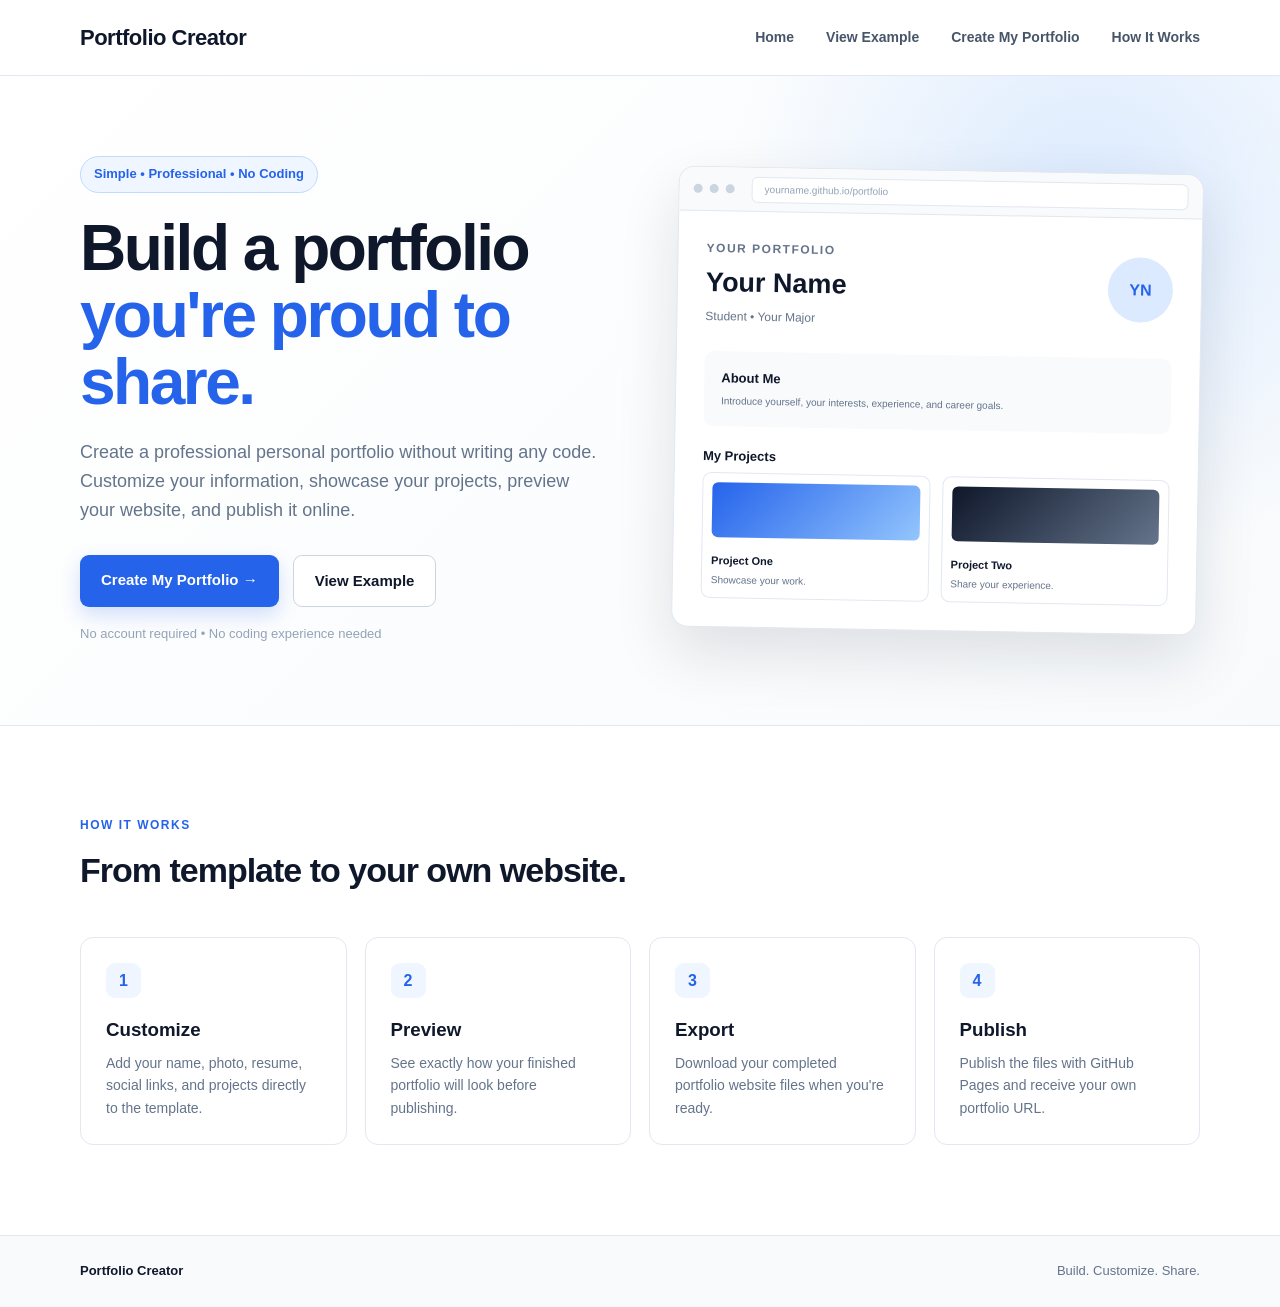
==== index.html @ 8f329455 "Add files via upload" ====
<!DOCTYPE html>
<html lang="en">
<head>
    <meta charset="UTF-8">
    <meta name="viewport" content="width=device-width, initial-scale=1.0">
    <title>Portfolio Creator</title>
    <link rel="stylesheet" href="style.css">
</head>

<body>

    <nav class="navbar">
        <div class="container nav-content">
            <div class="logo">Portfolio Creator</div>

            <div class="nav-links">
                <a href="index.html">Home</a>
                <a href="example.html">View Example</a>
                <a href="creator.html">Create My Portfolio</a>
                <a href="#how-it-works">How It Works</a>
            </div>
        </div>
    </nav>


    <main>

        <section class="hero">

            <div class="container hero-content">

                <div class="hero-text">

                    <div class="badge">
                        Simple • Professional • No Coding
                    </div>

                    <h1>
                        Build a portfolio
                        <span>you're proud to share.</span>
                    </h1>

                    <p class="hero-description">
                        Create a professional personal portfolio without writing
                        any code. Customize your information, showcase your
                        projects, preview your website, and publish it online.
                    </p>

                    <div class="hero-buttons">
                        <a class="button primary" href="creator.html">
                            Create My Portfolio →
                        </a>

                        <a class="button secondary" href="example.html">
                            View Example
                        </a>
                    </div>

                    <p class="small-text">
                        No account required • No coding experience needed
                    </p>

                </div>


                <div class="preview-card">

                    <div class="browser-bar">
                        <span></span>
                        <span></span>
                        <span></span>

                        <div class="browser-address">
                            yourname.github.io/portfolio
                        </div>
                    </div>

                    <div class="mini-portfolio">

                        <div class="mini-header">

                            <div>
                                <p class="mini-label">YOUR PORTFOLIO</p>
                                <h2>Your Name</h2>
                                <p>Student • Your Major</p>
                            </div>

                            <div class="avatar">
                                YN
                            </div>

                        </div>

                        <div class="mini-about">
                            <h3>About Me</h3>
                            <p>
                                Introduce yourself, your interests,
                                experience, and career goals.
                            </p>
                        </div>

                        <h3 class="projects-title">My Projects</h3>

                        <div class="mini-projects">

                            <div class="mini-project">
                                <div class="project-image"></div>
                                <strong>Project One</strong>
                                <p>Showcase your work.</p>
                            </div>

                            <div class="mini-project">
                                <div class="project-image second"></div>
                                <strong>Project Two</strong>
                                <p>Share your experience.</p>
                            </div>

                        </div>

                    </div>

                </div>

            </div>

        </section>


        <section class="how-it-works" id="how-it-works">

            <div class="container">

                <p class="section-label">HOW IT WORKS</p>

                <h2>From template to your own website.</h2>

                <div class="steps">

                    <div class="step-card">
                        <div class="step-number">1</div>
                        <h3>Customize</h3>
                        <p>
                            Add your name, photo, resume, social links,
                            and projects directly to the template.
                        </p>
                    </div>

                    <div class="step-card">
                        <div class="step-number">2</div>
                        <h3>Preview</h3>
                        <p>
                            See exactly how your finished portfolio
                            will look before publishing.
                        </p>
                    </div>

                    <div class="step-card">
                        <div class="step-number">3</div>
                        <h3>Export</h3>
                        <p>
                            Download your completed portfolio website
                            files when you're ready.
                        </p>
                    </div>

                    <div class="step-card">
                        <div class="step-number">4</div>
                        <h3>Publish</h3>
                        <p>
                            Publish the files with GitHub Pages and
                            receive your own portfolio URL.
                        </p>
                    </div>

                </div>

            </div>

        </section>

    </main>


    <footer>
        <div class="container footer-content">
            <strong>Portfolio Creator</strong>
            <span>Build. Customize. Share.</span>
        </div>
    </footer>

</body>
</html>
---- style.css ----
* {
    box-sizing: border-box;
    margin: 0;
    padding: 0;
}

html {
    scroll-behavior: smooth;
}

body {
    font-family: Arial, Helvetica, sans-serif;
    background: #ffffff;
    color: #0f172a;
    line-height: 1.6;
}

.container {
    width: min(1120px, 90%);
    margin: 0 auto;
}


/* NAVBAR */

.navbar {
    height: 76px;
    background: rgba(255, 255, 255, 0.95);
    border-bottom: 1px solid #e2e8f0;
    display: flex;
    align-items: center;
}

.nav-content {
    display: flex;
    justify-content: space-between;
    align-items: center;
}

.logo {
    font-size: 22px;
    font-weight: 800;
    letter-spacing: -0.5px;
}

.nav-links {
    display: flex;
    gap: 32px;
}

.nav-links a {
    text-decoration: none;
    color: #475569;
    font-size: 14px;
    font-weight: 600;
    transition: 0.2s;
}

.nav-links a:hover {
    color: #2563eb;
}


/* HERO */

.hero {
    min-height: 610px;
    display: flex;
    align-items: center;
    background:
        radial-gradient(circle at 85% 20%, #dbeafe 0%, transparent 30%),
        linear-gradient(135deg, #ffffff 0%, #f8fafc 100%);
    border-bottom: 1px solid #e2e8f0;
}

.hero-content {
    display: grid;
    grid-template-columns: 1fr 1fr;
    gap: 70px;
    align-items: center;
    padding: 80px 0;
}

.badge {
    display: inline-block;
    padding: 7px 13px;
    background: #eff6ff;
    color: #2563eb;
    border: 1px solid #bfdbfe;
    border-radius: 100px;
    font-size: 13px;
    font-weight: 700;
    margin-bottom: 22px;
}

.hero h1 {
    font-size: clamp(42px, 5vw, 64px);
    line-height: 1.05;
    letter-spacing: -2.5px;
    margin-bottom: 22px;
}

.hero h1 span {
    display: block;
    color: #2563eb;
}

.hero-description {
    max-width: 590px;
    color: #64748b;
    font-size: 18px;
    margin-bottom: 30px;
}

.hero-buttons {
    display: flex;
    gap: 14px;
    margin-bottom: 17px;
}

.button {
    display: inline-block;
    padding: 13px 21px;
    border-radius: 9px;
    text-decoration: none;
    font-weight: 700;
    font-size: 15px;
    transition: 0.2s;
}

.primary {
    background: #2563eb;
    color: white;
    box-shadow: 0 8px 20px rgba(37, 99, 235, 0.20);
}

.primary:hover {
    background: #1d4ed8;
    transform: translateY(-2px);
}

.secondary {
    background: white;
    color: #0f172a;
    border: 1px solid #cbd5e1;
}

.secondary:hover {
    border-color: #2563eb;
    color: #2563eb;
}

.small-text {
    font-size: 13px;
    color: #94a3b8;
}


/* PORTFOLIO PREVIEW */

.preview-card {
    background: white;
    border: 1px solid #e2e8f0;
    border-radius: 16px;
    overflow: hidden;
    box-shadow: 0 25px 60px rgba(15, 23, 42, 0.12);
    transform: rotate(1deg);
}

.browser-bar {
    height: 44px;
    background: #f8fafc;
    border-bottom: 1px solid #e2e8f0;
    display: flex;
    align-items: center;
    gap: 7px;
    padding: 0 14px;
}

.browser-bar > span {
    width: 9px;
    height: 9px;
    border-radius: 50%;
    background: #cbd5e1;
}

.browser-address {
    margin-left: 10px;
    background: white;
    border: 1px solid #e2e8f0;
    border-radius: 6px;
    padding: 4px 12px;
    color: #94a3b8;
    font-size: 10px;
    flex: 1;
}

.mini-portfolio {
    padding: 28px;
}

.mini-header {
    display: flex;
    justify-content: space-between;
    align-items: center;
    margin-bottom: 24px;
}

.mini-label {
    color: #2563eb;
    font-size: 9px;
    font-weight: 800;
    letter-spacing: 1.5px;
}

.mini-header h2 {
    font-size: 27px;
    margin: 3px 0;
}

.mini-header p {
    color: #64748b;
    font-size: 12px;
}

.avatar {
    width: 65px;
    height: 65px;
    border-radius: 50%;
    background: #dbeafe;
    color: #2563eb;
    display: flex;
    justify-content: center;
    align-items: center;
    font-weight: 800;
}

.mini-about {
    padding: 17px;
    background: #f8fafc;
    border-radius: 10px;
    margin-bottom: 20px;
}

.mini-about h3,
.projects-title {
    font-size: 13px;
    margin-bottom: 5px;
}

.mini-about p,
.mini-project p {
    color: #64748b;
    font-size: 10px;
}

.mini-projects {
    display: grid;
    grid-template-columns: 1fr 1fr;
    gap: 12px;
}

.mini-project {
    border: 1px solid #e2e8f0;
    border-radius: 9px;
    padding: 9px;
}

.project-image {
    height: 55px;
    border-radius: 6px;
    margin-bottom: 9px;
    background: linear-gradient(135deg, #2563eb, #93c5fd);
}

.project-image.second {
    background: linear-gradient(135deg, #0f172a, #64748b);
}

.mini-project strong {
    font-size: 11px;
}


/* HOW IT WORKS */

.how-it-works {
    padding: 90px 0;
    background: white;
}

.section-label {
    color: #2563eb;
    font-size: 12px;
    font-weight: 800;
    letter-spacing: 1.5px;
    margin-bottom: 8px;
}

.how-it-works > .container > h2 {
    font-size: 34px;
    letter-spacing: -1px;
    margin-bottom: 40px;
}

.steps {
    display: grid;
    grid-template-columns: repeat(4, 1fr);
    gap: 18px;
}

.step-card {
    border: 1px solid #e2e8f0;
    border-radius: 13px;
    padding: 25px;
    transition: 0.2s;
}

.step-card:hover {
    transform: translateY(-4px);
    box-shadow: 0 12px 30px rgba(15, 23, 42, 0.08);
}

.step-number {
    width: 35px;
    height: 35px;
    background: #eff6ff;
    color: #2563eb;
    border-radius: 9px;
    display: flex;
    align-items: center;
    justify-content: center;
    font-weight: 800;
    margin-bottom: 17px;
}

.step-card h3 {
    margin-bottom: 7px;
}

.step-card p {
    color: #64748b;
    font-size: 14px;
}


/* FOOTER */

footer {
    border-top: 1px solid #e2e8f0;
    padding: 25px 0;
    background: #f8fafc;
}

.footer-content {
    display: flex;
    justify-content: space-between;
    color: #64748b;
    font-size: 13px;
}

.footer-content strong {
    color: #0f172a;
}


/* MOBILE */

@media (max-width: 800px) {

    .nav-links {
        display: none;
    }

    .hero-content {
        grid-template-columns: 1fr;
        gap: 45px;
    }

    .hero {
        min-height: auto;
    }

    .steps {
        grid-template-columns: 1fr 1fr;
    }

    .preview-card {
        transform: none;
    }
}

@media (max-width: 520px) {

    .hero-content {
        padding: 55px 0;
    }

    .hero h1 {
        font-size: 42px;
    }

    .hero-buttons {
        flex-direction: column;
    }

    .button {
        text-align: center;
    }

    .steps {
        grid-template-columns: 1fr;
    }

    .footer-content {
        flex-direction: column;
        gap: 5px;
    }
}
/* ========================================
   EXAMPLE PORTFOLIO
======================================== */

.logo-link {
    text-decoration: none;
    color: #0f172a;
}

.active-link {
    color: #2563eb !important;
}

.portfolio-page {
    background: #ffffff;
}


/* PORTFOLIO INTRO */

.portfolio-hero {
    padding: 90px 0 80px;
    background:
        radial-gradient(circle at 85% 25%, #dbeafe 0%, transparent 28%),
        linear-gradient(135deg, #ffffff 0%, #f8fafc 100%);
    border-bottom: 1px solid #e2e8f0;
}

.portfolio-intro {
    display: grid;
    grid-template-columns: 1.4fr 0.6fr;
    gap: 80px;
    align-items: center;
}

.portfolio-label {
    color: #2563eb;
    font-size: 12px;
    font-weight: 800;
    letter-spacing: 1.8px;
    margin-bottom: 14px;
}

.portfolio-text h1 {
    font-size: clamp(44px, 5vw, 66px);
    line-height: 1.05;
    letter-spacing: -2.5px;
    margin-bottom: 13px;
}

.portfolio-text h2 {
    color: #334155;
    font-size: 21px;
    font-weight: 600;
    margin-bottom: 8px;
}

.specialties {
    color: #2563eb;
    font-size: 15px;
    font-weight: 700;
    margin-bottom: 25px;
}

.specialties span {
    color: #94a3b8;
    padding: 0 5px;
}

.about-text {
    max-width: 690px;
    color: #64748b;
    font-size: 17px;
    line-height: 1.8;
    margin-bottom: 29px;
}

.portfolio-actions {
    display: flex;
    gap: 12px;
}


/* PROFILE */

.profile-area {
    display: flex;
    flex-direction: column;
    align-items: center;
}

.profile-photo {
    width: 230px;
    height: 230px;
    border-radius: 50%;
    background: linear-gradient(135deg, #dbeafe, #bfdbfe);
    border: 8px solid #ffffff;
    box-shadow: 0 18px 45px rgba(15, 23, 42, 0.15);
    display: flex;
    align-items: center;
    justify-content: center;
    margin-bottom: 25px;
}

.profile-photo span {
    font-size: 42px;
    font-weight: 800;
    color: #2563eb;
}

.social-links {
    display: flex;
    gap: 20px;
}

.social-links a {
    text-decoration: none;
    color: #475569;
    font-size: 13px;
    font-weight: 700;
}

.social-links a:hover {
    color: #2563eb;
}


/* PROJECT SECTION */

.portfolio-projects {
    padding: 85px 0 100px;
}

.projects-heading {
    margin-bottom: 35px;
}

.projects-heading h2 {
    font-size: 36px;
    letter-spacing: -1px;
    margin-bottom: 5px;
}

.projects-heading > div > p:last-child {
    color: #64748b;
}

.project-grid {
    display: grid;
    grid-template-columns: repeat(3, 1fr);
    gap: 22px;
}

.portfolio-project-card {
    background: #ffffff;
    border: 1px solid #e2e8f0;
    border-radius: 15px;
    overflow: hidden;
    transition: 0.25s;
}

.portfolio-project-card:hover {
    transform: translateY(-6px);
    box-shadow: 0 18px 40px rgba(15, 23, 42, 0.10);
}

.portfolio-project-image {
    height: 180px;
    display: flex;
    align-items: flex-end;
    padding: 18px;
}

.portfolio-project-image span {
    padding: 6px 10px;
    border-radius: 6px;
    background: rgba(255, 255, 255, 0.92);
    font-size: 11px;
    font-weight: 800;
}

.cyber-image {
    background:
        radial-gradient(circle at 75% 20%, #60a5fa, transparent 25%),
        linear-gradient(135deg, #172554, #2563eb);
}

.case-image {
    background:
        radial-gradient(circle at 20% 30%, #94a3b8, transparent 25%),
        linear-gradient(135deg, #0f172a, #475569);
}

.unity-image {
    background:
        radial-gradient(circle at 70% 30%, #c4b5fd, transparent 30%),
        linear-gradient(135deg, #312e81, #7c3aed);
}

.project-content {
    padding: 22px;
}

.project-content h3 {
    font-size: 19px;
    margin-bottom: 10px;
    line-height: 1.35;
}

.project-content > p {
    color: #64748b;
    font-size: 14px;
    line-height: 1.65;
    min-height: 92px;
}

.project-tags {
    display: flex;
    flex-wrap: wrap;
    gap: 6px;
    margin: 17px 0;
}

.project-tags span {
    padding: 5px 8px;
    background: #f1f5f9;
    color: #475569;
    border-radius: 5px;
    font-size: 10px;
    font-weight: 700;
}

.project-link {
    text-decoration: none;
    color: #2563eb;
    font-size: 13px;
    font-weight: 800;
}

.project-link:hover {
    text-decoration: underline;
}


/* CREATE CTA */

.create-cta {
    margin-top: 55px;
    padding: 32px 36px;
    border-radius: 15px;
    background: #eff6ff;
    border: 1px solid #bfdbfe;
    display: flex;
    justify-content: space-between;
    align-items: center;
    gap: 30px;
}

.create-cta h3 {
    font-size: 21px;
    margin-bottom: 3px;
}

.create-cta p {
    color: #64748b;
    font-size: 14px;
}


/* EXAMPLE PORTFOLIO MOBILE */

@media (max-width: 800px) {

    .portfolio-intro {
        grid-template-columns: 1fr;
        gap: 45px;
    }

    .profile-area {
        align-items: flex-start;
    }

    .project-grid {
        grid-template-columns: 1fr;
    }

    .create-cta {
        flex-direction: column;
        align-items: flex-start;
    }
}

@media (max-width: 520px) {

    .portfolio-hero {
        padding: 60px 0;
    }

    .portfolio-text h1 {
        font-size: 42px;
    }

    .portfolio-actions {
        flex-direction: column;
    }

    .profile-photo {
        width: 180px;
        height: 180px;
    }

    .social-links {
        flex-wrap: wrap;
    }
}
/* ========================================
   PORTFOLIO CREATOR / EDIT MODE
======================================== */

.creator-body {
    background: #f8fafc;
}

/* TOP TOOLBAR */

.creator-toolbar {
    position: sticky;
    top: 0;
    z-index: 100;
    background: rgba(255, 255, 255, 0.96);
    border-bottom: 1px solid #e2e8f0;
    box-shadow: 0 3px 12px rgba(15, 23, 42, 0.04);
}

.creator-toolbar-content {
    min-height: 74px;
    display: grid;
    grid-template-columns: 1fr auto 1fr;
    align-items: center;
    gap: 20px;
}

.creator-back {
    color: #64748b;
    text-decoration: none;
    font-size: 14px;
    font-weight: 600;
}

.creator-back:hover {
    color: #2563eb;
}

.editing-status {
    display: flex;
    align-items: center;
    gap: 8px;
    font-size: 14px;
    font-weight: 800;
}

.status-dot {
    width: 8px;
    height: 8px;
    background: #22c55e;
    border-radius: 50%;
}

.creator-actions {
    justify-self: end;
    display: flex;
    gap: 10px;
}

.toolbar-button {
    border: 0;
    border-radius: 8px;
    padding: 11px 17px;
    font-size: 13px;
    font-weight: 700;
    cursor: pointer;
    transition: 0.2s;
}

.preview-button {
    background: #ffffff;
    border: 1px solid #cbd5e1;
    color: #334155;
}

.preview-button:hover {
    border-color: #2563eb;
    color: #2563eb;
}

.export-button {
    background: #2563eb;
    color: #ffffff;
}

.export-button:hover {
    background: #1d4ed8;
}


/* CREATOR INTRO */

.creator-page {
    min-height: 100vh;
}

.creator-hero {
    padding: 70px 0 60px;
    background:
        radial-gradient(circle at 85% 20%, #dbeafe 0%, transparent 28%),
        #ffffff;
    border-bottom: 1px solid #e2e8f0;
}

.creator-intro {
    display: grid;
    grid-template-columns: 1fr 300px;
    gap: 80px;
    align-items: center;
}

.editable-heading {
    display: flex;
    align-items: center;
    gap: 12px;
    margin-bottom: 9px;
}

.editable-heading h1 {
    font-size: clamp(42px, 5vw, 62px);
    line-height: 1.05;
    letter-spacing: -2px;
}

.subtitle-row {
    margin-bottom: 27px;
}

.subtitle-row h2 {
    color: #475569;
    font-size: 21px;
    font-weight: 600;
}

.edit-button {
    border: 1px solid #bfdbfe;
    background: #eff6ff;
    color: #2563eb;
    padding: 6px 9px;
    border-radius: 7px;
    font-size: 11px;
    font-weight: 800;
    cursor: pointer;
    white-space: nowrap;
    transition: 0.2s;
}

.edit-button:hover {
    background: #dbeafe;
    border-color: #93c5fd;
}

.editable-about {
    max-width: 720px;
    background: rgba(255, 255, 255, 0.85);
    border: 1px dashed #bfdbfe;
    border-radius: 12px;
    padding: 20px;
    margin-bottom: 22px;
}

.section-edit-header {
    display: flex;
    justify-content: space-between;
    align-items: center;
    margin-bottom: 8px;
}

.section-edit-header h3 {
    font-size: 16px;
}

.editable-about p {
    color: #64748b;
    font-size: 15px;
    line-height: 1.75;
}

.creator-links {
    display: flex;
    flex-wrap: wrap;
    gap: 9px;
}

.edit-link-button {
    padding: 9px 13px;
    border: 1px dashed #94a3b8;
    border-radius: 7px;
    background: #ffffff;
    color: #475569;
    font-weight: 700;
    font-size: 12px;
    cursor: pointer;
}

.edit-link-button:hover {
    color: #2563eb;
    border-color: #2563eb;
}


/* CREATOR PROFILE PHOTO */

.creator-profile {
    display: flex;
    flex-direction: column;
    align-items: center;
}

.creator-photo {
    width: 210px;
    height: 210px;
    border-radius: 50%;
    background: linear-gradient(135deg, #dbeafe, #bfdbfe);
    border: 7px solid #ffffff;
    box-shadow: 0 15px 35px rgba(15, 23, 42, 0.12);
    display: flex;
    align-items: center;
    justify-content: center;
    overflow: hidden;
    margin-bottom: 17px;
}

.creator-photo span {
    color: #2563eb;
    font-size: 40px;
    font-weight: 800;
}

.creator-photo img {
    width: 100%;
    height: 100%;
    object-fit: cover;
}

.change-photo-button {
    background: #ffffff;
    border: 1px solid #2563eb;
    color: #2563eb;
    border-radius: 8px;
    padding: 9px 14px;
    font-size: 12px;
    font-weight: 800;
    cursor: pointer;
}

.change-photo-button:hover {
    background: #eff6ff;
}

.photo-help {
    color: #94a3b8;
    font-size: 10px;
    margin-top: 7px;
}


/* PROJECT EDITOR */

.creator-project-section {
    padding: 65px 0 100px;
}

.creator-section-heading {
    display: flex;
    justify-content: space-between;
    align-items: flex-end;
    margin-bottom: 30px;
}

.creator-section-heading h2 {
    font-size: 34px;
    margin-bottom: 3px;
}

.creator-section-heading > div > p:last-child {
    color: #64748b;
    font-size: 14px;
}

.add-project-button {
    background: #2563eb;
    color: white;
    border: 0;
    border-radius: 8px;
    padding: 11px 16px;
    font-weight: 800;
    font-size: 12px;
    cursor: pointer;
}

.add-project-button:hover {
    background: #1d4ed8;
}

.creator-project-grid {
    display: grid;
    grid-template-columns: repeat(2, 1fr);
    gap: 22px;
}

.creator-project-card {
    background: #ffffff;
    border: 1px solid #e2e8f0;
    border-radius: 14px;
    overflow: hidden;
    transition: 0.2s;
}

.creator-project-card:hover {
    border-color: #bfdbfe;
    box-shadow: 0 12px 30px rgba(15, 23, 42, 0.07);
}

.creator-project-placeholder {
    height: 170px;
    background: linear-gradient(135deg, #172554, #2563eb);
    color: rgba(255, 255, 255, 0.8);
    display: flex;
    align-items: center;
    justify-content: center;
    font-size: 12px;
    font-weight: 700;
}

.creator-project-placeholder.project-two {
    background: linear-gradient(135deg, #312e81, #7c3aed);
}

.creator-project-content {
    padding: 20px;
}

.project-edit-top {
    display: flex;
    justify-content: space-between;
    gap: 15px;
    align-items: flex-start;
    margin-bottom: 9px;
}

.project-edit-top h3 {
    font-size: 18px;
}

.creator-project-content > p {
    color: #64748b;
    font-size: 13px;
    line-height: 1.65;
    min-height: 45px;
}

.creator-project-footer {
    margin-top: 20px;
    padding-top: 15px;
    border-top: 1px solid #f1f5f9;
    display: flex;
    justify-content: space-between;
    align-items: center;
}

.creator-project-footer span {
    color: #2563eb;
    font-size: 12px;
    font-weight: 700;
}

.remove-project-button {
    background: #fff1f2;
    border: 1px solid #fecdd3;
    color: #e11d48;
    padding: 6px 9px;
    border-radius: 6px;
    font-size: 10px;
    font-weight: 800;
    cursor: pointer;
}

.remove-project-button:hover {
    background: #ffe4e6;
}


/* CREATOR MOBILE */

@media (max-width: 800px) {

    .creator-toolbar-content {
        grid-template-columns: 1fr auto;
    }

    .editing-status {
        display: none;
    }

    .creator-intro {
        grid-template-columns: 1fr;
        gap: 45px;
    }

    .creator-profile {
        align-items: flex-start;
    }

    .creator-project-grid {
        grid-template-columns: 1fr;
    }
}

@media (max-width: 520px) {

    .creator-toolbar-content {
        min-height: 65px;
    }

    .creator-back {
        font-size: 0;
    }

    .creator-back::after {
        content: "← Back";
        font-size: 13px;
    }

    .toolbar-button {
        padding: 9px 10px;
        font-size: 11px;
    }

    .creator-hero {
        padding: 50px 0;
    }

    .editable-heading {
        align-items: flex-start;
    }

    .editable-heading h1 {
        font-size: 40px;
    }

    .subtitle-row h2 {
        font-size: 18px;
    }

    .creator-section-heading {
        align-items: flex-start;
        flex-direction: column;
        gap: 18px;
    }

    .creator-links {
        flex-direction: column;
        align-items: flex-start;
    }
}
/* ========================================
   EDIT MODAL
======================================== */

.edit-modal-overlay {
    position: fixed;
    inset: 0;
    z-index: 1000;

    display: none;
    align-items: center;
    justify-content: center;

    padding: 20px;

    background: rgba(15, 23, 42, 0.55);
    backdrop-filter: blur(5px);
}

.edit-modal-overlay.active {
    display: flex;
}

.edit-modal {
    width: 100%;
    max-width: 520px;

    background: #ffffff;
    border: 1px solid #e2e8f0;
    border-radius: 18px;

    box-shadow:
        0 25px 60px rgba(15, 23, 42, 0.22);

    overflow: hidden;

    animation: modalOpen 0.2s ease;
}

@keyframes modalOpen {
    from {
        opacity: 0;
        transform: translateY(10px) scale(0.98);
    }

    to {
        opacity: 1;
        transform: translateY(0) scale(1);
    }
}


/* HEADER */

.edit-modal-header {
    display: flex;
    justify-content: space-between;
    align-items: flex-start;

    padding: 26px 28px 20px;

    border-bottom: 1px solid #f1f5f9;
}

.edit-modal-label {
    margin: 0 0 6px;

    color: #2563eb;

    font-size: 10px;
    font-weight: 800;
    letter-spacing: 1.5px;
}

.edit-modal-header h2 {
    margin: 0;

    color: #0f172a;

    font-size: 23px;
    letter-spacing: -0.5px;
}

.edit-modal-close {
    width: 34px;
    height: 34px;

    border: 0;
    border-radius: 8px;

    background: #f8fafc;
    color: #64748b;

    font-size: 22px;
    line-height: 1;

    cursor: pointer;
}

.edit-modal-close:hover {
    background: #f1f5f9;
    color: #0f172a;
}


/* BODY */

.edit-modal-body {
    padding: 25px 28px;
}

.edit-modal-body label {
    display: block;

    margin-bottom: 8px;

    color: #334155;

    font-size: 13px;
    font-weight: 700;
}

.edit-modal-input,
.edit-modal-textarea {
    width: 100%;

    border: 1px solid #cbd5e1;
    border-radius: 10px;

    background: #ffffff;
    color: #0f172a;

    font-family: inherit;
    font-size: 14px;

    outline: none;

    transition: 0.2s;
}

.edit-modal-input {
    height: 48px;
    padding: 0 14px;
}

.edit-modal-textarea {
    display: none;

    min-height: 130px;
    padding: 13px 14px;

    resize: vertical;
    line-height: 1.6;
}

.edit-modal-input:focus,
.edit-modal-textarea:focus {
    border-color: #2563eb;

    box-shadow:
        0 0 0 3px rgba(37, 99, 235, 0.10);
}

.edit-modal-help {
    margin: 9px 0 0;

    color: #94a3b8;

    font-size: 11px;
    line-height: 1.5;
}


/* BUTTONS */

.edit-modal-actions {
    display: flex;
    justify-content: flex-end;
    gap: 10px;

    padding: 18px 28px 24px;

    background: #f8fafc;

    border-top: 1px solid #f1f5f9;
}

.edit-modal-cancel,
.edit-modal-save {
    padding: 11px 17px;

    border-radius: 8px;

    font-size: 12px;
    font-weight: 800;

    cursor: pointer;

    transition: 0.2s;
}

.edit-modal-cancel {
    background: #ffffff;
    border: 1px solid #cbd5e1;
    color: #475569;
}

.edit-modal-cancel:hover {
    background: #f8fafc;
}

.edit-modal-save {
    background: #2563eb;
    border: 1px solid #2563eb;
    color: #ffffff;

    box-shadow:
        0 5px 12px rgba(37, 99, 235, 0.18);
}

.edit-modal-save:hover {
    background: #1d4ed8;
    border-color: #1d4ed8;

    transform: translateY(-1px);
}


/* MOBILE */

@media (max-width: 520px) {

    .edit-modal {
        border-radius: 14px;
    }

    .edit-modal-header,
    .edit-modal-body {
        padding-left: 20px;
        padding-right: 20px;
    }

    .edit-modal-actions {
        padding-left: 20px;
        padding-right: 20px;
    }

    .edit-modal-header h2 {
        font-size: 20px;
    }
}
/* ========================================
   PROJECT IMAGE UPLOAD
======================================== */

.project-image-upload {
    position: relative;
    overflow: hidden;
    cursor: pointer;
}

.project-image-overlay {
    position: absolute;
    inset: 0;

    display: flex;
    flex-direction: column;
    align-items: center;
    justify-content: center;
    gap: 5px;

    background: rgba(15, 23, 42, 0.68);
    color: white;

    opacity: 0;

    transition: opacity 0.2s ease;
}

.project-image-upload:hover .project-image-overlay {
    opacity: 1;
}

.project-image-overlay span {
    font-size: 22px;
}

.project-image-overlay strong {
    font-size: 13px;
}

.project-image-overlay small {
    font-size: 10px;
    opacity: 0.75;
}

.project-image-upload.has-project-image {
    color: transparent;
}
/* ========================================
   PREVIEW MODE
======================================== */

/* Hide editing controls */
.preview-mode .edit-button,
.preview-mode .edit-link-button,
.preview-mode .change-photo-button,
.preview-mode .photo-help,
.preview-mode .add-project-button,
.preview-mode .remove-project-button {
    display: none !important;
}


/* Remove editor outlines */
.preview-mode .editable-about {
    border-color: transparent;
}


/* Hide Save and Export while previewing */
.preview-mode .save-button,
.preview-mode .export-button,
.preview-mode .editing-status,
.preview-mode .creator-back {
    display: none !important;
}


/* Keep toolbar clean */
.preview-mode .creator-toolbar-content {
    justify-content: flex-end;
}


/* Preview button becomes Back to Editor */
.preview-mode .preview-button {
    background: #2563eb;
    color: white;
    border-color: #2563eb;
}
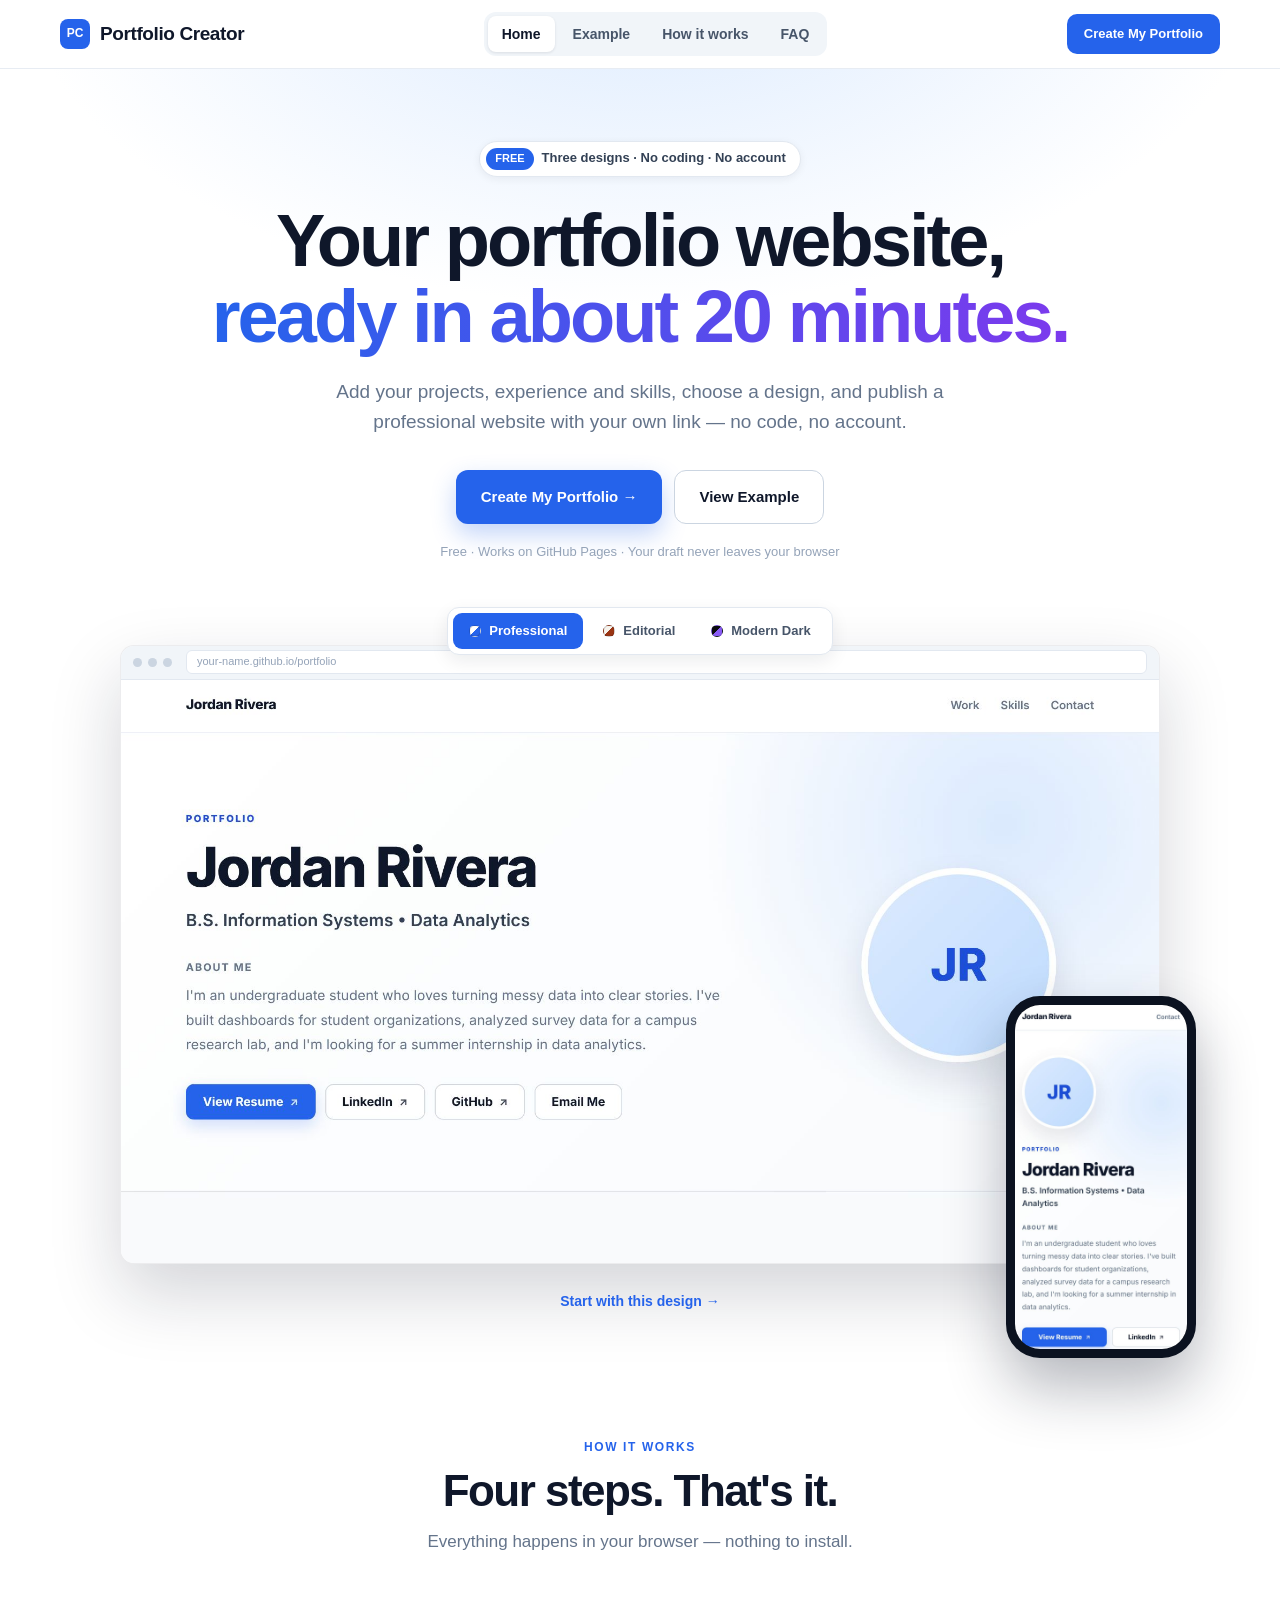
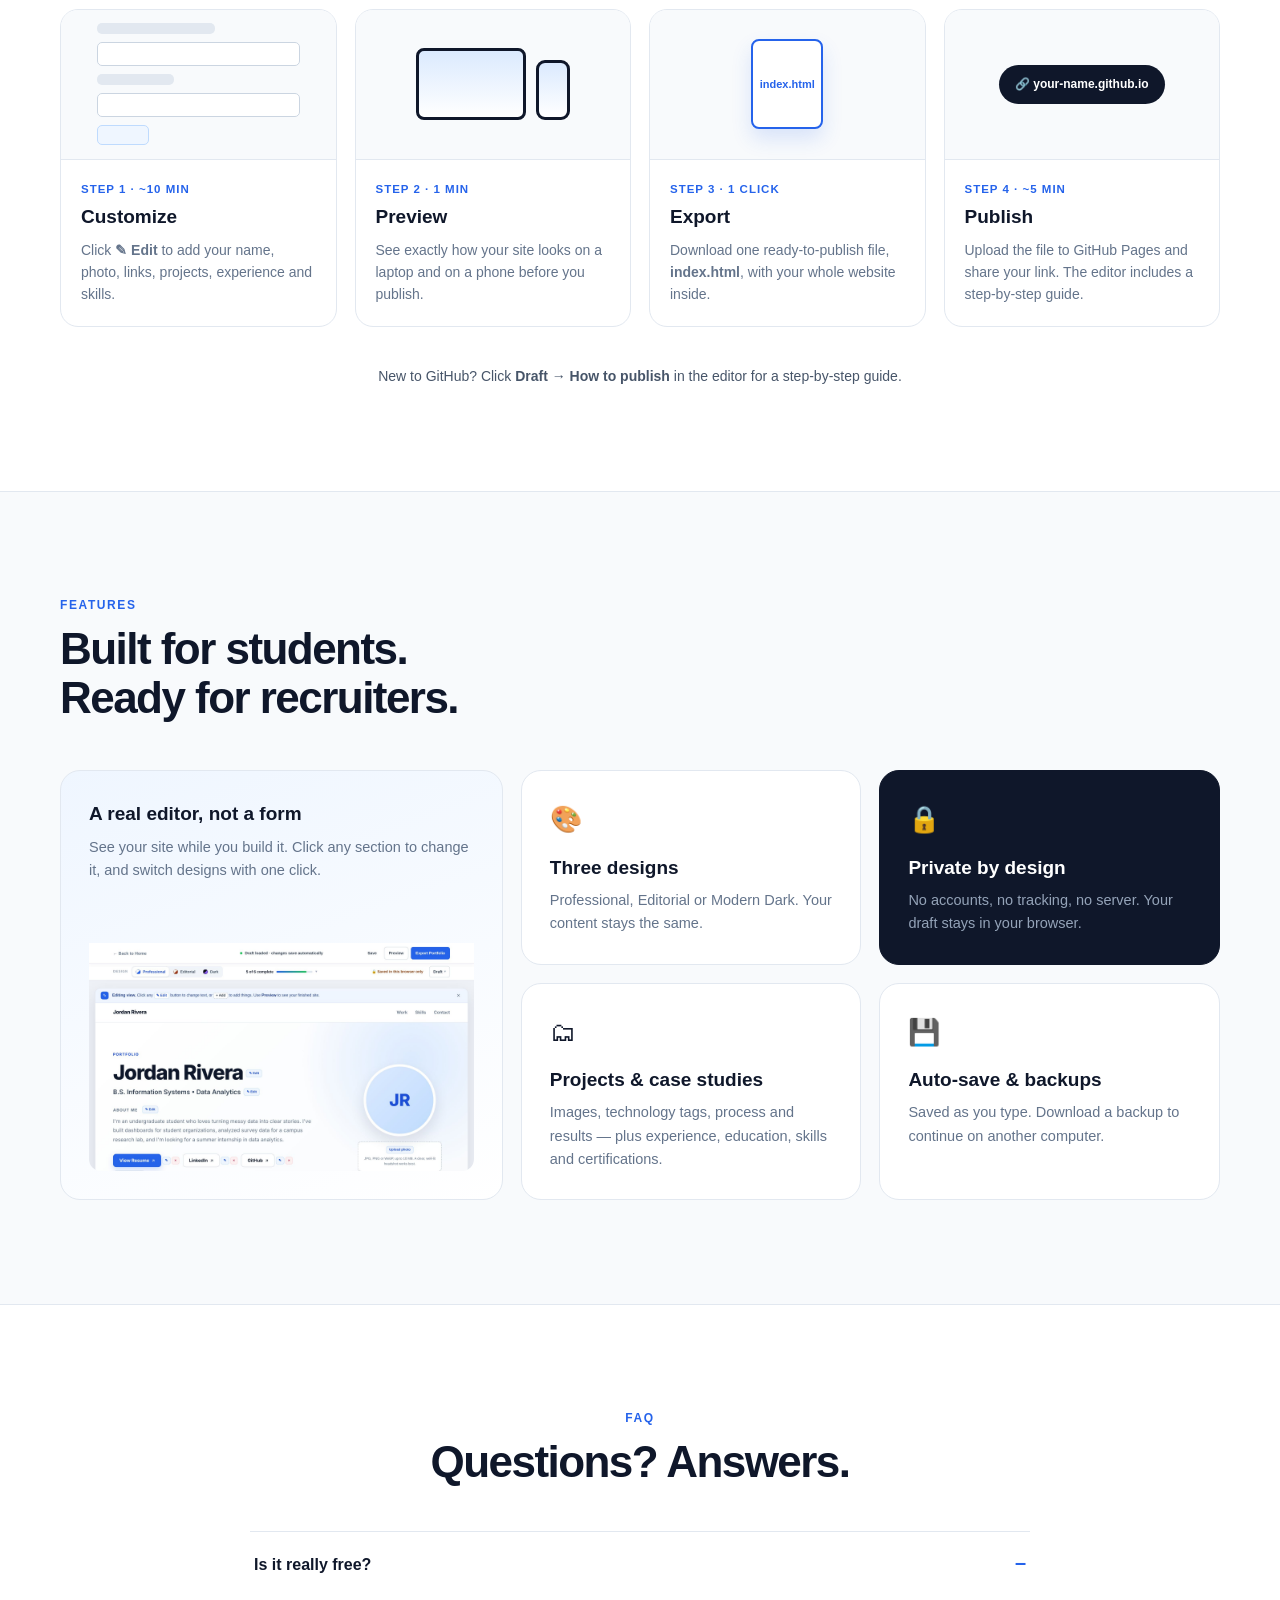
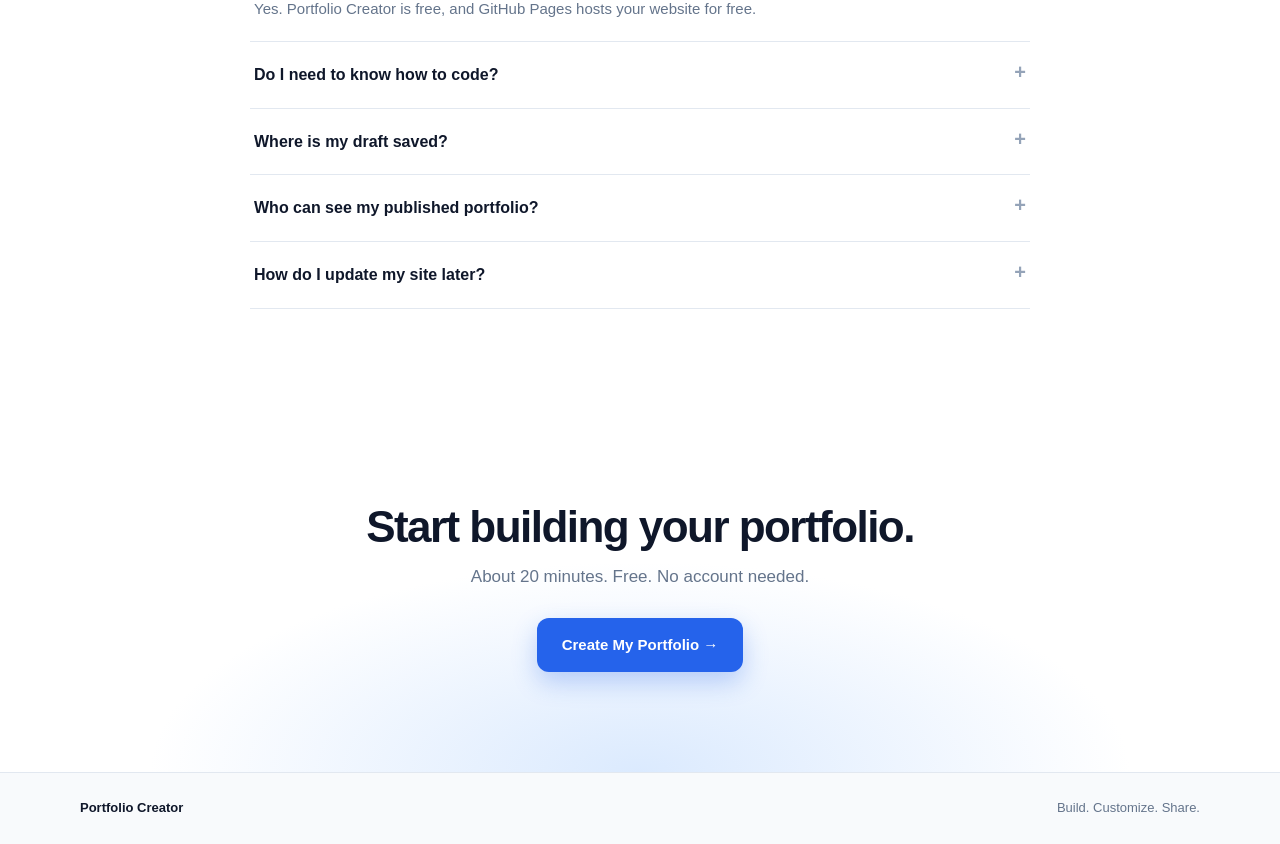
==== commit f796bab5: "Update Portfolio Creator to v2" ====
--- a/index.html
+++ b/index.html
@@ -1,192 +1,278 @@
-<!DOCTYPE html>
-<html lang="en">
-<head>
-    <meta charset="UTF-8">
-    <meta name="viewport" content="width=device-width, initial-scale=1.0">
-    <title>Portfolio Creator</title>
-    <link rel="stylesheet" href="style.css">
-</head>
-
-<body>
-
-    <nav class="navbar">
-        <div class="container nav-content">
-            <div class="logo">Portfolio Creator</div>
-
-            <div class="nav-links">
-                <a href="index.html">Home</a>
-                <a href="example.html">View Example</a>
-                <a href="creator.html">Create My Portfolio</a>
-                <a href="#how-it-works">How It Works</a>
-            </div>
-        </div>
-    </nav>
-
-
-    <main>
-
-        <section class="hero">
-
-            <div class="container hero-content">
-
-                <div class="hero-text">
-
-                    <div class="badge">
-                        Simple • Professional • No Coding
-                    </div>
-
-                    <h1>
-                        Build a portfolio
-                        <span>you're proud to share.</span>
-                    </h1>
-
-                    <p class="hero-description">
-                        Create a professional personal portfolio without writing
-                        any code. Customize your information, showcase your
-                        projects, preview your website, and publish it online.
-                    </p>
-
-                    <div class="hero-buttons">
-                        <a class="button primary" href="creator.html">
-                            Create My Portfolio →
-                        </a>
-
-                        <a class="button secondary" href="example.html">
-                            View Example
-                        </a>
-                    </div>
-
-                    <p class="small-text">
-                        No account required • No coding experience needed
-                    </p>
-
-                </div>
-
-
-                <div class="preview-card">
-
-                    <div class="browser-bar">
-                        <span></span>
-                        <span></span>
-                        <span></span>
-
-                        <div class="browser-address">
-                            yourname.github.io/portfolio
-                        </div>
-                    </div>
-
-                    <div class="mini-portfolio">
-
-                        <div class="mini-header">
-
-                            <div>
-                                <p class="mini-label">YOUR PORTFOLIO</p>
-                                <h2>Your Name</h2>
-                                <p>Student • Your Major</p>
-                            </div>
-
-                            <div class="avatar">
-                                YN
-                            </div>
-
-                        </div>
-
-                        <div class="mini-about">
-                            <h3>About Me</h3>
-                            <p>
-                                Introduce yourself, your interests,
-                                experience, and career goals.
-                            </p>
-                        </div>
-
-                        <h3 class="projects-title">My Projects</h3>
-
-                        <div class="mini-projects">
-
-                            <div class="mini-project">
-                                <div class="project-image"></div>
-                                <strong>Project One</strong>
-                                <p>Showcase your work.</p>
-                            </div>
-
-                            <div class="mini-project">
-                                <div class="project-image second"></div>
-                                <strong>Project Two</strong>
-                                <p>Share your experience.</p>
-                            </div>
-
-                        </div>
-
-                    </div>
-
-                </div>
-
-            </div>
-
-        </section>
-
-
-        <section class="how-it-works" id="how-it-works">
-
-            <div class="container">
-
-                <p class="section-label">HOW IT WORKS</p>
-
-                <h2>From template to your own website.</h2>
-
-                <div class="steps">
-
-                    <div class="step-card">
-                        <div class="step-number">1</div>
-                        <h3>Customize</h3>
-                        <p>
-                            Add your name, photo, resume, social links,
-                            and projects directly to the template.
-                        </p>
-                    </div>
-
-                    <div class="step-card">
-                        <div class="step-number">2</div>
-                        <h3>Preview</h3>
-                        <p>
-                            See exactly how your finished portfolio
-                            will look before publishing.
-                        </p>
-                    </div>
-
-                    <div class="step-card">
-                        <div class="step-number">3</div>
-                        <h3>Export</h3>
-                        <p>
-                            Download your completed portfolio website
-                            files when you're ready.
-                        </p>
-                    </div>
-
-                    <div class="step-card">
-                        <div class="step-number">4</div>
-                        <h3>Publish</h3>
-                        <p>
-                            Publish the files with GitHub Pages and
-                            receive your own portfolio URL.
-                        </p>
-                    </div>
-
-                </div>
-
-            </div>
-
-        </section>
-
-    </main>
-
-
-    <footer>
-        <div class="container footer-content">
-            <strong>Portfolio Creator</strong>
-            <span>Build. Customize. Share.</span>
-        </div>
-    </footer>
-
-</body>
-</html>+<!DOCTYPE html>
+<html lang="en">
+<head>
+    <meta charset="UTF-8">
+    <meta name="viewport" content="width=device-width, initial-scale=1.0">
+    <title>Portfolio Creator</title>
+    <meta name="description" content="Create a professional student portfolio website without coding, then publish it free with GitHub Pages.">
+    <link rel="icon" href="data:image/svg+xml,%3Csvg xmlns='http://www.w3.org/2000/svg' viewBox='0 0 64 64'%3E%3Crect width='64' height='64' rx='14' fill='%232563eb'/%3E%3Ctext x='32' y='42' font-family='Arial' font-size='28' font-weight='700' fill='white' text-anchor='middle'%3EPC%3C/text%3E%3C/svg%3E">
+    <link rel="stylesheet" href="style.css">
+</head>
+
+<body class="home-body">
+
+    <a class="skip-link" href="#main">Skip to content</a>
+
+    <!-- NAVIGATION -->
+    <header class="hx-nav">
+        <div class="hx-wrap hx-nav-inner">
+            <a href="index.html" class="hx-logo"><span class="hx-logo-mark" aria-hidden="true">PC</span>Portfolio Creator</a>
+
+            <nav class="hx-links" aria-label="Main navigation">
+                <a href="index.html" class="is-active" aria-current="page">Home</a>
+                <a href="example.html">Example</a>
+                <a href="#how-it-works">How it works</a>
+                <a href="#faq">FAQ</a>
+            </nav>
+
+            <a href="creator.html" class="hx-btn hx-btn-blue hx-btn-sm">Create My Portfolio</a>
+        </div>
+    </header>
+
+
+    <main id="main">
+
+        <!-- HERO -->
+        <section class="hx-hero">
+            <div class="hx-wrap">
+
+                <p class="hx-pill"><b>FREE</b> Three designs · No coding · No account</p>
+
+                <h1 class="hx-title">Your portfolio website, <em>ready in about 20 minutes.</em></h1>
+
+                <p class="hx-lead">
+                    Add your projects, experience and skills, choose a design, and publish a
+                    professional website with your own link &mdash; no code, no account.
+                </p>
+
+                <div class="hx-ctas">
+                    <a class="hx-btn hx-btn-blue" href="creator.html">Create My Portfolio →</a>
+                    <a class="hx-btn hx-btn-outline" href="example.html">View Example</a>
+                </div>
+
+                <p class="hx-small">Free · Works on GitHub Pages · Your draft never leaves your browser</p>
+
+                <div class="hx-switch" role="tablist" aria-label="Preview a design">
+                    <button type="button" role="tab" aria-selected="true" data-theme="professional">
+                        <span class="hx-dot hx-dot-professional" aria-hidden="true"></span>Professional
+                    </button>
+                    <button type="button" role="tab" aria-selected="false" tabindex="-1" data-theme="editorial">
+                        <span class="hx-dot hx-dot-editorial" aria-hidden="true"></span>Editorial
+                    </button>
+                    <button type="button" role="tab" aria-selected="false" tabindex="-1" data-theme="dark">
+                        <span class="hx-dot hx-dot-dark" aria-hidden="true"></span>Modern Dark
+                    </button>
+                </div>
+            </div>
+
+            <div class="hx-show">
+                <div class="hx-browser" role="tabpanel" aria-label="Sample portfolio preview">
+                    <div class="hx-browser-bar" aria-hidden="true">
+                        <i></i><i></i><i></i>
+                        <span>your-name.github.io/portfolio</span>
+                    </div>
+                    <img id="hx-desktop" src="home-assets/desktop-professional.jpg" width="1280" height="720"
+                        alt="A sample student portfolio in the Professional Light design">
+                </div>
+                <div class="hx-phone" aria-hidden="true">
+                    <img id="hx-mobile" src="home-assets/mobile-professional.jpg" width="390" height="780" alt="">
+                </div>
+                <a class="hx-use" id="hx-use" href="creator.html?theme=professional">Start with this design →</a>
+            </div>
+        </section>
+
+
+        <!-- HOW IT WORKS -->
+        <section class="hx-section hx-center" id="how-it-works">
+            <div class="hx-wrap">
+                <p class="hx-kicker">HOW IT WORKS</p>
+                <h2 class="hx-h2">Four steps. That's it.</h2>
+                <p class="hx-sub">Everything happens in your browser &mdash; nothing to install.</p>
+
+                <ol class="hx-steps">
+                    <li class="hx-step">
+                        <div class="hx-step-vis" aria-hidden="true">
+                            <div class="hx-mini-form">
+                                <i style="width:58%"></i><i class="box"></i><i style="width:38%"></i><i class="box"></i><i class="chip"></i>
+                            </div>
+                        </div>
+                        <div class="hx-step-body">
+                            <p class="hx-step-n">STEP 1 · ~10 MIN</p>
+                            <h3>Customize</h3>
+                            <p>Click <strong>✎ Edit</strong> to add your name, photo, links, projects, experience and skills.</p>
+                        </div>
+                    </li>
+
+                    <li class="hx-step">
+                        <div class="hx-step-vis" aria-hidden="true">
+                            <div class="hx-devices"><i class="laptop"></i><i class="mobile"></i></div>
+                        </div>
+                        <div class="hx-step-body">
+                            <p class="hx-step-n">STEP 2 · 1 MIN</p>
+                            <h3>Preview</h3>
+                            <p>See exactly how your site looks on a laptop and on a phone before you publish.</p>
+                        </div>
+                    </li>
+
+                    <li class="hx-step">
+                        <div class="hx-step-vis" aria-hidden="true">
+                            <div class="hx-file">index.html</div>
+                        </div>
+                        <div class="hx-step-body">
+                            <p class="hx-step-n">STEP 3 · 1 CLICK</p>
+                            <h3>Export</h3>
+                            <p>Download one ready-to-publish file, <strong>index.html</strong>, with your whole website inside.</p>
+                        </div>
+                    </li>
+
+                    <li class="hx-step">
+                        <div class="hx-step-vis" aria-hidden="true">
+                            <div class="hx-url">🔗 your-name.github.io</div>
+                        </div>
+                        <div class="hx-step-body">
+                            <p class="hx-step-n">STEP 4 · ~5 MIN</p>
+                            <h3>Publish</h3>
+                            <p>Upload the file to GitHub Pages and share your link. The editor includes a step-by-step guide.</p>
+                        </div>
+                    </li>
+                </ol>
+
+                <p class="hx-how-foot">
+                    New to GitHub? Click <strong>Draft &rarr; How to publish</strong> in the editor for a step-by-step guide.
+                </p>
+            </div>
+        </section>
+
+
+        <!-- FEATURES -->
+        <section class="hx-section hx-tinted">
+            <div class="hx-wrap">
+                <p class="hx-kicker">FEATURES</p>
+                <h2 class="hx-h2">Built for students.<br>Ready for recruiters.</h2>
+
+                <div class="hx-bento">
+                    <div class="hx-box hx-box-big">
+                        <h3>A real editor, not a form</h3>
+                        <p>See your site while you build it. Click any section to change it, and switch designs with one click.</p>
+                        <img src="home-assets/editor.jpg" width="1280" height="760" loading="lazy"
+                            alt="The Portfolio Creator editor showing a sample portfolio with Edit buttons">
+                    </div>
+                    <div class="hx-box">
+                        <span class="hx-ic" aria-hidden="true">🎨</span>
+                        <h3>Three designs</h3>
+                        <p>Professional, Editorial or Modern Dark. Your content stays the same.</p>
+                    </div>
+                    <div class="hx-box hx-box-dark">
+                        <span class="hx-ic" aria-hidden="true">🔒</span>
+                        <h3>Private by design</h3>
+                        <p>No accounts, no tracking, no server. Your draft stays in your browser.</p>
+                    </div>
+                    <div class="hx-box">
+                        <span class="hx-ic" aria-hidden="true">🗂</span>
+                        <h3>Projects &amp; case studies</h3>
+                        <p>Images, technology tags, process and results &mdash; plus experience, education, skills and certifications.</p>
+                    </div>
+                    <div class="hx-box">
+                        <span class="hx-ic" aria-hidden="true">💾</span>
+                        <h3>Auto-save &amp; backups</h3>
+                        <p>Saved as you type. Download a backup to continue on another computer.</p>
+                    </div>
+                </div>
+            </div>
+        </section>
+
+
+        <!-- FAQ -->
+        <section class="hx-section" id="faq">
+            <div class="hx-wrap hx-center">
+                <p class="hx-kicker">FAQ</p>
+                <h2 class="hx-h2">Questions? Answers.</h2>
+
+                <div class="hx-faq">
+                    <details open>
+                        <summary>Is it really free?</summary>
+                        <p>Yes. Portfolio Creator is free, and GitHub Pages hosts your website for free.</p>
+                    </details>
+                    <details>
+                        <summary>Do I need to know how to code?</summary>
+                        <p>No. You fill in your information with Edit and Add buttons. The editor creates the website file for you.</p>
+                    </details>
+                    <details>
+                        <summary>Where is my draft saved?</summary>
+                        <p>Only in the browser you are using, on this device. Switching computers or browsers, or clearing browser data, can remove it. Use <strong>Draft &rarr; Download backup</strong> to keep a copy.</p>
+                    </details>
+                    <details>
+                        <summary>Who can see my published portfolio?</summary>
+                        <p>Anyone with the link &mdash; a GitHub Pages site is public. Only include information you are comfortable sharing, and leave out private details like your home address or phone number.</p>
+                    </details>
+                    <details>
+                        <summary>How do I update my site later?</summary>
+                        <p>Open the editor (or restore your backup), make your changes, export again, and upload the new <strong>index.html</strong> to the same GitHub repository. It updates in a few minutes.</p>
+                    </details>
+                </div>
+            </div>
+        </section>
+
+
+        <!-- FINAL CTA -->
+        <section class="hx-cta">
+            <div class="hx-wrap">
+                <h2 class="hx-h2">Start building your portfolio.</h2>
+                <p class="hx-sub">About 20 minutes. Free. No account needed.</p>
+                <a class="hx-btn hx-btn-blue" href="creator.html">Create My Portfolio →</a>
+            </div>
+        </section>
+
+    </main>
+
+
+    <footer>
+        <div class="container footer-content">
+            <strong>Portfolio Creator</strong>
+            <span>Build. Customize. Share.</span>
+        </div>
+    </footer>
+
+
+    <script>
+        // Hero design switcher: swaps the sample screenshots and the "Start with this design" link.
+        (function () {
+            var tabs = Array.prototype.slice.call(document.querySelectorAll(".hx-switch [role=tab]"));
+            var desktop = document.getElementById("hx-desktop");
+            var mobile = document.getElementById("hx-mobile");
+            var use = document.getElementById("hx-use");
+            var names = { professional: "Professional Light", editorial: "Editorial Minimal", dark: "Modern Dark" };
+
+            // Preload the other screenshots so switching is instant
+            Object.keys(names).forEach(function (t) {
+                new Image().src = "home-assets/desktop-" + t + ".jpg";
+                new Image().src = "home-assets/mobile-" + t + ".jpg";
+            });
+
+            function select(theme, focus) {
+                tabs.forEach(function (tab) {
+                    var on = tab.getAttribute("data-theme") === theme;
+                    tab.setAttribute("aria-selected", on ? "true" : "false");
+                    tab.tabIndex = on ? 0 : -1;
+                    if (on && focus) tab.focus();
+                });
+                desktop.src = "home-assets/desktop-" + theme + ".jpg";
+                desktop.alt = "A sample student portfolio in the " + names[theme] + " design";
+                mobile.src = "home-assets/mobile-" + theme + ".jpg";
+                use.href = "creator.html?theme=" + theme;
+            }
+
+            tabs.forEach(function (tab, i) {
+                tab.addEventListener("click", function () { select(tab.getAttribute("data-theme"), false); });
+                tab.addEventListener("keydown", function (e) {
+                    var next = null;
+                    if (e.key === "ArrowRight") next = (i + 1) % tabs.length;
+                    if (e.key === "ArrowLeft") next = (i - 1 + tabs.length) % tabs.length;
+                    if (next !== null) { e.preventDefault(); select(tabs[next].getAttribute("data-theme"), true); }
+                });
+            });
+        })();
+    </script>
+
+</body>
+</html>
--- a/style.css
+++ b/style.css
@@ -1,1531 +1,2981 @@
-* {
-    box-sizing: border-box;
-    margin: 0;
-    padding: 0;
-}
-
-html {
-    scroll-behavior: smooth;
-}
-
-body {
-    font-family: Arial, Helvetica, sans-serif;
-    background: #ffffff;
-    color: #0f172a;
-    line-height: 1.6;
-}
-
-.container {
-    width: min(1120px, 90%);
-    margin: 0 auto;
-}
-
-
-/* NAVBAR */
-
-.navbar {
-    height: 76px;
-    background: rgba(255, 255, 255, 0.95);
-    border-bottom: 1px solid #e2e8f0;
-    display: flex;
-    align-items: center;
-}
-
-.nav-content {
-    display: flex;
-    justify-content: space-between;
-    align-items: center;
-}
-
-.logo {
-    font-size: 22px;
-    font-weight: 800;
-    letter-spacing: -0.5px;
-}
-
-.nav-links {
-    display: flex;
-    gap: 32px;
-}
-
-.nav-links a {
-    text-decoration: none;
-    color: #475569;
-    font-size: 14px;
-    font-weight: 600;
-    transition: 0.2s;
-}
-
-.nav-links a:hover {
-    color: #2563eb;
-}
-
-
-/* HERO */
-
-.hero {
-    min-height: 610px;
-    display: flex;
-    align-items: center;
-    background:
-        radial-gradient(circle at 85% 20%, #dbeafe 0%, transparent 30%),
-        linear-gradient(135deg, #ffffff 0%, #f8fafc 100%);
-    border-bottom: 1px solid #e2e8f0;
-}
-
-.hero-content {
-    display: grid;
-    grid-template-columns: 1fr 1fr;
-    gap: 70px;
-    align-items: center;
-    padding: 80px 0;
-}
-
-.badge {
-    display: inline-block;
-    padding: 7px 13px;
-    background: #eff6ff;
-    color: #2563eb;
-    border: 1px solid #bfdbfe;
-    border-radius: 100px;
-    font-size: 13px;
-    font-weight: 700;
-    margin-bottom: 22px;
-}
-
-.hero h1 {
-    font-size: clamp(42px, 5vw, 64px);
-    line-height: 1.05;
-    letter-spacing: -2.5px;
-    margin-bottom: 22px;
-}
-
-.hero h1 span {
-    display: block;
-    color: #2563eb;
-}
-
-.hero-description {
-    max-width: 590px;
-    color: #64748b;
-    font-size: 18px;
-    margin-bottom: 30px;
-}
-
-.hero-buttons {
-    display: flex;
-    gap: 14px;
-    margin-bottom: 17px;
-}
-
-.button {
-    display: inline-block;
-    padding: 13px 21px;
-    border-radius: 9px;
-    text-decoration: none;
-    font-weight: 700;
-    font-size: 15px;
-    transition: 0.2s;
-}
-
-.primary {
-    background: #2563eb;
-    color: white;
-    box-shadow: 0 8px 20px rgba(37, 99, 235, 0.20);
-}
-
-.primary:hover {
-    background: #1d4ed8;
-    transform: translateY(-2px);
-}
-
-.secondary {
-    background: white;
-    color: #0f172a;
-    border: 1px solid #cbd5e1;
-}
-
-.secondary:hover {
-    border-color: #2563eb;
-    color: #2563eb;
-}
-
-.small-text {
-    font-size: 13px;
-    color: #94a3b8;
-}
-
-
-/* PORTFOLIO PREVIEW */
-
-.preview-card {
-    background: white;
-    border: 1px solid #e2e8f0;
-    border-radius: 16px;
-    overflow: hidden;
-    box-shadow: 0 25px 60px rgba(15, 23, 42, 0.12);
-    transform: rotate(1deg);
-}
-
-.browser-bar {
-    height: 44px;
-    background: #f8fafc;
-    border-bottom: 1px solid #e2e8f0;
-    display: flex;
-    align-items: center;
-    gap: 7px;
-    padding: 0 14px;
-}
-
-.browser-bar > span {
-    width: 9px;
-    height: 9px;
-    border-radius: 50%;
-    background: #cbd5e1;
-}
-
-.browser-address {
-    margin-left: 10px;
-    background: white;
-    border: 1px solid #e2e8f0;
-    border-radius: 6px;
-    padding: 4px 12px;
-    color: #94a3b8;
-    font-size: 10px;
-    flex: 1;
-}
-
-.mini-portfolio {
-    padding: 28px;
-}
-
-.mini-header {
-    display: flex;
-    justify-content: space-between;
-    align-items: center;
-    margin-bottom: 24px;
-}
-
-.mini-label {
-    color: #2563eb;
-    font-size: 9px;
-    font-weight: 800;
-    letter-spacing: 1.5px;
-}
-
-.mini-header h2 {
-    font-size: 27px;
-    margin: 3px 0;
-}
-
-.mini-header p {
-    color: #64748b;
-    font-size: 12px;
-}
-
-.avatar {
-    width: 65px;
-    height: 65px;
-    border-radius: 50%;
-    background: #dbeafe;
-    color: #2563eb;
-    display: flex;
-    justify-content: center;
-    align-items: center;
-    font-weight: 800;
-}
-
-.mini-about {
-    padding: 17px;
-    background: #f8fafc;
-    border-radius: 10px;
-    margin-bottom: 20px;
-}
-
-.mini-about h3,
-.projects-title {
-    font-size: 13px;
-    margin-bottom: 5px;
-}
-
-.mini-about p,
-.mini-project p {
-    color: #64748b;
-    font-size: 10px;
-}
-
-.mini-projects {
-    display: grid;
-    grid-template-columns: 1fr 1fr;
-    gap: 12px;
-}
-
-.mini-project {
-    border: 1px solid #e2e8f0;
-    border-radius: 9px;
-    padding: 9px;
-}
-
-.project-image {
-    height: 55px;
-    border-radius: 6px;
-    margin-bottom: 9px;
-    background: linear-gradient(135deg, #2563eb, #93c5fd);
-}
-
-.project-image.second {
-    background: linear-gradient(135deg, #0f172a, #64748b);
-}
-
-.mini-project strong {
-    font-size: 11px;
-}
-
-
-/* HOW IT WORKS */
-
-.how-it-works {
-    padding: 90px 0;
-    background: white;
-}
-
-.section-label {
-    color: #2563eb;
-    font-size: 12px;
-    font-weight: 800;
-    letter-spacing: 1.5px;
-    margin-bottom: 8px;
-}
-
-.how-it-works > .container > h2 {
-    font-size: 34px;
-    letter-spacing: -1px;
-    margin-bottom: 40px;
-}
-
-.steps {
-    display: grid;
-    grid-template-columns: repeat(4, 1fr);
-    gap: 18px;
-}
-
-.step-card {
-    border: 1px solid #e2e8f0;
-    border-radius: 13px;
-    padding: 25px;
-    transition: 0.2s;
-}
-
-.step-card:hover {
-    transform: translateY(-4px);
-    box-shadow: 0 12px 30px rgba(15, 23, 42, 0.08);
-}
-
-.step-number {
-    width: 35px;
-    height: 35px;
-    background: #eff6ff;
-    color: #2563eb;
-    border-radius: 9px;
-    display: flex;
-    align-items: center;
-    justify-content: center;
-    font-weight: 800;
-    margin-bottom: 17px;
-}
-
-.step-card h3 {
-    margin-bottom: 7px;
-}
-
-.step-card p {
-    color: #64748b;
-    font-size: 14px;
-}
-
-
-/* FOOTER */
-
-footer {
-    border-top: 1px solid #e2e8f0;
-    padding: 25px 0;
-    background: #f8fafc;
-}
-
-.footer-content {
-    display: flex;
-    justify-content: space-between;
-    color: #64748b;
-    font-size: 13px;
-}
-
-.footer-content strong {
-    color: #0f172a;
-}
-
-
-/* MOBILE */
-
-@media (max-width: 800px) {
-
-    .nav-links {
-        display: none;
-    }
-
-    .hero-content {
-        grid-template-columns: 1fr;
-        gap: 45px;
-    }
-
-    .hero {
-        min-height: auto;
-    }
-
-    .steps {
-        grid-template-columns: 1fr 1fr;
-    }
-
-    .preview-card {
-        transform: none;
-    }
-}
-
-@media (max-width: 520px) {
-
-    .hero-content {
-        padding: 55px 0;
-    }
-
-    .hero h1 {
-        font-size: 42px;
-    }
-
-    .hero-buttons {
-        flex-direction: column;
-    }
-
-    .button {
-        text-align: center;
-    }
-
-    .steps {
-        grid-template-columns: 1fr;
-    }
-
-    .footer-content {
-        flex-direction: column;
-        gap: 5px;
-    }
-}
-/* ========================================
-   EXAMPLE PORTFOLIO
-======================================== */
-
-.logo-link {
-    text-decoration: none;
-    color: #0f172a;
-}
-
-.active-link {
-    color: #2563eb !important;
-}
-
-.portfolio-page {
-    background: #ffffff;
-}
-
-
-/* PORTFOLIO INTRO */
-
-.portfolio-hero {
-    padding: 90px 0 80px;
-    background:
-        radial-gradient(circle at 85% 25%, #dbeafe 0%, transparent 28%),
-        linear-gradient(135deg, #ffffff 0%, #f8fafc 100%);
-    border-bottom: 1px solid #e2e8f0;
-}
-
-.portfolio-intro {
-    display: grid;
-    grid-template-columns: 1.4fr 0.6fr;
-    gap: 80px;
-    align-items: center;
-}
-
-.portfolio-label {
-    color: #2563eb;
-    font-size: 12px;
-    font-weight: 800;
-    letter-spacing: 1.8px;
-    margin-bottom: 14px;
-}
-
-.portfolio-text h1 {
-    font-size: clamp(44px, 5vw, 66px);
-    line-height: 1.05;
-    letter-spacing: -2.5px;
-    margin-bottom: 13px;
-}
-
-.portfolio-text h2 {
-    color: #334155;
-    font-size: 21px;
-    font-weight: 600;
-    margin-bottom: 8px;
-}
-
-.specialties {
-    color: #2563eb;
-    font-size: 15px;
-    font-weight: 700;
-    margin-bottom: 25px;
-}
-
-.specialties span {
-    color: #94a3b8;
-    padding: 0 5px;
-}
-
-.about-text {
-    max-width: 690px;
-    color: #64748b;
-    font-size: 17px;
-    line-height: 1.8;
-    margin-bottom: 29px;
-}
-
-.portfolio-actions {
-    display: flex;
-    gap: 12px;
-}
-
-
-/* PROFILE */
-
-.profile-area {
-    display: flex;
-    flex-direction: column;
-    align-items: center;
-}
-
-.profile-photo {
-    width: 230px;
-    height: 230px;
-    border-radius: 50%;
-    background: linear-gradient(135deg, #dbeafe, #bfdbfe);
-    border: 8px solid #ffffff;
-    box-shadow: 0 18px 45px rgba(15, 23, 42, 0.15);
-    display: flex;
-    align-items: center;
-    justify-content: center;
-    margin-bottom: 25px;
-}
-
-.profile-photo span {
-    font-size: 42px;
-    font-weight: 800;
-    color: #2563eb;
-}
-
-.social-links {
-    display: flex;
-    gap: 20px;
-}
-
-.social-links a {
-    text-decoration: none;
-    color: #475569;
-    font-size: 13px;
-    font-weight: 700;
-}
-
-.social-links a:hover {
-    color: #2563eb;
-}
-
-
-/* PROJECT SECTION */
-
-.portfolio-projects {
-    padding: 85px 0 100px;
-}
-
-.projects-heading {
-    margin-bottom: 35px;
-}
-
-.projects-heading h2 {
-    font-size: 36px;
-    letter-spacing: -1px;
-    margin-bottom: 5px;
-}
-
-.projects-heading > div > p:last-child {
-    color: #64748b;
-}
-
-.project-grid {
-    display: grid;
-    grid-template-columns: repeat(3, 1fr);
-    gap: 22px;
-}
-
-.portfolio-project-card {
-    background: #ffffff;
-    border: 1px solid #e2e8f0;
-    border-radius: 15px;
-    overflow: hidden;
-    transition: 0.25s;
-}
-
-.portfolio-project-card:hover {
-    transform: translateY(-6px);
-    box-shadow: 0 18px 40px rgba(15, 23, 42, 0.10);
-}
-
-.portfolio-project-image {
-    height: 180px;
-    display: flex;
-    align-items: flex-end;
-    padding: 18px;
-}
-
-.portfolio-project-image span {
-    padding: 6px 10px;
-    border-radius: 6px;
-    background: rgba(255, 255, 255, 0.92);
-    font-size: 11px;
-    font-weight: 800;
-}
-
-.cyber-image {
-    background:
-        radial-gradient(circle at 75% 20%, #60a5fa, transparent 25%),
-        linear-gradient(135deg, #172554, #2563eb);
-}
-
-.case-image {
-    background:
-        radial-gradient(circle at 20% 30%, #94a3b8, transparent 25%),
-        linear-gradient(135deg, #0f172a, #475569);
-}
-
-.unity-image {
-    background:
-        radial-gradient(circle at 70% 30%, #c4b5fd, transparent 30%),
-        linear-gradient(135deg, #312e81, #7c3aed);
-}
-
-.project-content {
-    padding: 22px;
-}
-
-.project-content h3 {
-    font-size: 19px;
-    margin-bottom: 10px;
-    line-height: 1.35;
-}
-
-.project-content > p {
-    color: #64748b;
-    font-size: 14px;
-    line-height: 1.65;
-    min-height: 92px;
-}
-
-.project-tags {
-    display: flex;
-    flex-wrap: wrap;
-    gap: 6px;
-    margin: 17px 0;
-}
-
-.project-tags span {
-    padding: 5px 8px;
-    background: #f1f5f9;
-    color: #475569;
-    border-radius: 5px;
-    font-size: 10px;
-    font-weight: 700;
-}
-
-.project-link {
-    text-decoration: none;
-    color: #2563eb;
-    font-size: 13px;
-    font-weight: 800;
-}
-
-.project-link:hover {
-    text-decoration: underline;
-}
-
-
-/* CREATE CTA */
-
-.create-cta {
-    margin-top: 55px;
-    padding: 32px 36px;
-    border-radius: 15px;
-    background: #eff6ff;
-    border: 1px solid #bfdbfe;
-    display: flex;
-    justify-content: space-between;
-    align-items: center;
-    gap: 30px;
-}
-
-.create-cta h3 {
-    font-size: 21px;
-    margin-bottom: 3px;
-}
-
-.create-cta p {
-    color: #64748b;
-    font-size: 14px;
-}
-
-
-/* EXAMPLE PORTFOLIO MOBILE */
-
-@media (max-width: 800px) {
-
-    .portfolio-intro {
-        grid-template-columns: 1fr;
-        gap: 45px;
-    }
-
-    .profile-area {
-        align-items: flex-start;
-    }
-
-    .project-grid {
-        grid-template-columns: 1fr;
-    }
-
-    .create-cta {
-        flex-direction: column;
-        align-items: flex-start;
-    }
-}
-
-@media (max-width: 520px) {
-
-    .portfolio-hero {
-        padding: 60px 0;
-    }
-
-    .portfolio-text h1 {
-        font-size: 42px;
-    }
-
-    .portfolio-actions {
-        flex-direction: column;
-    }
-
-    .profile-photo {
-        width: 180px;
-        height: 180px;
-    }
-
-    .social-links {
-        flex-wrap: wrap;
-    }
-}
-/* ========================================
-   PORTFOLIO CREATOR / EDIT MODE
-======================================== */
-
-.creator-body {
-    background: #f8fafc;
-}
-
-/* TOP TOOLBAR */
-
-.creator-toolbar {
-    position: sticky;
-    top: 0;
-    z-index: 100;
-    background: rgba(255, 255, 255, 0.96);
-    border-bottom: 1px solid #e2e8f0;
-    box-shadow: 0 3px 12px rgba(15, 23, 42, 0.04);
-}
-
-.creator-toolbar-content {
-    min-height: 74px;
-    display: grid;
-    grid-template-columns: 1fr auto 1fr;
-    align-items: center;
-    gap: 20px;
-}
-
-.creator-back {
-    color: #64748b;
-    text-decoration: none;
-    font-size: 14px;
-    font-weight: 600;
-}
-
-.creator-back:hover {
-    color: #2563eb;
-}
-
-.editing-status {
-    display: flex;
-    align-items: center;
-    gap: 8px;
-    font-size: 14px;
-    font-weight: 800;
-}
-
-.status-dot {
-    width: 8px;
-    height: 8px;
-    background: #22c55e;
-    border-radius: 50%;
-}
-
-.creator-actions {
-    justify-self: end;
-    display: flex;
-    gap: 10px;
-}
-
-.toolbar-button {
-    border: 0;
-    border-radius: 8px;
-    padding: 11px 17px;
-    font-size: 13px;
-    font-weight: 700;
-    cursor: pointer;
-    transition: 0.2s;
-}
-
-.preview-button {
-    background: #ffffff;
-    border: 1px solid #cbd5e1;
-    color: #334155;
-}
-
-.preview-button:hover {
-    border-color: #2563eb;
-    color: #2563eb;
-}
-
-.export-button {
-    background: #2563eb;
-    color: #ffffff;
-}
-
-.export-button:hover {
-    background: #1d4ed8;
-}
-
-
-/* CREATOR INTRO */
-
-.creator-page {
-    min-height: 100vh;
-}
-
-.creator-hero {
-    padding: 70px 0 60px;
-    background:
-        radial-gradient(circle at 85% 20%, #dbeafe 0%, transparent 28%),
-        #ffffff;
-    border-bottom: 1px solid #e2e8f0;
-}
-
-.creator-intro {
-    display: grid;
-    grid-template-columns: 1fr 300px;
-    gap: 80px;
-    align-items: center;
-}
-
-.editable-heading {
-    display: flex;
-    align-items: center;
-    gap: 12px;
-    margin-bottom: 9px;
-}
-
-.editable-heading h1 {
-    font-size: clamp(42px, 5vw, 62px);
-    line-height: 1.05;
-    letter-spacing: -2px;
-}
-
-.subtitle-row {
-    margin-bottom: 27px;
-}
-
-.subtitle-row h2 {
-    color: #475569;
-    font-size: 21px;
-    font-weight: 600;
-}
-
-.edit-button {
-    border: 1px solid #bfdbfe;
-    background: #eff6ff;
-    color: #2563eb;
-    padding: 6px 9px;
-    border-radius: 7px;
-    font-size: 11px;
-    font-weight: 800;
-    cursor: pointer;
-    white-space: nowrap;
-    transition: 0.2s;
-}
-
-.edit-button:hover {
-    background: #dbeafe;
-    border-color: #93c5fd;
-}
-
-.editable-about {
-    max-width: 720px;
-    background: rgba(255, 255, 255, 0.85);
-    border: 1px dashed #bfdbfe;
-    border-radius: 12px;
-    padding: 20px;
-    margin-bottom: 22px;
-}
-
-.section-edit-header {
-    display: flex;
-    justify-content: space-between;
-    align-items: center;
-    margin-bottom: 8px;
-}
-
-.section-edit-header h3 {
-    font-size: 16px;
-}
-
-.editable-about p {
-    color: #64748b;
-    font-size: 15px;
-    line-height: 1.75;
-}
-
-.creator-links {
-    display: flex;
-    flex-wrap: wrap;
-    gap: 9px;
-}
-
-.edit-link-button {
-    padding: 9px 13px;
-    border: 1px dashed #94a3b8;
-    border-radius: 7px;
-    background: #ffffff;
-    color: #475569;
-    font-weight: 700;
-    font-size: 12px;
-    cursor: pointer;
-}
-
-.edit-link-button:hover {
-    color: #2563eb;
-    border-color: #2563eb;
-}
-
-
-/* CREATOR PROFILE PHOTO */
-
-.creator-profile {
-    display: flex;
-    flex-direction: column;
-    align-items: center;
-}
-
-.creator-photo {
-    width: 210px;
-    height: 210px;
-    border-radius: 50%;
-    background: linear-gradient(135deg, #dbeafe, #bfdbfe);
-    border: 7px solid #ffffff;
-    box-shadow: 0 15px 35px rgba(15, 23, 42, 0.12);
-    display: flex;
-    align-items: center;
-    justify-content: center;
-    overflow: hidden;
-    margin-bottom: 17px;
-}
-
-.creator-photo span {
-    color: #2563eb;
-    font-size: 40px;
-    font-weight: 800;
-}
-
-.creator-photo img {
-    width: 100%;
-    height: 100%;
-    object-fit: cover;
-}
-
-.change-photo-button {
-    background: #ffffff;
-    border: 1px solid #2563eb;
-    color: #2563eb;
-    border-radius: 8px;
-    padding: 9px 14px;
-    font-size: 12px;
-    font-weight: 800;
-    cursor: pointer;
-}
-
-.change-photo-button:hover {
-    background: #eff6ff;
-}
-
-.photo-help {
-    color: #94a3b8;
-    font-size: 10px;
-    margin-top: 7px;
-}
-
-
-/* PROJECT EDITOR */
-
-.creator-project-section {
-    padding: 65px 0 100px;
-}
-
-.creator-section-heading {
-    display: flex;
-    justify-content: space-between;
-    align-items: flex-end;
-    margin-bottom: 30px;
-}
-
-.creator-section-heading h2 {
-    font-size: 34px;
-    margin-bottom: 3px;
-}
-
-.creator-section-heading > div > p:last-child {
-    color: #64748b;
-    font-size: 14px;
-}
-
-.add-project-button {
-    background: #2563eb;
-    color: white;
-    border: 0;
-    border-radius: 8px;
-    padding: 11px 16px;
-    font-weight: 800;
-    font-size: 12px;
-    cursor: pointer;
-}
-
-.add-project-button:hover {
-    background: #1d4ed8;
-}
-
-.creator-project-grid {
-    display: grid;
-    grid-template-columns: repeat(2, 1fr);
-    gap: 22px;
-}
-
-.creator-project-card {
-    background: #ffffff;
-    border: 1px solid #e2e8f0;
-    border-radius: 14px;
-    overflow: hidden;
-    transition: 0.2s;
-}
-
-.creator-project-card:hover {
-    border-color: #bfdbfe;
-    box-shadow: 0 12px 30px rgba(15, 23, 42, 0.07);
-}
-
-.creator-project-placeholder {
-    height: 170px;
-    background: linear-gradient(135deg, #172554, #2563eb);
-    color: rgba(255, 255, 255, 0.8);
-    display: flex;
-    align-items: center;
-    justify-content: center;
-    font-size: 12px;
-    font-weight: 700;
-}
-
-.creator-project-placeholder.project-two {
-    background: linear-gradient(135deg, #312e81, #7c3aed);
-}
-
-.creator-project-content {
-    padding: 20px;
-}
-
-.project-edit-top {
-    display: flex;
-    justify-content: space-between;
-    gap: 15px;
-    align-items: flex-start;
-    margin-bottom: 9px;
-}
-
-.project-edit-top h3 {
-    font-size: 18px;
-}
-
-.creator-project-content > p {
-    color: #64748b;
-    font-size: 13px;
-    line-height: 1.65;
-    min-height: 45px;
-}
-
-.creator-project-footer {
-    margin-top: 20px;
-    padding-top: 15px;
-    border-top: 1px solid #f1f5f9;
-    display: flex;
-    justify-content: space-between;
-    align-items: center;
-}
-
-.creator-project-footer span {
-    color: #2563eb;
-    font-size: 12px;
-    font-weight: 700;
-}
-
-.remove-project-button {
-    background: #fff1f2;
-    border: 1px solid #fecdd3;
-    color: #e11d48;
-    padding: 6px 9px;
-    border-radius: 6px;
-    font-size: 10px;
-    font-weight: 800;
-    cursor: pointer;
-}
-
-.remove-project-button:hover {
-    background: #ffe4e6;
-}
-
-
-/* CREATOR MOBILE */
-
-@media (max-width: 800px) {
-
-    .creator-toolbar-content {
-        grid-template-columns: 1fr auto;
-    }
-
-    .editing-status {
-        display: none;
-    }
-
-    .creator-intro {
-        grid-template-columns: 1fr;
-        gap: 45px;
-    }
-
-    .creator-profile {
-        align-items: flex-start;
-    }
-
-    .creator-project-grid {
-        grid-template-columns: 1fr;
-    }
-}
-
-@media (max-width: 520px) {
-
-    .creator-toolbar-content {
-        min-height: 65px;
-    }
-
-    .creator-back {
-        font-size: 0;
-    }
-
-    .creator-back::after {
-        content: "← Back";
-        font-size: 13px;
-    }
-
-    .toolbar-button {
-        padding: 9px 10px;
-        font-size: 11px;
-    }
-
-    .creator-hero {
-        padding: 50px 0;
-    }
-
-    .editable-heading {
-        align-items: flex-start;
-    }
-
-    .editable-heading h1 {
-        font-size: 40px;
-    }
-
-    .subtitle-row h2 {
-        font-size: 18px;
-    }
-
-    .creator-section-heading {
-        align-items: flex-start;
-        flex-direction: column;
-        gap: 18px;
-    }
-
-    .creator-links {
-        flex-direction: column;
-        align-items: flex-start;
-    }
-}
-/* ========================================
-   EDIT MODAL
-======================================== */
-
-.edit-modal-overlay {
-    position: fixed;
-    inset: 0;
-    z-index: 1000;
-
-    display: none;
-    align-items: center;
-    justify-content: center;
-
-    padding: 20px;
-
-    background: rgba(15, 23, 42, 0.55);
-    backdrop-filter: blur(5px);
-}
-
-.edit-modal-overlay.active {
-    display: flex;
-}
-
-.edit-modal {
-    width: 100%;
-    max-width: 520px;
-
-    background: #ffffff;
-    border: 1px solid #e2e8f0;
-    border-radius: 18px;
-
-    box-shadow:
-        0 25px 60px rgba(15, 23, 42, 0.22);
-
-    overflow: hidden;
-
-    animation: modalOpen 0.2s ease;
-}
-
-@keyframes modalOpen {
-    from {
-        opacity: 0;
-        transform: translateY(10px) scale(0.98);
-    }
-
-    to {
-        opacity: 1;
-        transform: translateY(0) scale(1);
-    }
-}
-
-
-/* HEADER */
-
-.edit-modal-header {
-    display: flex;
-    justify-content: space-between;
-    align-items: flex-start;
-
-    padding: 26px 28px 20px;
-
-    border-bottom: 1px solid #f1f5f9;
-}
-
-.edit-modal-label {
-    margin: 0 0 6px;
-
-    color: #2563eb;
-
-    font-size: 10px;
-    font-weight: 800;
-    letter-spacing: 1.5px;
-}
-
-.edit-modal-header h2 {
-    margin: 0;
-
-    color: #0f172a;
-
-    font-size: 23px;
-    letter-spacing: -0.5px;
-}
-
-.edit-modal-close {
-    width: 34px;
-    height: 34px;
-
-    border: 0;
-    border-radius: 8px;
-
-    background: #f8fafc;
-    color: #64748b;
-
-    font-size: 22px;
-    line-height: 1;
-
-    cursor: pointer;
-}
-
-.edit-modal-close:hover {
-    background: #f1f5f9;
-    color: #0f172a;
-}
-
-
-/* BODY */
-
-.edit-modal-body {
-    padding: 25px 28px;
-}
-
-.edit-modal-body label {
-    display: block;
-
-    margin-bottom: 8px;
-
-    color: #334155;
-
-    font-size: 13px;
-    font-weight: 700;
-}
-
-.edit-modal-input,
-.edit-modal-textarea {
-    width: 100%;
-
-    border: 1px solid #cbd5e1;
-    border-radius: 10px;
-
-    background: #ffffff;
-    color: #0f172a;
-
-    font-family: inherit;
-    font-size: 14px;
-
-    outline: none;
-
-    transition: 0.2s;
-}
-
-.edit-modal-input {
-    height: 48px;
-    padding: 0 14px;
-}
-
-.edit-modal-textarea {
-    display: none;
-
-    min-height: 130px;
-    padding: 13px 14px;
-
-    resize: vertical;
-    line-height: 1.6;
-}
-
-.edit-modal-input:focus,
-.edit-modal-textarea:focus {
-    border-color: #2563eb;
-
-    box-shadow:
-        0 0 0 3px rgba(37, 99, 235, 0.10);
-}
-
-.edit-modal-help {
-    margin: 9px 0 0;
-
-    color: #94a3b8;
-
-    font-size: 11px;
-    line-height: 1.5;
-}
-
-
-/* BUTTONS */
-
-.edit-modal-actions {
-    display: flex;
-    justify-content: flex-end;
-    gap: 10px;
-
-    padding: 18px 28px 24px;
-
-    background: #f8fafc;
-
-    border-top: 1px solid #f1f5f9;
-}
-
-.edit-modal-cancel,
-.edit-modal-save {
-    padding: 11px 17px;
-
-    border-radius: 8px;
-
-    font-size: 12px;
-    font-weight: 800;
-
-    cursor: pointer;
-
-    transition: 0.2s;
-}
-
-.edit-modal-cancel {
-    background: #ffffff;
-    border: 1px solid #cbd5e1;
-    color: #475569;
-}
-
-.edit-modal-cancel:hover {
-    background: #f8fafc;
-}
-
-.edit-modal-save {
-    background: #2563eb;
-    border: 1px solid #2563eb;
-    color: #ffffff;
-
-    box-shadow:
-        0 5px 12px rgba(37, 99, 235, 0.18);
-}
-
-.edit-modal-save:hover {
-    background: #1d4ed8;
-    border-color: #1d4ed8;
-
-    transform: translateY(-1px);
-}
-
-
-/* MOBILE */
-
-@media (max-width: 520px) {
-
-    .edit-modal {
-        border-radius: 14px;
-    }
-
-    .edit-modal-header,
-    .edit-modal-body {
-        padding-left: 20px;
-        padding-right: 20px;
-    }
-
-    .edit-modal-actions {
-        padding-left: 20px;
-        padding-right: 20px;
-    }
-
-    .edit-modal-header h2 {
-        font-size: 20px;
-    }
-}
-/* ========================================
-   PROJECT IMAGE UPLOAD
-======================================== */
-
-.project-image-upload {
-    position: relative;
-    overflow: hidden;
-    cursor: pointer;
-}
-
-.project-image-overlay {
-    position: absolute;
-    inset: 0;
-
-    display: flex;
-    flex-direction: column;
-    align-items: center;
-    justify-content: center;
-    gap: 5px;
-
-    background: rgba(15, 23, 42, 0.68);
-    color: white;
-
-    opacity: 0;
-
-    transition: opacity 0.2s ease;
-}
-
-.project-image-upload:hover .project-image-overlay {
-    opacity: 1;
-}
-
-.project-image-overlay span {
-    font-size: 22px;
-}
-
-.project-image-overlay strong {
-    font-size: 13px;
-}
-
-.project-image-overlay small {
-    font-size: 10px;
-    opacity: 0.75;
-}
-
-.project-image-upload.has-project-image {
-    color: transparent;
-}
-/* ========================================
-   PREVIEW MODE
-======================================== */
-
-/* Hide editing controls */
-.preview-mode .edit-button,
-.preview-mode .edit-link-button,
-.preview-mode .change-photo-button,
-.preview-mode .photo-help,
-.preview-mode .add-project-button,
-.preview-mode .remove-project-button {
-    display: none !important;
-}
-
-
-/* Remove editor outlines */
-.preview-mode .editable-about {
-    border-color: transparent;
-}
-
-
-/* Hide Save and Export while previewing */
-.preview-mode .save-button,
-.preview-mode .export-button,
-.preview-mode .editing-status,
-.preview-mode .creator-back {
-    display: none !important;
-}
-
-
-/* Keep toolbar clean */
-.preview-mode .creator-toolbar-content {
-    justify-content: flex-end;
-}
-
-
-/* Preview button becomes Back to Editor */
-.preview-mode .preview-button {
-    background: #2563eb;
-    color: white;
-    border-color: #2563eb;
-}+* {
+    box-sizing: border-box;
+    margin: 0;
+    padding: 0;
+}
+
+html {
+    scroll-behavior: smooth;
+}
+
+body {
+    font-family: Arial, Helvetica, sans-serif;
+    background: #ffffff;
+    color: #0f172a;
+    line-height: 1.6;
+}
+
+.container {
+    width: min(1120px, 90%);
+    margin: 0 auto;
+}
+
+
+/* NAVBAR */
+
+.navbar {
+    height: 76px;
+    background: rgba(255, 255, 255, 0.95);
+    border-bottom: 1px solid #e2e8f0;
+    display: flex;
+    align-items: center;
+}
+
+.nav-content {
+    display: flex;
+    justify-content: space-between;
+    align-items: center;
+}
+
+.logo {
+    font-size: 22px;
+    font-weight: 800;
+    letter-spacing: -0.5px;
+}
+
+.nav-links {
+    display: flex;
+    gap: 32px;
+}
+
+.nav-links a {
+    text-decoration: none;
+    color: #475569;
+    font-size: 14px;
+    font-weight: 600;
+    transition: 0.2s;
+}
+
+.nav-links a:hover {
+    color: #2563eb;
+}
+
+
+/* HERO */
+
+.hero {
+    min-height: 610px;
+    display: flex;
+    align-items: center;
+    background:
+        radial-gradient(circle at 85% 20%, #dbeafe 0%, transparent 30%),
+        linear-gradient(135deg, #ffffff 0%, #f8fafc 100%);
+    border-bottom: 1px solid #e2e8f0;
+}
+
+.hero-content {
+    display: grid;
+    grid-template-columns: 1fr 1fr;
+    gap: 70px;
+    align-items: center;
+    padding: 80px 0;
+}
+
+.badge {
+    display: inline-block;
+    padding: 7px 13px;
+    background: #eff6ff;
+    color: #2563eb;
+    border: 1px solid #bfdbfe;
+    border-radius: 100px;
+    font-size: 13px;
+    font-weight: 700;
+    margin-bottom: 22px;
+}
+
+.hero h1 {
+    font-size: clamp(42px, 5vw, 64px);
+    line-height: 1.05;
+    letter-spacing: -2.5px;
+    margin-bottom: 22px;
+}
+
+.hero h1 span {
+    display: block;
+    color: #2563eb;
+}
+
+.hero-description {
+    max-width: 590px;
+    color: #64748b;
+    font-size: 18px;
+    margin-bottom: 30px;
+}
+
+.hero-buttons {
+    display: flex;
+    gap: 14px;
+    margin-bottom: 17px;
+}
+
+.button {
+    display: inline-block;
+    padding: 13px 21px;
+    border-radius: 9px;
+    text-decoration: none;
+    font-weight: 700;
+    font-size: 15px;
+    transition: 0.2s;
+}
+
+.primary {
+    background: #2563eb;
+    color: white;
+    box-shadow: 0 8px 20px rgba(37, 99, 235, 0.20);
+}
+
+.primary:hover {
+    background: #1d4ed8;
+    transform: translateY(-2px);
+}
+
+.secondary {
+    background: white;
+    color: #0f172a;
+    border: 1px solid #cbd5e1;
+}
+
+.secondary:hover {
+    border-color: #2563eb;
+    color: #2563eb;
+}
+
+.small-text {
+    font-size: 13px;
+    color: #94a3b8;
+}
+
+
+/* PORTFOLIO PREVIEW */
+
+.preview-card {
+    background: white;
+    border: 1px solid #e2e8f0;
+    border-radius: 16px;
+    overflow: hidden;
+    box-shadow: 0 25px 60px rgba(15, 23, 42, 0.12);
+    transform: rotate(1deg);
+}
+
+.browser-bar {
+    height: 44px;
+    background: #f8fafc;
+    border-bottom: 1px solid #e2e8f0;
+    display: flex;
+    align-items: center;
+    gap: 7px;
+    padding: 0 14px;
+}
+
+.browser-bar > span {
+    width: 9px;
+    height: 9px;
+    border-radius: 50%;
+    background: #cbd5e1;
+}
+
+.browser-address {
+    margin-left: 10px;
+    background: white;
+    border: 1px solid #e2e8f0;
+    border-radius: 6px;
+    padding: 4px 12px;
+    color: #94a3b8;
+    font-size: 10px;
+    flex: 1;
+}
+
+.mini-portfolio {
+    padding: 28px;
+}
+
+.mini-header {
+    display: flex;
+    justify-content: space-between;
+    align-items: center;
+    margin-bottom: 24px;
+}
+
+.mini-label {
+    color: #2563eb;
+    font-size: 9px;
+    font-weight: 800;
+    letter-spacing: 1.5px;
+}
+
+.mini-header h2 {
+    font-size: 27px;
+    margin: 3px 0;
+}
+
+.mini-header p {
+    color: #64748b;
+    font-size: 12px;
+}
+
+.avatar {
+    width: 65px;
+    height: 65px;
+    border-radius: 50%;
+    background: #dbeafe;
+    color: #2563eb;
+    display: flex;
+    justify-content: center;
+    align-items: center;
+    font-weight: 800;
+}
+
+.mini-about {
+    padding: 17px;
+    background: #f8fafc;
+    border-radius: 10px;
+    margin-bottom: 20px;
+}
+
+.mini-about h3,
+.projects-title {
+    font-size: 13px;
+    margin-bottom: 5px;
+}
+
+.mini-about p,
+.mini-project p {
+    color: #64748b;
+    font-size: 10px;
+}
+
+.mini-projects {
+    display: grid;
+    grid-template-columns: 1fr 1fr;
+    gap: 12px;
+}
+
+.mini-project {
+    border: 1px solid #e2e8f0;
+    border-radius: 9px;
+    padding: 9px;
+}
+
+.project-image {
+    height: 55px;
+    border-radius: 6px;
+    margin-bottom: 9px;
+    background: linear-gradient(135deg, #2563eb, #93c5fd);
+}
+
+.project-image.second {
+    background: linear-gradient(135deg, #0f172a, #64748b);
+}
+
+.mini-project strong {
+    font-size: 11px;
+}
+
+
+/* HOW IT WORKS */
+
+.how-it-works {
+    padding: 90px 0;
+    background: white;
+}
+
+.section-label {
+    color: #2563eb;
+    font-size: 12px;
+    font-weight: 800;
+    letter-spacing: 1.5px;
+    margin-bottom: 8px;
+}
+
+.how-it-works > .container > h2 {
+    font-size: 34px;
+    letter-spacing: -1px;
+    margin-bottom: 40px;
+}
+
+.steps {
+    display: grid;
+    grid-template-columns: repeat(4, 1fr);
+    gap: 18px;
+}
+
+.step-card {
+    border: 1px solid #e2e8f0;
+    border-radius: 13px;
+    padding: 25px;
+    transition: 0.2s;
+}
+
+.step-card:hover {
+    transform: translateY(-4px);
+    box-shadow: 0 12px 30px rgba(15, 23, 42, 0.08);
+}
+
+.step-number {
+    width: 35px;
+    height: 35px;
+    background: #eff6ff;
+    color: #2563eb;
+    border-radius: 9px;
+    display: flex;
+    align-items: center;
+    justify-content: center;
+    font-weight: 800;
+    margin-bottom: 17px;
+}
+
+.step-card h3 {
+    margin-bottom: 7px;
+}
+
+.step-card p {
+    color: #64748b;
+    font-size: 14px;
+}
+
+
+/* FOOTER */
+
+footer {
+    border-top: 1px solid #e2e8f0;
+    padding: 25px 0;
+    background: #f8fafc;
+}
+
+.footer-content {
+    display: flex;
+    justify-content: space-between;
+    color: #64748b;
+    font-size: 13px;
+}
+
+.footer-content strong {
+    color: #0f172a;
+}
+
+
+/* MOBILE */
+
+@media (max-width: 800px) {
+
+    /* Mobile navigation: keep links reachable (previously hidden) */
+    .navbar {
+        height: auto;
+        padding: 14px 0;
+    }
+
+    .nav-content {
+        flex-direction: column;
+        align-items: flex-start;
+        gap: 8px;
+    }
+
+    .nav-links {
+        gap: 18px;
+        flex-wrap: wrap;
+    }
+
+    .nav-links a {
+        font-size: 13px;
+    }
+
+    .hero-content {
+        grid-template-columns: 1fr;
+        gap: 45px;
+    }
+
+    .hero {
+        min-height: auto;
+    }
+
+    .steps {
+        grid-template-columns: 1fr 1fr;
+    }
+
+    .preview-card {
+        transform: none;
+    }
+}
+
+@media (max-width: 520px) {
+
+    .hero-content {
+        padding: 55px 0;
+    }
+
+    .hero h1 {
+        font-size: 42px;
+    }
+
+    .hero-buttons {
+        flex-direction: column;
+    }
+
+    .button {
+        text-align: center;
+    }
+
+    .steps {
+        grid-template-columns: 1fr;
+    }
+
+    .footer-content {
+        flex-direction: column;
+        gap: 5px;
+    }
+}
+/* ========================================
+   EXAMPLE PORTFOLIO
+======================================== */
+
+.logo-link {
+    text-decoration: none;
+    color: #0f172a;
+}
+
+.active-link {
+    color: #2563eb !important;
+}
+
+.portfolio-page {
+    background: #ffffff;
+}
+
+
+/* PORTFOLIO INTRO */
+
+.portfolio-hero {
+    padding: 90px 0 80px;
+    background:
+        radial-gradient(circle at 85% 25%, #dbeafe 0%, transparent 28%),
+        linear-gradient(135deg, #ffffff 0%, #f8fafc 100%);
+    border-bottom: 1px solid #e2e8f0;
+}
+
+.portfolio-intro {
+    display: grid;
+    grid-template-columns: 1.4fr 0.6fr;
+    gap: 80px;
+    align-items: center;
+}
+
+.portfolio-label {
+    color: #2563eb;
+    font-size: 12px;
+    font-weight: 800;
+    letter-spacing: 1.8px;
+    margin-bottom: 14px;
+}
+
+.portfolio-text h1 {
+    font-size: clamp(44px, 5vw, 66px);
+    line-height: 1.05;
+    letter-spacing: -2.5px;
+    margin-bottom: 13px;
+}
+
+.portfolio-text h2 {
+    color: #334155;
+    font-size: 21px;
+    font-weight: 600;
+    margin-bottom: 8px;
+}
+
+.specialties {
+    color: #2563eb;
+    font-size: 15px;
+    font-weight: 700;
+    margin-bottom: 25px;
+}
+
+.specialties span {
+    color: #94a3b8;
+    padding: 0 5px;
+}
+
+.about-text {
+    max-width: 690px;
+    color: #64748b;
+    font-size: 17px;
+    line-height: 1.8;
+    margin-bottom: 29px;
+}
+
+.portfolio-actions {
+    display: flex;
+    gap: 12px;
+}
+
+
+/* PROFILE */
+
+.profile-area {
+    display: flex;
+    flex-direction: column;
+    align-items: center;
+}
+
+.profile-photo {
+    width: 250px;
+    height: 250px;
+    overflow: hidden;
+    border-radius: 50%;
+    background: linear-gradient(135deg, #dbeafe, #bfdbfe);
+    border: 8px solid #ffffff;
+    box-shadow: 0 18px 45px rgba(15, 23, 42, 0.15);
+    display: flex;
+    align-items: center;
+    justify-content: center;
+    margin-bottom: 25px;
+}
+
+.profile-photo img {
+    width: 100%;
+    height: 100%;
+    object-fit: cover;
+    object-position: center 30%;
+    border-radius: 50%;
+    display: block;
+}
+
+.profile-photo span {
+    font-size: 42px;
+    font-weight: 800;
+    color: #2563eb;
+}
+
+.social-links {
+    display: flex;
+    gap: 20px;
+}
+
+.social-links a {
+    text-decoration: none;
+    color: #475569;
+    font-size: 13px;
+    font-weight: 700;
+}
+
+.social-links a:hover {
+    color: #2563eb;
+}
+
+
+/* PROJECT SECTION */
+
+.portfolio-projects {
+    padding: 85px 0 100px;
+}
+
+.projects-heading {
+    margin-bottom: 35px;
+}
+
+.projects-heading h2 {
+    font-size: 36px;
+    letter-spacing: -1px;
+    margin-bottom: 5px;
+}
+
+.projects-heading > div > p:last-child {
+    color: #64748b;
+}
+
+.project-grid {
+    display: grid;
+    grid-template-columns: repeat(3, 1fr);
+    gap: 22px;
+}
+
+.portfolio-project-card {
+    background: #ffffff;
+    border: 1px solid #e2e8f0;
+    border-radius: 15px;
+    overflow: hidden;
+    transition: 0.25s;
+}
+
+.portfolio-project-card:hover {
+    transform: translateY(-6px);
+    box-shadow: 0 18px 40px rgba(15, 23, 42, 0.10);
+}
+
+.portfolio-project-image {
+    height: 180px;
+    display: flex;
+    align-items: flex-end;
+    padding: 18px;
+}
+
+.portfolio-project-image span {
+    padding: 6px 10px;
+    border-radius: 6px;
+    background: rgba(255, 255, 255, 0.92);
+    font-size: 11px;
+    font-weight: 800;
+}
+
+.cyber-image {
+    background:
+        radial-gradient(circle at 75% 20%, #60a5fa, transparent 25%),
+        linear-gradient(135deg, #172554, #2563eb);
+}
+
+.case-image {
+    background:
+        radial-gradient(circle at 20% 30%, #94a3b8, transparent 25%),
+        linear-gradient(135deg, #0f172a, #475569);
+}
+
+.unity-image {
+    background:
+        radial-gradient(circle at 70% 30%, #c4b5fd, transparent 30%),
+        linear-gradient(135deg, #312e81, #7c3aed);
+}
+
+.project-content {
+    padding: 22px;
+}
+
+.project-content h3 {
+    font-size: 19px;
+    margin-bottom: 10px;
+    line-height: 1.35;
+}
+
+.project-content > p {
+    color: #64748b;
+    font-size: 14px;
+    line-height: 1.65;
+    min-height: 92px;
+}
+
+.project-tags {
+    display: flex;
+    flex-wrap: wrap;
+    gap: 6px;
+    margin: 17px 0;
+}
+
+.project-tags span {
+    padding: 5px 8px;
+    background: #f1f5f9;
+    color: #475569;
+    border-radius: 5px;
+    font-size: 10px;
+    font-weight: 700;
+}
+
+.project-link {
+    text-decoration: none;
+    color: #2563eb;
+    font-size: 13px;
+    font-weight: 800;
+}
+
+.project-link:hover {
+    text-decoration: underline;
+}
+
+
+/* CREATE CTA */
+
+.create-cta {
+    margin-top: 55px;
+    padding: 32px 36px;
+    border-radius: 15px;
+    background: #eff6ff;
+    border: 1px solid #bfdbfe;
+    display: flex;
+    justify-content: space-between;
+    align-items: center;
+    gap: 30px;
+}
+
+.create-cta h3 {
+    font-size: 21px;
+    margin-bottom: 3px;
+}
+
+.create-cta p {
+    color: #64748b;
+    font-size: 14px;
+}
+
+
+/* EXAMPLE PORTFOLIO MOBILE */
+
+@media (max-width: 800px) {
+
+    .portfolio-intro {
+        grid-template-columns: 1fr;
+        gap: 45px;
+    }
+
+    .profile-area {
+        align-items: flex-start;
+    }
+
+    .project-grid {
+        grid-template-columns: 1fr;
+    }
+
+    .create-cta {
+        flex-direction: column;
+        align-items: flex-start;
+    }
+}
+
+@media (max-width: 520px) {
+
+    .portfolio-hero {
+        padding: 60px 0;
+    }
+
+    .portfolio-text h1 {
+        font-size: 42px;
+    }
+
+    .portfolio-actions {
+        flex-direction: column;
+    }
+
+    .profile-photo {
+        width: 200px;
+        height: 200px;
+    }
+
+    .social-links {
+        flex-wrap: wrap;
+    }
+}
+
+
+/* Hidden when this stylesheet loads (see creator.html) */
+.load-warning {
+    display: none !important;
+}
+
+/* ========================================
+   SHARED ACCESSIBILITY HELPERS
+======================================== */
+
+:focus-visible {
+    outline: 3px solid #2563eb;
+    outline-offset: 2px;
+}
+
+.skip-link {
+    position: absolute;
+    left: 12px;
+    top: -60px;
+    z-index: 2000;
+    padding: 10px 14px;
+    border-radius: 8px;
+    background: #0f172a;
+    color: #ffffff;
+    font-size: 14px;
+    font-weight: 700;
+    text-decoration: none;
+}
+
+.skip-link:focus {
+    top: 12px;
+}
+
+.visually-hidden {
+    position: absolute !important;
+    width: 1px;
+    height: 1px;
+    overflow: hidden;
+    clip: rect(0 0 0 0);
+    white-space: nowrap;
+}
+
+
+/* ========================================
+   PORTFOLIO CREATOR (EDITOR)
+======================================== */
+
+.creator-body {
+    background: #eef2f7;
+}
+
+/* TOP TOOLBAR */
+
+.creator-toolbar {
+    position: sticky;
+    top: 0;
+    z-index: 100;
+    background: rgba(255, 255, 255, 0.96);
+    border-bottom: 1px solid #e2e8f0;
+    box-shadow: 0 3px 12px rgba(15, 23, 42, 0.04);
+}
+
+.creator-toolbar-content {
+    min-height: 68px;
+    display: grid;
+    grid-template-columns: 1fr auto 1fr;
+    align-items: center;
+    gap: 16px;
+}
+
+.creator-back {
+    color: #64748b;
+    text-decoration: none;
+    font-size: 14px;
+    font-weight: 600;
+}
+
+.creator-back:hover {
+    color: #2563eb;
+}
+
+.editing-status {
+    display: flex;
+    align-items: center;
+    gap: 8px;
+    font-size: 13px;
+    font-weight: 700;
+    color: #334155;
+}
+
+.status-dot {
+    width: 8px;
+    height: 8px;
+    flex: none;
+    background: #22c55e;
+    border-radius: 50%;
+}
+
+.editing-status[data-state="pending"] .status-dot { background: #f59e0b; }
+.editing-status[data-state="error"] { color: #b91c1c; }
+.editing-status[data-state="error"] .status-dot { background: #dc2626; }
+
+.creator-actions {
+    justify-self: end;
+    display: flex;
+    gap: 8px;
+}
+
+.toolbar-button {
+    border: 1px solid transparent;
+    border-radius: 8px;
+    padding: 10px 15px;
+    font: inherit;
+    font-size: 13px;
+    font-weight: 700;
+    cursor: pointer;
+    transition: 0.2s;
+    white-space: nowrap;
+}
+
+.save-button,
+.preview-button {
+    background: #ffffff;
+    border-color: #cbd5e1;
+    color: #334155;
+}
+
+.save-button:hover,
+.preview-button:hover {
+    border-color: #2563eb;
+    color: #2563eb;
+}
+
+.export-button {
+    background: #2563eb;
+    color: #ffffff;
+}
+
+.export-button:hover {
+    background: #1d4ed8;
+}
+
+/* SETTINGS ROW (option B: design, progress, storage note, draft menu) */
+
+.settings-bar {
+    position: sticky;
+    top: 68px;
+    z-index: 90;
+    background: rgba(255, 255, 255, 0.97);
+    border-bottom: 1px solid #e2e8f0;
+}
+
+.settings-bar-content {
+    display: grid;
+    grid-template-columns: 1fr auto 1fr;
+    align-items: center;
+    gap: 20px;
+    min-height: 54px;
+}
+
+.settings-group {
+    display: flex;
+    align-items: center;
+    gap: 12px;
+}
+
+.settings-label {
+    color: #94a3b8;
+    font-size: 11px;
+    font-weight: 800;
+    letter-spacing: 1.2px;
+    text-transform: uppercase;
+}
+
+.theme-picker {
+    display: inline-flex;
+    gap: 2px;
+    padding: 3px;
+    border-radius: 10px;
+    background: #f1f5f9;
+}
+
+.theme-option {
+    display: inline-flex;
+    align-items: center;
+    gap: 7px;
+    padding: 6px 12px;
+    border: 0;
+    border-radius: 8px;
+    background: transparent;
+    color: #475569;
+    font: inherit;
+    font-size: 12.5px;
+    font-weight: 700;
+    cursor: pointer;
+    transition: background-color 0.15s, color 0.15s, box-shadow 0.15s;
+}
+
+.theme-option:hover {
+    color: #0f172a;
+}
+
+.theme-option[aria-checked="true"] {
+    background: #ffffff;
+    color: #1d4ed8;
+    box-shadow: 0 1px 3px rgba(15, 23, 42, 0.14);
+}
+
+.theme-swatch {
+    width: 16px;
+    height: 16px;
+    flex: none;
+    border-radius: 50%;
+    border: 1px solid rgba(15, 23, 42, 0.18);
+}
+
+.swatch-professional { background: linear-gradient(135deg, #ffffff 50%, #2563eb 50%); }
+.swatch-editorial { background: linear-gradient(135deg, #f7f3ec 50%, #9a3412 50%); }
+.swatch-dark { background: linear-gradient(135deg, #0a0b10 50%, #8b5cf6 50%); }
+
+/* Popovers built on <details> */
+
+.settings-pop {
+    position: relative;
+}
+
+.settings-pop > summary {
+    list-style: none;
+    cursor: pointer;
+}
+
+.settings-pop > summary::-webkit-details-marker {
+    display: none;
+}
+
+.pop-caret {
+    font-size: 10px;
+    color: #94a3b8;
+    transition: transform 0.15s;
+}
+
+.settings-pop[open] .pop-caret {
+    transform: rotate(180deg);
+}
+
+.pop-panel {
+    position: absolute;
+    top: calc(100% + 8px);
+    z-index: 120;
+    width: 280px;
+    padding: 14px;
+    border: 1px solid #e2e8f0;
+    border-radius: 12px;
+    background: #ffffff;
+    box-shadow: 0 18px 40px rgba(15, 23, 42, 0.16);
+    animation: modalOpen 0.15s ease;
+}
+
+.pop-center {
+    left: 50%;
+    transform: translateX(-50%);
+    animation: none;
+}
+
+.pop-right {
+    right: 0;
+}
+
+.pop-title {
+    margin-bottom: 8px;
+    color: #0f172a;
+    font-size: 13px;
+    font-weight: 800;
+}
+
+.pop-text {
+    color: #475569;
+    font-size: 12.5px;
+    line-height: 1.55;
+}
+
+.pop-text + .pop-text {
+    margin-top: 8px;
+}
+
+.pop-hint {
+    margin-top: 12px;
+    padding-top: 10px;
+    border-top: 1px solid #f1f5f9;
+    color: #94a3b8;
+    font-size: 11.5px;
+}
+
+/* Progress */
+
+.progress-summary {
+    display: flex;
+    align-items: center;
+    gap: 10px;
+    padding: 7px 10px;
+    border-radius: 9px;
+    color: #0f172a;
+    font-size: 12.5px;
+    font-weight: 700;
+    white-space: nowrap;
+}
+
+.progress-summary:hover {
+    background: #f8fafc;
+}
+
+.progress-track {
+    width: 120px;
+    height: 6px;
+    border-radius: 99px;
+    background: #e2e8f0;
+    overflow: hidden;
+}
+
+.progress-fill {
+    display: block;
+    height: 100%;
+    width: 0;
+    border-radius: 99px;
+    background: linear-gradient(90deg, #2563eb, #22c55e);
+    transition: width 0.35s ease;
+}
+
+.progress-list {
+    list-style: none;
+    display: grid;
+    gap: 7px;
+    font-size: 13px;
+    color: #64748b;
+}
+
+.progress-list li::before {
+    content: "○";
+    display: inline-block;
+    width: 18px;
+    color: #94a3b8;
+}
+
+.progress-list li.done {
+    color: #0f172a;
+}
+
+.progress-list li.done::before {
+    content: "✓";
+    color: #16a34a;
+    font-weight: 800;
+}
+
+/* Right side: storage note + Draft menu */
+
+.settings-right {
+    justify-self: end;
+    display: flex;
+    align-items: center;
+    gap: 10px;
+}
+
+.storage-note {
+    padding: 7px 10px;
+    border-radius: 9px;
+    color: #92400e;
+    font-size: 12px;
+    font-weight: 700;
+    white-space: nowrap;
+}
+
+.storage-note .note-short {
+    display: none;
+}
+
+.storage-note:hover {
+    background: #fffbeb;
+}
+
+.draft-button {
+    display: inline-flex;
+    align-items: center;
+    gap: 6px;
+    background: #ffffff;
+    border-color: #cbd5e1;
+    color: #334155;
+    padding: 8px 13px;
+}
+
+.draft-button:hover {
+    border-color: #2563eb;
+    color: #2563eb;
+}
+
+.draft-menu {
+    width: 230px;
+    padding: 6px;
+}
+
+.menu-item {
+    display: flex;
+    align-items: center;
+    gap: 10px;
+    width: 100%;
+    padding: 9px 12px;
+    border: 0;
+    border-radius: 8px;
+    background: transparent;
+    color: #334155;
+    font: inherit;
+    font-size: 13px;
+    font-weight: 600;
+    text-align: left;
+    cursor: pointer;
+}
+
+.menu-item:hover,
+.menu-item:focus-visible {
+    background: #f1f5f9;
+}
+
+.menu-item.danger {
+    color: #be123c;
+}
+
+.menu-item.danger:hover {
+    background: #fff1f2;
+}
+
+.draft-menu hr {
+    margin: 4px 0;
+    border: 0;
+    border-top: 1px solid #f1f5f9;
+}
+
+/* Toolbar Save is a quieter text button in this layout */
+.creator-actions .save-button {
+    border-color: transparent;
+    background: transparent;
+}
+
+.creator-actions .save-button:hover {
+    background: #f1f5f9;
+    border-color: transparent;
+}
+
+/* Editor canvas: portfolio renders inside a framed "page" */
+
+.editor-frame {
+    width: min(1240px, calc(100% - 32px));
+    margin: 26px auto 70px;
+    border: 1px solid #dbe2ea;
+    border-radius: 18px;
+    overflow: hidden;
+    background: #ffffff;
+    box-shadow: 0 25px 60px rgba(15, 23, 42, 0.10);
+}
+
+/* Editing tip (replaces the old fake address bar) */
+
+.editor-hint {
+    display: flex;
+    align-items: center;
+    gap: 12px;
+    padding: 11px 18px;
+    background: #eff6ff;
+    border-bottom: 1px solid #dbeafe;
+    color: #1e3a8a;
+    font-size: 13px;
+    line-height: 1.5;
+}
+
+.editor-hint[hidden] {
+    display: none;
+}
+
+.editor-hint p {
+    flex: 1;
+}
+
+.hint-icon {
+    flex: none;
+    width: 26px;
+    height: 26px;
+    border-radius: 7px;
+    background: #2563eb;
+    color: #ffffff;
+    display: grid;
+    place-items: center;
+    font-size: 13px;
+}
+
+.hint-chip {
+    display: inline-block;
+    padding: 1px 7px;
+    border: 1px solid #bfdbfe;
+    border-radius: 6px;
+    background: #ffffff;
+    color: #1d4ed8;
+    font-size: 11.5px;
+    font-weight: 800;
+    white-space: nowrap;
+}
+
+.hint-chip.dashed {
+    border-style: dashed;
+    border-color: #94a3b8;
+    color: #334155;
+}
+
+.hint-close {
+    flex: none;
+    padding: 2px 7px;
+    border: 0;
+    border-radius: 6px;
+    background: transparent;
+    color: #64748b;
+    font-size: 20px;
+    line-height: 1;
+    cursor: pointer;
+}
+
+.hint-close:hover {
+    background: #dbeafe;
+    color: #0f172a;
+}
+
+/* ----- Inline editing controls (only exist in edit mode) ----- */
+
+.ed-btn {
+    display: inline-flex;
+    align-items: center;
+    gap: 4px;
+    vertical-align: middle;
+    padding: 5px 9px;
+    border: 1px solid #bfdbfe;
+    border-radius: 7px;
+    background: #eff6ff;
+    color: #1d4ed8;
+    font-family: Arial, Helvetica, sans-serif;
+    font-size: 11px;
+    font-weight: 800;
+    letter-spacing: 0;
+    line-height: 1.2;
+    text-transform: none;
+    cursor: pointer;
+    white-space: nowrap;
+    transition: 0.15s;
+    -webkit-text-fill-color: currentColor;
+}
+
+.ed-btn:hover {
+    background: #dbeafe;
+    border-color: #93c5fd;
+}
+
+.ed-btn.ed-danger {
+    border-color: #fecdd3;
+    background: #fff1f2;
+    color: #be123c;
+}
+
+.ed-btn.ed-danger:hover {
+    background: #ffe4e6;
+}
+
+.ed-btn.ed-icon {
+    padding: 5px 8px;
+}
+
+.ed-btn:disabled {
+    opacity: 0.4;
+    cursor: not-allowed;
+}
+
+.ed-inline {
+    margin-left: 10px;
+    position: relative;
+    top: -0.15em;
+}
+
+.ed-add {
+    display: inline-flex;
+    align-items: center;
+    gap: 6px;
+    padding: 10px 14px;
+    border: 1.5px dashed #94a3b8;
+    border-radius: 10px;
+    background: rgba(255, 255, 255, 0.85);
+    color: #334155;
+    font-family: Arial, Helvetica, sans-serif;
+    font-size: 13px;
+    font-weight: 700;
+    cursor: pointer;
+    transition: 0.15s;
+}
+
+.ed-add:hover {
+    border-color: #2563eb;
+    color: #1d4ed8;
+    background: #ffffff;
+}
+
+.ed-placeholder {
+    opacity: 0.6;
+    font-style: italic;
+}
+
+.ed-tag {
+    display: inline-block;
+    padding: 3px 8px;
+    border-radius: 6px;
+    background: #fef3c7;
+    color: #92400e;
+    font-family: Arial, Helvetica, sans-serif;
+    font-size: 11px;
+    font-weight: 800;
+    font-style: normal;
+}
+
+.ed-link-wrap {
+    display: inline-flex;
+    align-items: center;
+    gap: 4px;
+}
+
+.ed-card-tools {
+    display: flex;
+    flex-wrap: wrap;
+    align-items: center;
+    gap: 6px;
+    padding: 10px 12px;
+    border-bottom: 1px dashed #cbd5e1;
+    background: #f8fafc;
+}
+
+.ed-card-tools .ed-spacer {
+    flex: 1;
+}
+
+.ed-handle {
+    cursor: grab;
+    font-size: 14px;
+    letter-spacing: -2px;
+}
+
+.ed-placeholder-card .pf-project-body {
+    opacity: 0.7;
+}
+
+.ed-dragging {
+    opacity: 0.45;
+}
+
+.ed-drop-target {
+    outline: 3px dashed #2563eb;
+    outline-offset: 4px;
+}
+
+.ed-media-tools {
+    position: absolute;
+    left: 10px;
+    right: 10px;
+    bottom: 10px;
+    z-index: 2;
+    display: flex;
+    flex-wrap: wrap;
+    gap: 6px;
+    justify-content: space-between;
+}
+
+.ed-segment {
+    display: inline-flex;
+    border: 1px solid #bfdbfe;
+    border-radius: 7px;
+    overflow: hidden;
+    background: #ffffff;
+}
+
+.ed-segment button {
+    border: 0;
+    padding: 5px 9px;
+    background: #ffffff;
+    color: #475569;
+    font-family: Arial, Helvetica, sans-serif;
+    font-size: 11px;
+    font-weight: 800;
+    cursor: pointer;
+}
+
+.ed-segment button[aria-pressed="true"] {
+    background: #2563eb;
+    color: #ffffff;
+}
+
+.ed-photo-tools {
+    width: 100%;
+    max-width: 280px;
+    margin-top: 18px;
+    padding: 14px;
+    border: 1px dashed #94a3b8;
+    border-radius: 12px;
+    background: rgba(255, 255, 255, 0.92);
+    color: #334155;
+    font-family: Arial, Helvetica, sans-serif;
+    font-size: 12px;
+}
+
+.ed-photo-tools .ed-row {
+    display: flex;
+    flex-wrap: wrap;
+    gap: 6px;
+    justify-content: center;
+}
+
+.ed-photo-tools label {
+    display: grid;
+    grid-template-columns: 74px 1fr;
+    align-items: center;
+    gap: 8px;
+    margin-top: 9px;
+    font-weight: 700;
+}
+
+.ed-photo-tools input[type="range"] {
+    width: 100%;
+    accent-color: #2563eb;
+}
+
+.ed-photo-tools p {
+    margin-top: 9px;
+    color: #64748b;
+    font-size: 11px;
+    text-align: center;
+}
+
+.ed-draggable-photo {
+    cursor: grab;
+    touch-action: none;
+}
+
+.ed-draggable-photo:active {
+    cursor: grabbing;
+}
+
+.ed-section-tools {
+    display: flex;
+    flex-wrap: wrap;
+    gap: 8px;
+    margin-top: 22px;
+}
+
+.ed-add-sections {
+    padding: 34px 0;
+    border-top: 1px dashed #cbd5e1;
+    background: repeating-linear-gradient(135deg, rgba(148, 163, 184, 0.06) 0 10px, transparent 10px 20px);
+}
+
+.ed-add-sections h2 {
+    font-family: Arial, Helvetica, sans-serif;
+    font-size: 16px;
+    margin-bottom: 4px;
+}
+
+.ed-add-sections p {
+    font-family: Arial, Helvetica, sans-serif;
+    font-size: 13px;
+    opacity: 0.75;
+    margin-bottom: 14px;
+}
+
+.ed-entry-tools {
+    display: flex;
+    gap: 6px;
+    margin-top: 10px;
+}
+
+/* ========================================
+   DIALOGS (native <dialog>)
+======================================== */
+
+.modal {
+    width: min(560px, calc(100% - 32px));
+    max-height: calc(100vh - 40px);
+    margin: auto;
+    padding: 0;
+    border: 1px solid #e2e8f0;
+    border-radius: 18px;
+    background: #ffffff;
+    color: #0f172a;
+    box-shadow: 0 25px 60px rgba(15, 23, 42, 0.22);
+    overflow: hidden;
+}
+
+.modal[open] {
+    display: flex;
+    flex-direction: column;
+    animation: modalOpen 0.2s ease;
+}
+
+.modal::backdrop {
+    background: rgba(15, 23, 42, 0.55);
+    backdrop-filter: blur(4px);
+}
+
+.modal > form {
+    display: flex;
+    flex-direction: column;
+    flex: 1;
+    min-height: 0;
+}
+
+.modal-body {
+    flex: 1;
+    min-height: 0;
+}
+
+.pf-project > .ed-card-tools {
+    grid-column: 1 / -1;
+}
+
+.modal-wide {
+    width: min(680px, calc(100% - 32px));
+}
+
+@keyframes modalOpen {
+    from { opacity: 0; transform: translateY(10px) scale(0.98); }
+    to { opacity: 1; transform: none; }
+}
+
+.modal-header {
+    display: flex;
+    justify-content: space-between;
+    align-items: flex-start;
+    gap: 16px;
+    padding: 24px 28px 18px;
+    border-bottom: 1px solid #f1f5f9;
+}
+
+.modal-label {
+    margin-bottom: 4px;
+    color: #2563eb;
+    font-size: 10px;
+    font-weight: 800;
+    letter-spacing: 1.5px;
+}
+
+.modal-header h2 {
+    font-size: 22px;
+    letter-spacing: -0.5px;
+    line-height: 1.25;
+}
+
+.modal-close {
+    flex: none;
+    width: 34px;
+    height: 34px;
+    border: 0;
+    border-radius: 8px;
+    background: #f8fafc;
+    color: #64748b;
+    font-size: 22px;
+    line-height: 1;
+    cursor: pointer;
+}
+
+.modal-close:hover {
+    background: #f1f5f9;
+    color: #0f172a;
+}
+
+.modal-body {
+    padding: 22px 28px;
+    overflow-y: auto;
+}
+
+.modal-actions {
+    display: flex;
+    justify-content: flex-end;
+    gap: 10px;
+    padding: 16px 28px 22px;
+    background: #f8fafc;
+    border-top: 1px solid #f1f5f9;
+}
+
+.btn-cancel,
+.btn-save {
+    padding: 11px 17px;
+    border-radius: 8px;
+    font: inherit;
+    font-size: 13px;
+    font-weight: 800;
+    cursor: pointer;
+    transition: 0.2s;
+}
+
+.btn-cancel {
+    background: #ffffff;
+    border: 1px solid #cbd5e1;
+    color: #475569;
+}
+
+.btn-cancel:hover {
+    background: #f1f5f9;
+}
+
+.btn-save {
+    background: #2563eb;
+    border: 1px solid #2563eb;
+    color: #ffffff;
+    box-shadow: 0 5px 12px rgba(37, 99, 235, 0.18);
+}
+
+.btn-save:hover {
+    background: #1d4ed8;
+}
+
+/* Form fields */
+
+.field + .field {
+    margin-top: 16px;
+}
+
+.field label,
+.field .field-title {
+    display: block;
+    margin-bottom: 6px;
+    color: #334155;
+    font-size: 13px;
+    font-weight: 700;
+}
+
+.field .optional {
+    color: #94a3b8;
+    font-weight: 600;
+}
+
+.field input[type="text"],
+.field input[type="url"],
+.field input[type="email"],
+.field textarea {
+    width: 100%;
+    padding: 12px 14px;
+    border: 1px solid #cbd5e1;
+    border-radius: 10px;
+    background: #ffffff;
+    color: #0f172a;
+    font: inherit;
+    font-size: 14px;
+    transition: 0.2s;
+}
+
+.field textarea {
+    min-height: 110px;
+    resize: vertical;
+    line-height: 1.6;
+}
+
+.field input:focus,
+.field textarea:focus {
+    outline: none;
+    border-color: #2563eb;
+    box-shadow: 0 0 0 3px rgba(37, 99, 235, 0.15);
+}
+
+.field [aria-invalid="true"] {
+    border-color: #dc2626;
+    box-shadow: 0 0 0 3px rgba(220, 38, 38, 0.12);
+}
+
+.field-hint {
+    margin-top: 6px;
+    color: #64748b;
+    font-size: 12px;
+    line-height: 1.5;
+}
+
+.field-error {
+    margin-top: 6px;
+    color: #b91c1c;
+    font-size: 12px;
+    font-weight: 700;
+}
+
+.field-error:empty {
+    display: none;
+}
+
+.field-grid {
+    display: grid;
+    grid-template-columns: 1fr 1fr;
+    gap: 16px;
+}
+
+.field-grid .field + .field {
+    margin-top: 0;
+}
+
+.field-divider {
+    margin: 22px 0 14px;
+    padding-top: 16px;
+    border-top: 1px solid #f1f5f9;
+    color: #64748b;
+    font-size: 11px;
+    font-weight: 800;
+    letter-spacing: 1.2px;
+}
+
+.image-field {
+    display: grid;
+    grid-template-columns: 150px 1fr;
+    gap: 14px;
+    align-items: center;
+}
+
+.image-field-preview {
+    height: 96px;
+    border: 1px solid #e2e8f0;
+    border-radius: 10px;
+    background: repeating-conic-gradient(#f1f5f9 0 25%, #ffffff 0 50%) 0 0 / 16px 16px;
+    overflow: hidden;
+    display: grid;
+    place-items: center;
+    color: #94a3b8;
+    font-size: 11px;
+    font-weight: 700;
+}
+
+.image-field-preview img {
+    width: 100%;
+    height: 100%;
+}
+
+.image-field-actions {
+    display: flex;
+    flex-wrap: wrap;
+    gap: 8px;
+    align-items: center;
+}
+
+.char-count {
+    float: right;
+    color: #94a3b8;
+    font-size: 11px;
+    font-weight: 600;
+}
+
+/* Publish guide */
+
+.guide-steps {
+    counter-reset: guide;
+    list-style: none;
+    display: grid;
+    gap: 12px;
+}
+
+.guide-steps li {
+    counter-increment: guide;
+    position: relative;
+    padding-left: 42px;
+    color: #334155;
+    font-size: 14px;
+    line-height: 1.6;
+}
+
+.guide-steps li::before {
+    content: counter(guide);
+    position: absolute;
+    left: 0;
+    top: 0;
+    width: 28px;
+    height: 28px;
+    border-radius: 8px;
+    background: #eff6ff;
+    color: #2563eb;
+    display: grid;
+    place-items: center;
+    font-size: 13px;
+    font-weight: 800;
+}
+
+.guide-steps code {
+    padding: 1px 6px;
+    border-radius: 5px;
+    background: #f1f5f9;
+    font-size: 13px;
+}
+
+.guide-callout {
+    margin-top: 18px;
+    padding: 14px 16px;
+    border-radius: 10px;
+    font-size: 13px;
+    line-height: 1.6;
+}
+
+.guide-callout.info {
+    background: #eff6ff;
+    border: 1px solid #bfdbfe;
+    color: #1e3a8a;
+}
+
+.guide-callout.warn {
+    background: #fffbeb;
+    border: 1px solid #fde68a;
+    color: #78350f;
+}
+
+/* ========================================
+   PREVIEW LAYER (shows the exact export)
+======================================== */
+
+.preview-layer {
+    position: fixed;
+    inset: 0;
+    z-index: 500;
+    display: flex;
+    flex-direction: column;
+    background: #1e293b;
+}
+
+.preview-layer[hidden] {
+    display: none;
+}
+
+.preview-bar {
+    display: flex;
+    align-items: center;
+    justify-content: space-between;
+    gap: 12px;
+    flex-wrap: wrap;
+    padding: 10px 16px;
+    background: #0f172a;
+    color: #e2e8f0;
+}
+
+.preview-bar .toolbar-button.preview-back {
+    background: #2563eb;
+    color: #ffffff;
+}
+
+.preview-bar .toolbar-button.preview-back:hover {
+    background: #1d4ed8;
+}
+
+.preview-title {
+    font-size: 13px;
+    font-weight: 700;
+    color: #94a3b8;
+}
+
+.device-toggle {
+    display: inline-flex;
+    padding: 3px;
+    border-radius: 9px;
+    background: #1e293b;
+}
+
+.device-toggle button {
+    border: 0;
+    border-radius: 7px;
+    padding: 7px 13px;
+    background: transparent;
+    color: #cbd5e1;
+    font: inherit;
+    font-size: 12px;
+    font-weight: 700;
+    cursor: pointer;
+}
+
+.device-toggle button[aria-pressed="true"] {
+    background: #ffffff;
+    color: #0f172a;
+}
+
+.preview-stage {
+    flex: 1;
+    display: flex;
+    justify-content: center;
+    align-items: stretch;
+    overflow: auto;
+    padding: 0;
+}
+
+.preview-stage iframe {
+    width: 100%;
+    height: 100%;
+    border: 0;
+    background: #ffffff;
+}
+
+.preview-stage.is-mobile {
+    padding: 24px 16px;
+    align-items: flex-start;
+}
+
+.preview-stage.is-mobile iframe {
+    width: 390px;
+    max-width: 100%;
+    height: min(844px, calc(100vh - 120px));
+    border: 10px solid #0b1220;
+    border-radius: 36px;
+    box-shadow: 0 30px 80px rgba(0, 0, 0, 0.45);
+}
+
+/* ========================================
+   TOAST MESSAGES
+======================================== */
+
+.toast-region {
+    position: fixed;
+    left: 50%;
+    bottom: 22px;
+    z-index: 3000;
+    transform: translateX(-50%);
+    display: grid;
+    gap: 8px;
+    width: min(440px, calc(100% - 32px));
+    pointer-events: none;
+}
+
+.toast {
+    padding: 12px 16px;
+    border-radius: 10px;
+    background: #0f172a;
+    color: #ffffff;
+    font-size: 13px;
+    font-weight: 600;
+    box-shadow: 0 12px 30px rgba(15, 23, 42, 0.25);
+    animation: modalOpen 0.2s ease;
+}
+
+.toast.error {
+    background: #b91c1c;
+}
+
+.toast.success {
+    background: #15803d;
+}
+
+/* ========================================
+   CREATOR RESPONSIVE
+======================================== */
+
+@media (max-width: 1000px) {
+    .settings-bar-content {
+        grid-template-columns: auto 1fr auto;
+        gap: 12px;
+    }
+
+    .progress-track {
+        width: 70px;
+    }
+
+    .settings-label {
+        display: none;
+    }
+}
+
+@media (max-width: 800px) {
+    .creator-toolbar-content {
+        grid-template-columns: auto 1fr;
+    }
+
+    .editing-status {
+        grid-column: 1 / -1;
+        grid-row: 2;
+        padding-bottom: 10px;
+        font-size: 12px;
+    }
+
+    .settings-bar {
+        position: static;
+    }
+
+    .settings-bar-content {
+        grid-template-columns: 1fr auto;
+        padding: 10px 0;
+        row-gap: 8px;
+    }
+
+    .settings-group {
+        grid-column: 1 / -1;
+    }
+
+    .theme-picker {
+        width: 100%;
+    }
+
+    .theme-option {
+        flex: 1;
+        justify-content: center;
+    }
+
+    .progress-summary {
+        padding-left: 0;
+    }
+
+    .editor-frame {
+        width: 100%;
+        margin: 0 0 40px;
+        border-radius: 0;
+        border-left: 0;
+        border-right: 0;
+    }
+
+    .editor-hint {
+        padding: 10px 14px;
+        font-size: 12.5px;
+    }
+}
+
+@media (max-width: 520px) {
+    .creator-back {
+        font-size: 0;
+    }
+
+    .creator-back::after {
+        content: "← Home";
+        font-size: 13px;
+    }
+
+    .toolbar-button {
+        padding: 9px 10px;
+        font-size: 12px;
+    }
+
+    .storage-note .note-long {
+        display: none;
+    }
+
+    .storage-note .note-short {
+        display: inline;
+    }
+
+    .theme-option {
+        padding: 6px 8px;
+    }
+
+    .pop-center {
+        left: 0;
+        transform: none;
+    }
+
+    .settings-bar-content > * {
+        min-width: 0;
+    }
+
+    .progress-track {
+        display: none;
+    }
+
+    .theme-option {
+        gap: 5px;
+        font-size: 12px;
+    }
+
+    .storage-note,
+    .progress-summary {
+        padding: 6px 4px;
+    }
+
+    .draft-button {
+        padding: 7px 10px;
+    }
+
+    .field-grid,
+    .image-field {
+        grid-template-columns: 1fr;
+    }
+
+    .modal-header,
+    .modal-body,
+    .modal-actions {
+        padding-left: 18px;
+        padding-right: 18px;
+    }
+
+    .progress-list {
+        grid-template-columns: 1fr;
+    }
+}
+
+@media (prefers-reduced-motion: reduce) {
+    *,
+    *::before,
+    *::after {
+        animation-duration: 0.01ms !important;
+        transition-duration: 0.01ms !important;
+        scroll-behavior: auto !important;
+    }
+}
+
+
+/* ========================================
+   EXAMPLE PAGE: same portfolio in three designs
+======================================== */
+
+.example-switcher {
+    position: sticky;
+    top: 68px;
+    z-index: 60;
+    background: rgba(255, 255, 255, 0.97);
+    border-bottom: 1px solid #e2e8f0;
+    box-shadow: 0 3px 12px rgba(15, 23, 42, 0.04);
+}
+
+.example-switcher-content {
+    display: grid;
+    grid-template-columns: 1fr auto auto;
+    gap: 24px;
+    align-items: center;
+    padding: 14px 0;
+}
+
+.example-intro .section-label {
+    margin-bottom: 2px;
+}
+
+.example-lead {
+    color: #64748b;
+    font-size: 13.5px;
+}
+
+.example-tabs {
+    display: inline-flex;
+    gap: 2px;
+    padding: 4px;
+    border-radius: 12px;
+    background: #f1f5f9;
+}
+
+.example-tabs [role="tab"] {
+    display: inline-flex;
+    align-items: center;
+    gap: 8px;
+    padding: 9px 14px;
+    border: 0;
+    border-radius: 9px;
+    background: transparent;
+    color: #475569;
+    font: inherit;
+    font-size: 13px;
+    font-weight: 700;
+    cursor: pointer;
+    white-space: nowrap;
+}
+
+.example-tabs [role="tab"]:hover {
+    color: #0f172a;
+}
+
+.example-tabs [role="tab"][aria-selected="true"] {
+    background: #ffffff;
+    color: #1d4ed8;
+    box-shadow: 0 1px 3px rgba(15, 23, 42, 0.14);
+}
+
+.example-use {
+    padding: 10px 16px;
+    font-size: 13px;
+    white-space: nowrap;
+}
+
+.example-stage .pf-nav {
+    position: relative;
+}
+
+.example-stage .pf {
+    min-height: 0;
+}
+
+.example-view[hidden] {
+    display: none;
+}
+
+.example-cta-section {
+    padding: 10px 0 70px;
+    background: #ffffff;
+}
+
+@media (max-width: 1000px) {
+    .example-switcher-content {
+        grid-template-columns: 1fr auto;
+    }
+
+    .example-intro {
+        grid-column: 1 / -1;
+    }
+}
+
+@media (max-width: 640px) {
+    .example-switcher {
+        position: static;
+    }
+
+    .example-switcher-content {
+        grid-template-columns: 1fr;
+        gap: 12px;
+    }
+
+    .example-tabs {
+        width: 100%;
+    }
+
+    .example-tabs [role="tab"] {
+        flex: 1;
+        justify-content: center;
+        padding: 9px 6px;
+        font-size: 12px;
+        white-space: normal;
+        text-align: center;
+    }
+
+    .example-tabs .theme-swatch {
+        display: none;
+    }
+
+    .example-use {
+        text-align: center;
+    }
+}
+
+
+/* ========================================
+   HOMEPAGE (design B: centered showcase) + shared top navigation
+======================================== */
+
+.hx-wrap {
+    width: min(1160px, calc(100% - 48px));
+    margin: 0 auto;
+}
+
+/* NAV (used on Home and Example) */
+
+.hx-nav {
+    position: sticky;
+    top: 0;
+    z-index: 70;
+    background: rgba(255, 255, 255, 0.88);
+    -webkit-backdrop-filter: saturate(160%) blur(12px);
+    backdrop-filter: saturate(160%) blur(12px);
+    border-bottom: 1px solid rgba(226, 232, 240, 0.8);
+}
+
+.hx-nav-inner {
+    display: flex;
+    align-items: center;
+    justify-content: space-between;
+    gap: 20px;
+    height: 68px;
+}
+
+.hx-logo {
+    display: flex;
+    align-items: center;
+    gap: 10px;
+    color: #0f172a;
+    font-size: 19px;
+    font-weight: 800;
+    letter-spacing: -0.4px;
+    text-decoration: none;
+    white-space: nowrap;
+}
+
+.hx-logo-mark {
+    width: 30px;
+    height: 30px;
+    border-radius: 8px;
+    background: #2563eb;
+    color: #ffffff;
+    display: grid;
+    place-items: center;
+    font-size: 12px;
+    letter-spacing: 0;
+}
+
+.hx-links {
+    display: flex;
+    gap: 4px;
+    padding: 4px;
+    border-radius: 12px;
+    background: #f1f5f9;
+}
+
+.hx-links a {
+    padding: 7px 14px;
+    border-radius: 8px;
+    color: #475569;
+    font-size: 14px;
+    font-weight: 600;
+    text-decoration: none;
+    transition: background-color 0.15s, color 0.15s;
+}
+
+.hx-links a:hover {
+    color: #0f172a;
+}
+
+.hx-links a.is-active {
+    background: #ffffff;
+    color: #0f172a;
+    box-shadow: 0 1px 3px rgba(15, 23, 42, 0.1);
+}
+
+/* BUTTONS */
+
+.hx-btn {
+    display: inline-flex;
+    align-items: center;
+    justify-content: center;
+    gap: 8px;
+    padding: 14px 24px;
+    border-radius: 12px;
+    border: 1px solid transparent;
+    font-size: 15px;
+    font-weight: 700;
+    text-decoration: none;
+    white-space: nowrap;
+    transition: transform 0.2s, background-color 0.2s, border-color 0.2s, color 0.2s;
+}
+
+.hx-btn:hover {
+    transform: translateY(-2px);
+}
+
+.hx-btn-blue {
+    background: #2563eb;
+    color: #ffffff;
+    box-shadow: 0 10px 24px rgba(37, 99, 235, 0.28);
+}
+
+.hx-btn-blue:hover {
+    background: #1d4ed8;
+}
+
+.hx-btn-outline {
+    background: #ffffff;
+    border-color: #cbd5e1;
+    color: #0f172a;
+}
+
+.hx-btn-outline:hover {
+    border-color: #2563eb;
+    color: #2563eb;
+}
+
+.hx-btn-sm {
+    padding: 9px 16px;
+    border-radius: 10px;
+    font-size: 13px;
+    box-shadow: none;
+}
+
+/* HERO */
+
+.hx-hero {
+    position: relative;
+    overflow-x: clip;
+    padding: 72px 0 0;
+    text-align: center;
+    background: radial-gradient(900px 520px at 50% -10%, #dbeafe, transparent 70%);
+}
+
+.hx-pill {
+    display: inline-flex;
+    align-items: center;
+    gap: 8px;
+    margin-bottom: 26px;
+    padding: 6px 14px 6px 6px;
+    border: 1px solid #e2e8f0;
+    border-radius: 99px;
+    background: #ffffff;
+    color: #334155;
+    font-size: 13px;
+    font-weight: 700;
+    box-shadow: 0 2px 8px rgba(15, 23, 42, 0.06);
+}
+
+.hx-pill b {
+    padding: 2px 9px;
+    border-radius: 99px;
+    background: #2563eb;
+    color: #ffffff;
+    font-size: 11px;
+}
+
+.hx-title {
+    max-width: 920px;
+    margin: 0 auto 22px;
+    font-size: clamp(40px, 6.4vw, 74px);
+    line-height: 1.03;
+    letter-spacing: -0.04em;
+}
+
+.hx-title em {
+    font-style: normal;
+    background: linear-gradient(90deg, #2563eb, #7c3aed);
+    -webkit-background-clip: text;
+    background-clip: text;
+    color: transparent;
+}
+
+.hx-lead {
+    max-width: 640px;
+    margin: 0 auto 32px;
+    color: #64748b;
+    font-size: clamp(16px, 2vw, 19px);
+}
+
+.hx-ctas {
+    display: flex;
+    justify-content: center;
+    gap: 12px;
+    margin-bottom: 18px;
+}
+
+.hx-small {
+    margin-bottom: 44px;
+    color: #94a3b8;
+    font-size: 13px;
+}
+
+.hx-switch {
+    position: relative;
+    z-index: 3;
+    display: inline-flex;
+    gap: 4px;
+    margin-bottom: -22px;
+    padding: 5px;
+    border: 1px solid #e2e8f0;
+    border-radius: 12px;
+    background: #ffffff;
+    box-shadow: 0 6px 18px rgba(15, 23, 42, 0.08);
+}
+
+.hx-switch button {
+    display: inline-flex;
+    align-items: center;
+    gap: 8px;
+    padding: 8px 16px;
+    border: 0;
+    border-radius: 9px;
+    background: transparent;
+    color: #475569;
+    font: inherit;
+    font-size: 13px;
+    font-weight: 700;
+    cursor: pointer;
+}
+
+.hx-switch button[aria-selected="true"] {
+    background: #2563eb;
+    color: #ffffff;
+}
+
+.hx-dot {
+    width: 12px;
+    height: 12px;
+    border-radius: 50%;
+    border: 1px solid rgba(15, 23, 42, 0.2);
+}
+
+.hx-dot-professional { background: linear-gradient(135deg, #ffffff 50%, #2563eb 50%); }
+.hx-dot-editorial { background: linear-gradient(135deg, #f7f3ec 50%, #9a3412 50%); }
+.hx-dot-dark { background: linear-gradient(135deg, #0a0b10 50%, #8b5cf6 50%); }
+
+.hx-show {
+    position: relative;
+    width: min(1040px, calc(100% - 48px));
+    margin: 0 auto;
+    padding-bottom: 20px;
+}
+
+.hx-browser {
+    overflow: hidden;
+    border: 1px solid rgba(15, 23, 42, 0.08);
+    border-radius: 14px;
+    background: #ffffff;
+    box-shadow: 0 30px 70px rgba(15, 23, 42, 0.18);
+}
+
+.hx-browser-bar {
+    display: flex;
+    align-items: center;
+    gap: 6px;
+    height: 34px;
+    padding: 0 12px;
+    background: #f1f5f9;
+    border-bottom: 1px solid #e2e8f0;
+}
+
+.hx-browser-bar i {
+    width: 9px;
+    height: 9px;
+    border-radius: 50%;
+    background: #cbd5e1;
+}
+
+.hx-browser-bar span {
+    flex: 1;
+    margin-left: 8px;
+    padding: 2px 10px;
+    border: 1px solid #e2e8f0;
+    border-radius: 6px;
+    background: #ffffff;
+    color: #94a3b8;
+    font-size: 11px;
+    text-align: left;
+}
+
+.hx-browser img,
+.hx-phone img {
+    display: block;
+    width: 100%;
+    height: auto;
+}
+
+.hx-phone {
+    position: absolute;
+    right: -36px;
+    bottom: -24px;
+    width: 190px;
+    overflow: hidden;
+    border: 9px solid #0b1220;
+    border-radius: 34px;
+    background: #000000;
+    box-shadow: 0 30px 60px rgba(15, 23, 42, 0.3);
+}
+
+.hx-use {
+    display: inline-block;
+    margin-top: 26px;
+    color: #2563eb;
+    font-size: 14px;
+    font-weight: 800;
+    text-decoration: none;
+}
+
+.hx-use:hover {
+    text-decoration: underline;
+    text-underline-offset: 3px;
+}
+
+/* SECTIONS */
+
+.hx-section {
+    padding: 104px 0;
+    scroll-margin-top: 68px;
+}
+
+.hx-center {
+    text-align: center;
+}
+
+.hx-tinted {
+    background: #f8fafc;
+    border-top: 1px solid #e2e8f0;
+    border-bottom: 1px solid #e2e8f0;
+}
+
+.hx-kicker {
+    margin-bottom: 10px;
+    color: #2563eb;
+    font-size: 12px;
+    font-weight: 800;
+    letter-spacing: 1.6px;
+}
+
+.hx-h2 {
+    margin-bottom: 12px;
+    font-size: clamp(30px, 4.4vw, 44px);
+    line-height: 1.1;
+    letter-spacing: -0.035em;
+}
+
+.hx-sub {
+    max-width: 620px;
+    color: #64748b;
+    font-size: 17px;
+}
+
+.hx-center .hx-sub {
+    margin: 0 auto;
+}
+
+/* HOW IT WORKS */
+
+.hx-steps {
+    list-style: none;
+    display: grid;
+    grid-template-columns: repeat(4, 1fr);
+    gap: 18px;
+    margin-top: 54px;
+    text-align: left;
+}
+
+.hx-step {
+    overflow: hidden;
+    border: 1px solid #e2e8f0;
+    border-radius: 18px;
+    background: #ffffff;
+    transition: transform 0.25s, box-shadow 0.25s;
+}
+
+.hx-step:hover {
+    transform: translateY(-4px);
+    box-shadow: 0 16px 36px rgba(15, 23, 42, 0.08);
+}
+
+.hx-step-vis {
+    height: 150px;
+    display: grid;
+    place-items: center;
+    background: #f8fafc;
+    border-bottom: 1px solid #e2e8f0;
+}
+
+.hx-step-body {
+    padding: 20px;
+}
+
+.hx-step-n {
+    color: #2563eb;
+    font-size: 11.5px;
+    font-weight: 800;
+    letter-spacing: 1px;
+}
+
+.hx-step h3 {
+    margin: 4px 0 6px;
+    font-size: 19px;
+}
+
+.hx-step-body > p:last-child {
+    color: #64748b;
+    font-size: 14px;
+}
+
+.hx-mini-form {
+    width: 74%;
+    display: grid;
+    gap: 8px;
+}
+
+.hx-mini-form i {
+    display: block;
+    height: 11px;
+    border-radius: 5px;
+    background: #e2e8f0;
+}
+
+.hx-mini-form i.box {
+    height: 24px;
+    border: 1px solid #cbd5e1;
+    background: #ffffff;
+}
+
+.hx-mini-form i.chip {
+    width: 52px;
+    height: 20px;
+    border: 1px solid #bfdbfe;
+    background: #eff6ff;
+}
+
+.hx-devices {
+    display: flex;
+    align-items: flex-end;
+    gap: 10px;
+}
+
+.hx-devices i {
+    display: block;
+    border: 3px solid #0f172a;
+    border-radius: 8px;
+    background: linear-gradient(#dbeafe, #ffffff);
+}
+
+.hx-devices .laptop { width: 110px; height: 72px; }
+.hx-devices .mobile { width: 34px; height: 60px; border-radius: 9px; }
+
+.hx-file {
+    width: 72px;
+    height: 90px;
+    display: grid;
+    place-items: center;
+    border: 2px solid #2563eb;
+    border-radius: 8px;
+    background: #ffffff;
+    color: #2563eb;
+    font-size: 11px;
+    font-weight: 800;
+    box-shadow: 0 10px 20px rgba(37, 99, 235, 0.15);
+}
+
+.hx-url {
+    padding: 10px 16px;
+    border-radius: 99px;
+    background: #0f172a;
+    color: #ffffff;
+    font-size: 12px;
+    font-weight: 700;
+}
+
+.hx-how-foot {
+    margin-top: 38px;
+    color: #475569;
+    font-size: 14px;
+}
+
+/* FEATURES (bento) */
+
+.hx-bento {
+    display: grid;
+    grid-template-columns: 1.3fr 1fr 1fr;
+    gap: 18px;
+    margin-top: 48px;
+}
+
+.hx-box {
+    overflow: hidden;
+    padding: 28px;
+    border: 1px solid #e2e8f0;
+    border-radius: 20px;
+    background: #ffffff;
+}
+
+.hx-box h3 {
+    margin-bottom: 6px;
+    font-size: 19px;
+}
+
+.hx-box p {
+    color: #64748b;
+    font-size: 14.5px;
+}
+
+.hx-box-big {
+    grid-row: span 2;
+    display: flex;
+    flex-direction: column;
+    background: linear-gradient(160deg, #eff6ff, #ffffff);
+}
+
+.hx-box-big img {
+    width: 100%;
+    height: auto;
+    margin-top: auto;
+    padding-top: 24px;
+    border-radius: 12px;
+}
+
+.hx-box-dark {
+    background: #0f172a;
+    border-color: #0f172a;
+}
+
+.hx-box-dark h3 {
+    color: #ffffff;
+}
+
+.hx-box-dark p {
+    color: #94a3b8;
+}
+
+.hx-ic {
+    display: block;
+    margin-bottom: 12px;
+    font-size: 26px;
+}
+
+/* FAQ */
+
+.hx-faq {
+    max-width: 780px;
+    margin: 44px auto 0;
+    border-top: 1px solid #e2e8f0;
+    text-align: left;
+}
+
+.hx-faq details {
+    border-bottom: 1px solid #e2e8f0;
+}
+
+.hx-faq summary {
+    display: flex;
+    justify-content: space-between;
+    gap: 16px;
+    padding: 20px 4px;
+    color: #0f172a;
+    font-size: 16px;
+    font-weight: 700;
+    list-style: none;
+    cursor: pointer;
+}
+
+.hx-faq summary::-webkit-details-marker {
+    display: none;
+}
+
+.hx-faq summary::after {
+    content: "+";
+    color: #94a3b8;
+    font-size: 20px;
+    line-height: 1;
+}
+
+.hx-faq details[open] summary::after {
+    content: "–";
+    color: #2563eb;
+}
+
+.hx-faq details p {
+    padding: 0 4px 20px;
+    color: #64748b;
+    font-size: 15px;
+}
+
+/* FINAL CTA */
+
+.hx-cta {
+    padding: 90px 0 100px;
+    text-align: center;
+    background: radial-gradient(700px 300px at 50% 100%, #dbeafe, transparent 70%);
+}
+
+.hx-cta .hx-sub {
+    margin: 0 auto 28px;
+}
+
+/* RESPONSIVE */
+
+@media (max-width: 1000px) {
+    .hx-steps {
+        grid-template-columns: repeat(2, 1fr);
+    }
+
+    .hx-bento {
+        grid-template-columns: 1fr 1fr;
+    }
+
+    .hx-box-big {
+        grid-column: 1 / -1;
+        grid-row: auto;
+    }
+
+    .hx-phone {
+        right: 0;
+        width: 150px;
+    }
+}
+
+@media (max-width: 760px) {
+    .hx-links {
+        display: none;
+    }
+
+    .hx-nav-inner {
+        height: 60px;
+    }
+
+    .hx-hero {
+        padding-top: 48px;
+    }
+
+    .hx-ctas {
+        flex-direction: column;
+        align-items: stretch;
+        max-width: 340px;
+        margin-left: auto;
+        margin-right: auto;
+    }
+
+    .hx-switch button {
+        padding: 8px 10px;
+        font-size: 12px;
+    }
+
+    .hx-phone {
+        display: none;
+    }
+
+    .hx-show {
+        width: calc(100% - 32px);
+    }
+
+    .hx-section {
+        padding: 72px 0;
+    }
+}
+
+@media (max-width: 520px) {
+    .hx-wrap {
+        width: calc(100% - 32px);
+    }
+
+    .hx-logo {
+        font-size: 16px;
+    }
+
+    .hx-nav .hx-btn-sm {
+        padding: 8px 12px;
+        font-size: 12px;
+    }
+
+    .hx-steps,
+    .hx-bento {
+        grid-template-columns: 1fr;
+    }
+
+    .hx-switch {
+        flex-wrap: wrap;
+        justify-content: center;
+    }
+
+    .hx-switch .hx-dot {
+        display: none;
+    }
+}
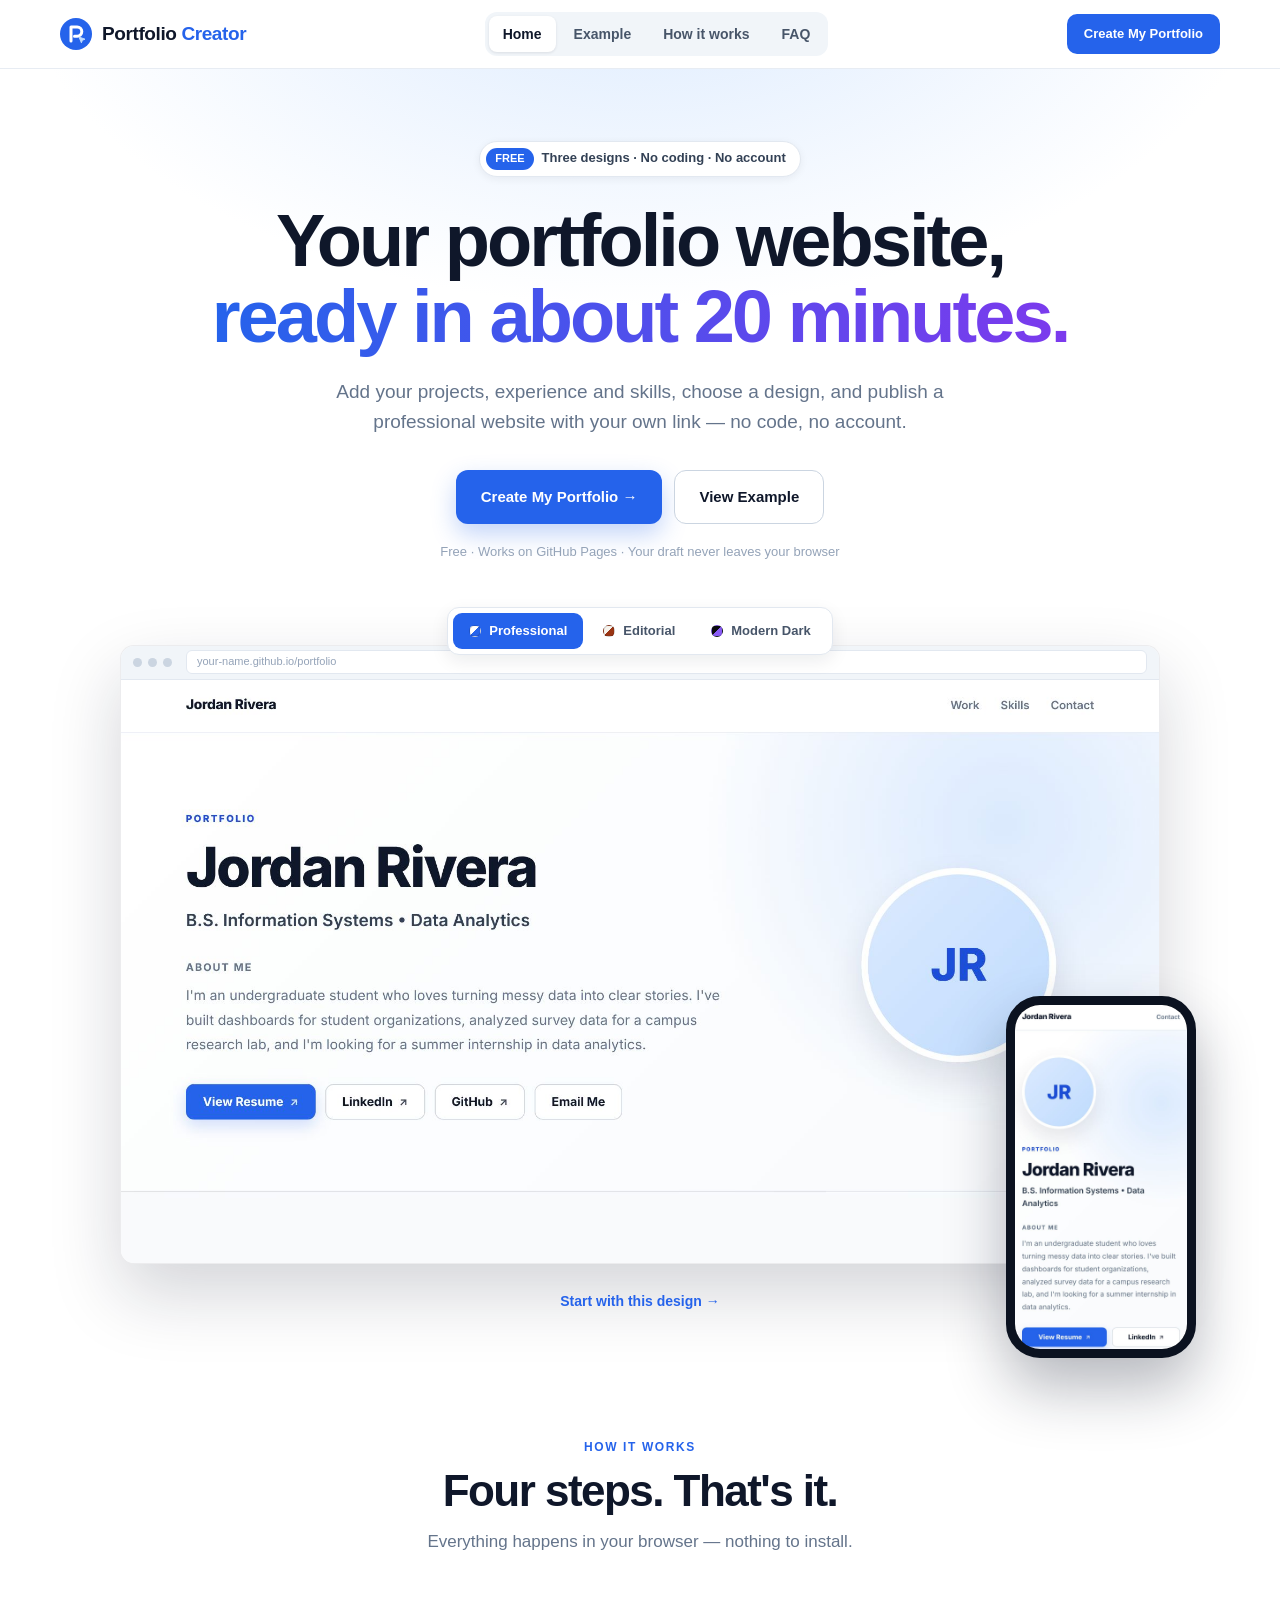
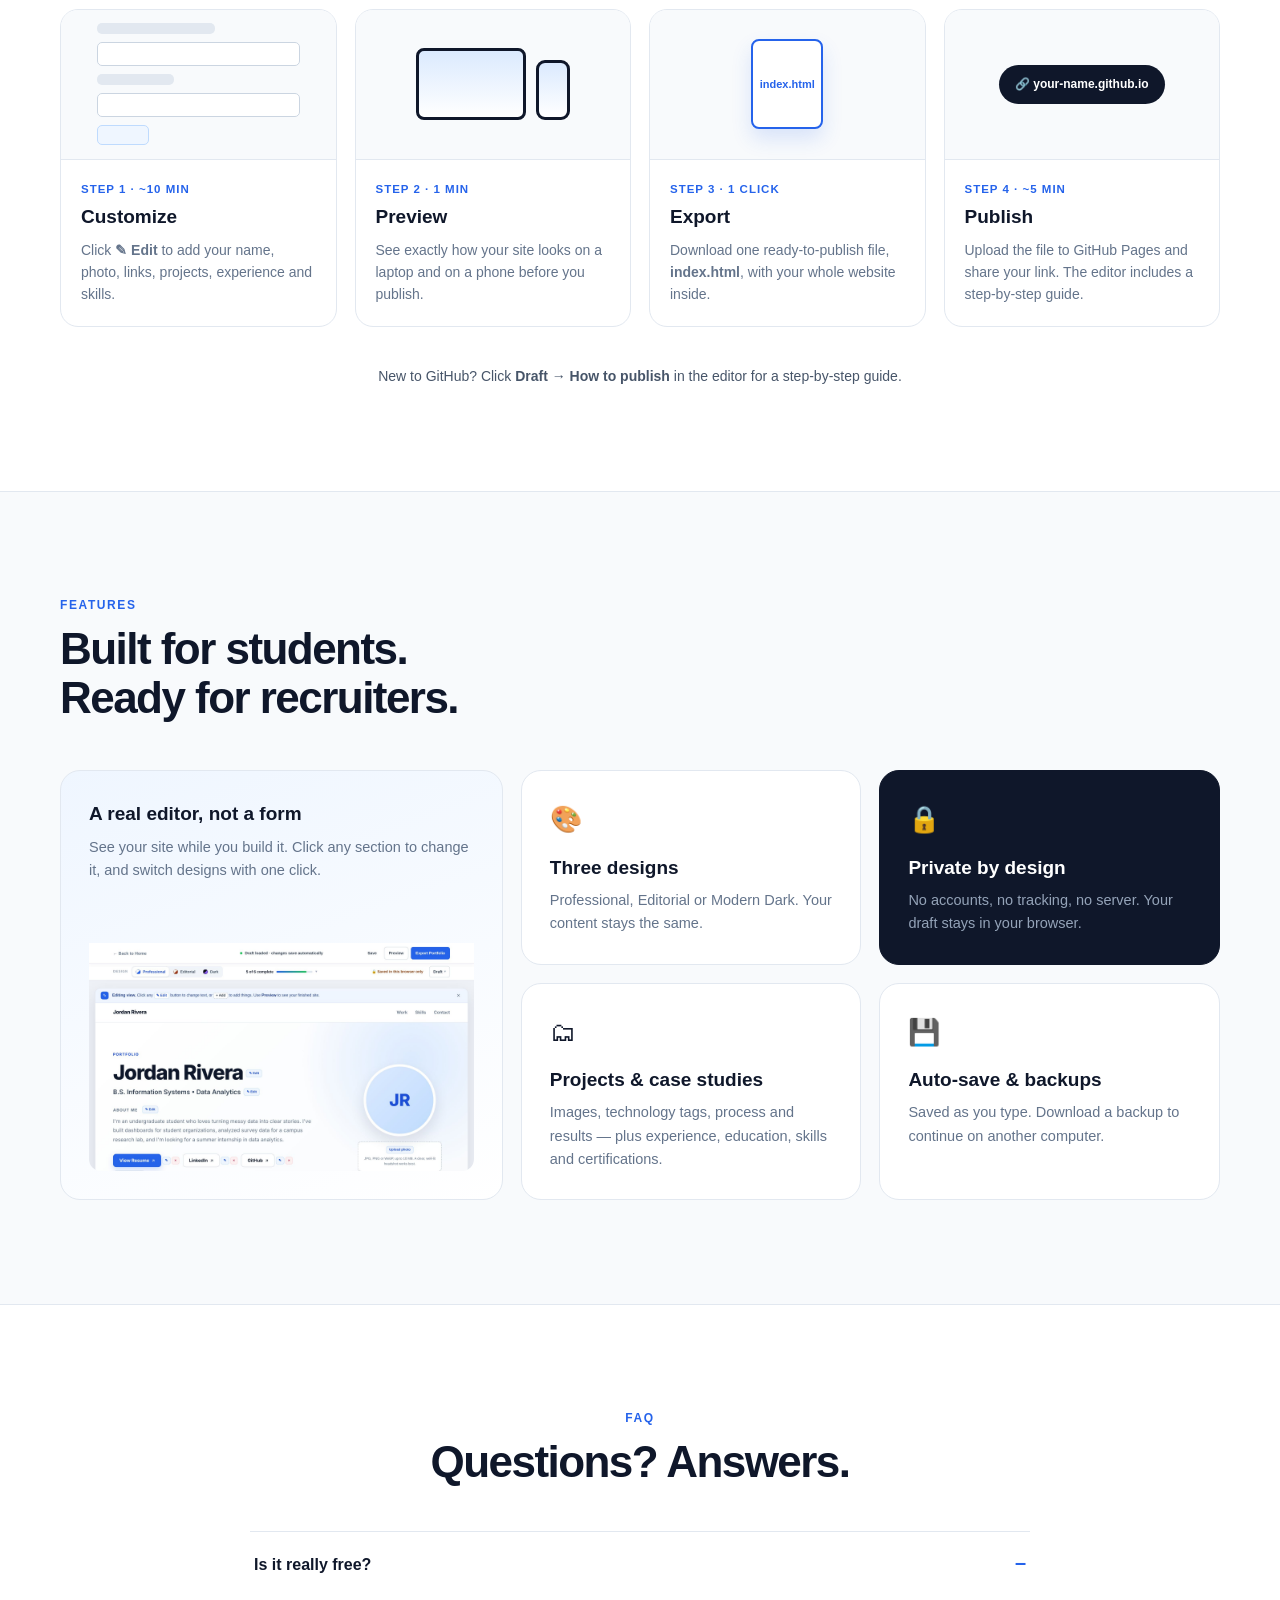
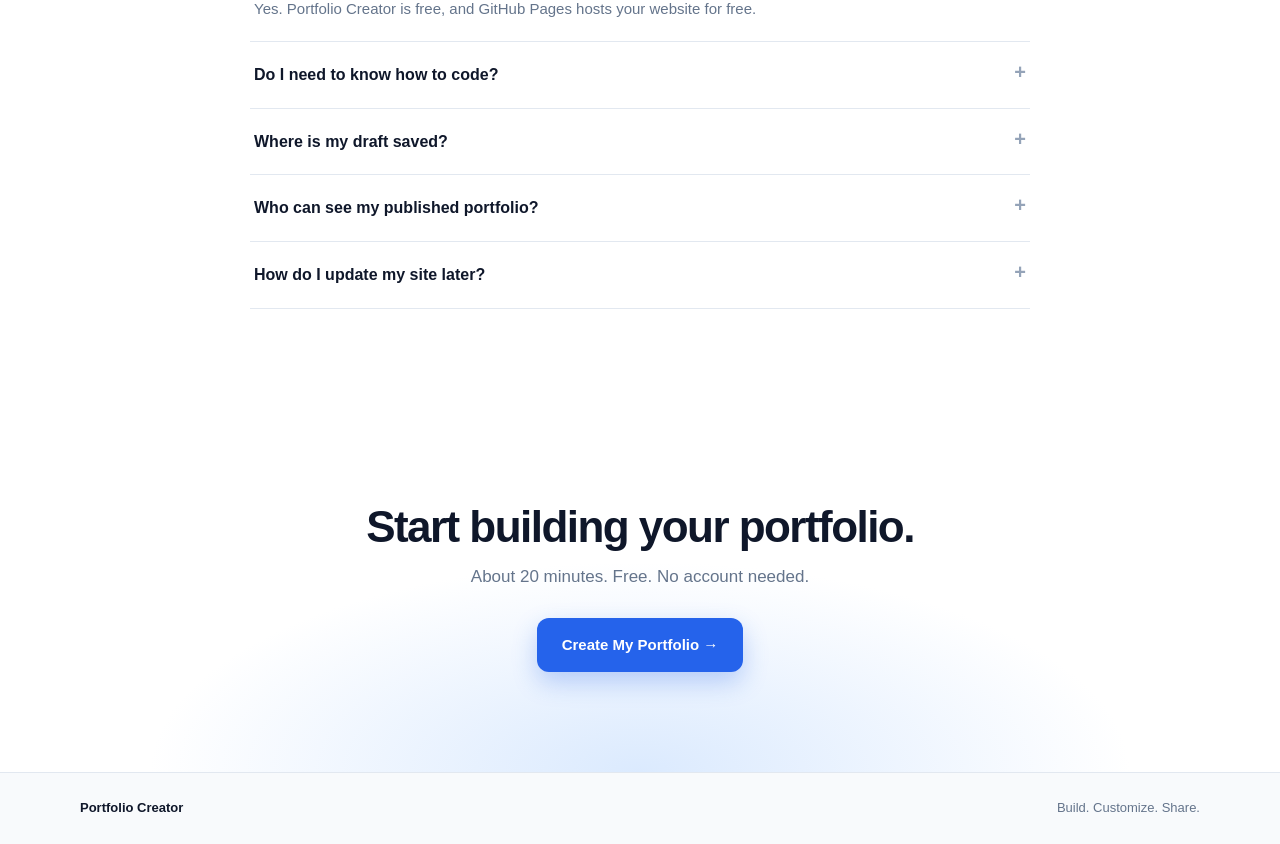
==== commit fd2c9860: "Add files via upload" ====
--- a/index.html
+++ b/index.html
@@ -5,7 +5,7 @@
     <meta name="viewport" content="width=device-width, initial-scale=1.0">
     <title>Portfolio Creator</title>
     <meta name="description" content="Create a professional student portfolio website without coding, then publish it free with GitHub Pages.">
-    <link rel="icon" href="data:image/svg+xml,%3Csvg xmlns='http://www.w3.org/2000/svg' viewBox='0 0 64 64'%3E%3Crect width='64' height='64' rx='14' fill='%232563eb'/%3E%3Ctext x='32' y='42' font-family='Arial' font-size='28' font-weight='700' fill='white' text-anchor='middle'%3EPC%3C/text%3E%3C/svg%3E">
+    <link rel="icon" href="data:image/svg+xml,%3Csvg xmlns='http://www.w3.org/2000/svg' viewBox='0 0 32 32'%3E%3Ccircle cx='16' cy='16' r='16' fill='%232563eb'/%3E%3Cpath d='M10.5 24V8.5h6.6a5 5 0 0 1 0 10H14' stroke='%23fff' stroke-width='3.6' fill='none' stroke-linecap='round' stroke-linejoin='round'/%3E%3Cpath d='M19 19.2l7 2.6-3 1.2-1.2 3z' fill='%23bfdbfe' stroke='%23bfdbfe' stroke-width='1.2' stroke-linejoin='round'/%3E%3C/svg%3E">
     <link rel="stylesheet" href="style.css">
 </head>
 
@@ -16,7 +16,7 @@
     <!-- NAVIGATION -->
     <header class="hx-nav">
         <div class="hx-wrap hx-nav-inner">
-            <a href="index.html" class="hx-logo"><span class="hx-logo-mark" aria-hidden="true">PC</span>Portfolio Creator</a>
+            <a href="index.html" class="hx-logo"><svg class="hx-logo-mark" width="32" height="32" viewBox="0 0 32 32" aria-hidden="true" focusable="false"><circle cx="16" cy="16" r="16" fill="#2563eb"/><path d="M11 23V9h6.2a4.6 4.6 0 0 1 0 9.2H14.5" stroke="#ffffff" stroke-width="3" fill="none" stroke-linecap="round" stroke-linejoin="round"/><path d="M19 19l6 2.2-2.6 1-1 2.6z" fill="#bfdbfe" stroke="#bfdbfe" stroke-width="1" stroke-linejoin="round"/></svg><span>Portfolio <span class="hx-logo-accent">Creator</span></span></a>
 
             <nav class="hx-links" aria-label="Main navigation">
                 <a href="index.html" class="is-active" aria-current="page">Home</a>
--- a/style.css
+++ b/style.css
@@ -839,6 +839,18 @@
 
 .creator-back:hover {
     color: #2563eb;
+}
+
+.creator-back {
+    display: inline-flex;
+    align-items: center;
+    gap: 10px;
+    justify-self: start;
+}
+
+.creator-back-mark {
+    flex: none;
+    display: block;
 }
 
 .editing-status {
@@ -1868,6 +1880,76 @@
     color: #78350f;
 }
 
+.guide-name-check p + p {
+    margin-top: 8px;
+}
+
+.guide-name-check p[hidden] {
+    display: none;
+}
+
+.name-check-title {
+    padding-top: 8px;
+    border-top: 1px dashed #fcd34d;
+}
+
+.name-row {
+    display: flex;
+    flex-wrap: wrap;
+    gap: 8px;
+}
+
+.name-row span {
+    padding: 3px 10px;
+    border-radius: 7px;
+    font-family: ui-monospace, Menlo, Consolas, monospace;
+    font-size: 12.5px;
+    font-weight: 700;
+}
+
+.name-ok {
+    background: #dcfce7;
+    color: #166534;
+}
+
+.name-bad {
+    background: #fee2e2;
+    color: #991b1b;
+    text-decoration: line-through;
+}
+
+.guide-trouble {
+    margin-top: 18px;
+    border: 1px solid #e2e8f0;
+    border-radius: 10px;
+    background: #f8fafc;
+}
+
+.guide-trouble summary {
+    padding: 12px 16px;
+    color: #0f172a;
+    font-size: 14px;
+    font-weight: 800;
+    cursor: pointer;
+}
+
+.guide-trouble ol {
+    margin: 0;
+    padding: 0 18px 14px 36px;
+    display: grid;
+    gap: 8px;
+    color: #334155;
+    font-size: 13px;
+    line-height: 1.55;
+}
+
+.guide-trouble code {
+    padding: 1px 5px;
+    border-radius: 4px;
+    background: #ffffff;
+    font-size: 12px;
+}
+
 /* ========================================
    PREVIEW LAYER (shows the exact export)
 ======================================== */
@@ -2080,6 +2162,15 @@
     .creator-back::after {
         content: "← Home";
         font-size: 13px;
+        white-space: nowrap;
+    }
+
+    .creator-back .creator-back-text {
+        display: none;
+    }
+
+    .creator-back {
+        gap: 8px;
     }
 
     .toolbar-button {
@@ -2326,15 +2417,14 @@
 }
 
 .hx-logo-mark {
-    width: 30px;
-    height: 30px;
-    border-radius: 8px;
-    background: #2563eb;
-    color: #ffffff;
-    display: grid;
-    place-items: center;
-    font-size: 12px;
-    letter-spacing: 0;
+    flex: none;
+    width: 32px;
+    height: 32px;
+    display: block;
+}
+
+.hx-logo-accent {
+    color: #2563eb;
 }
 
 .hx-links {
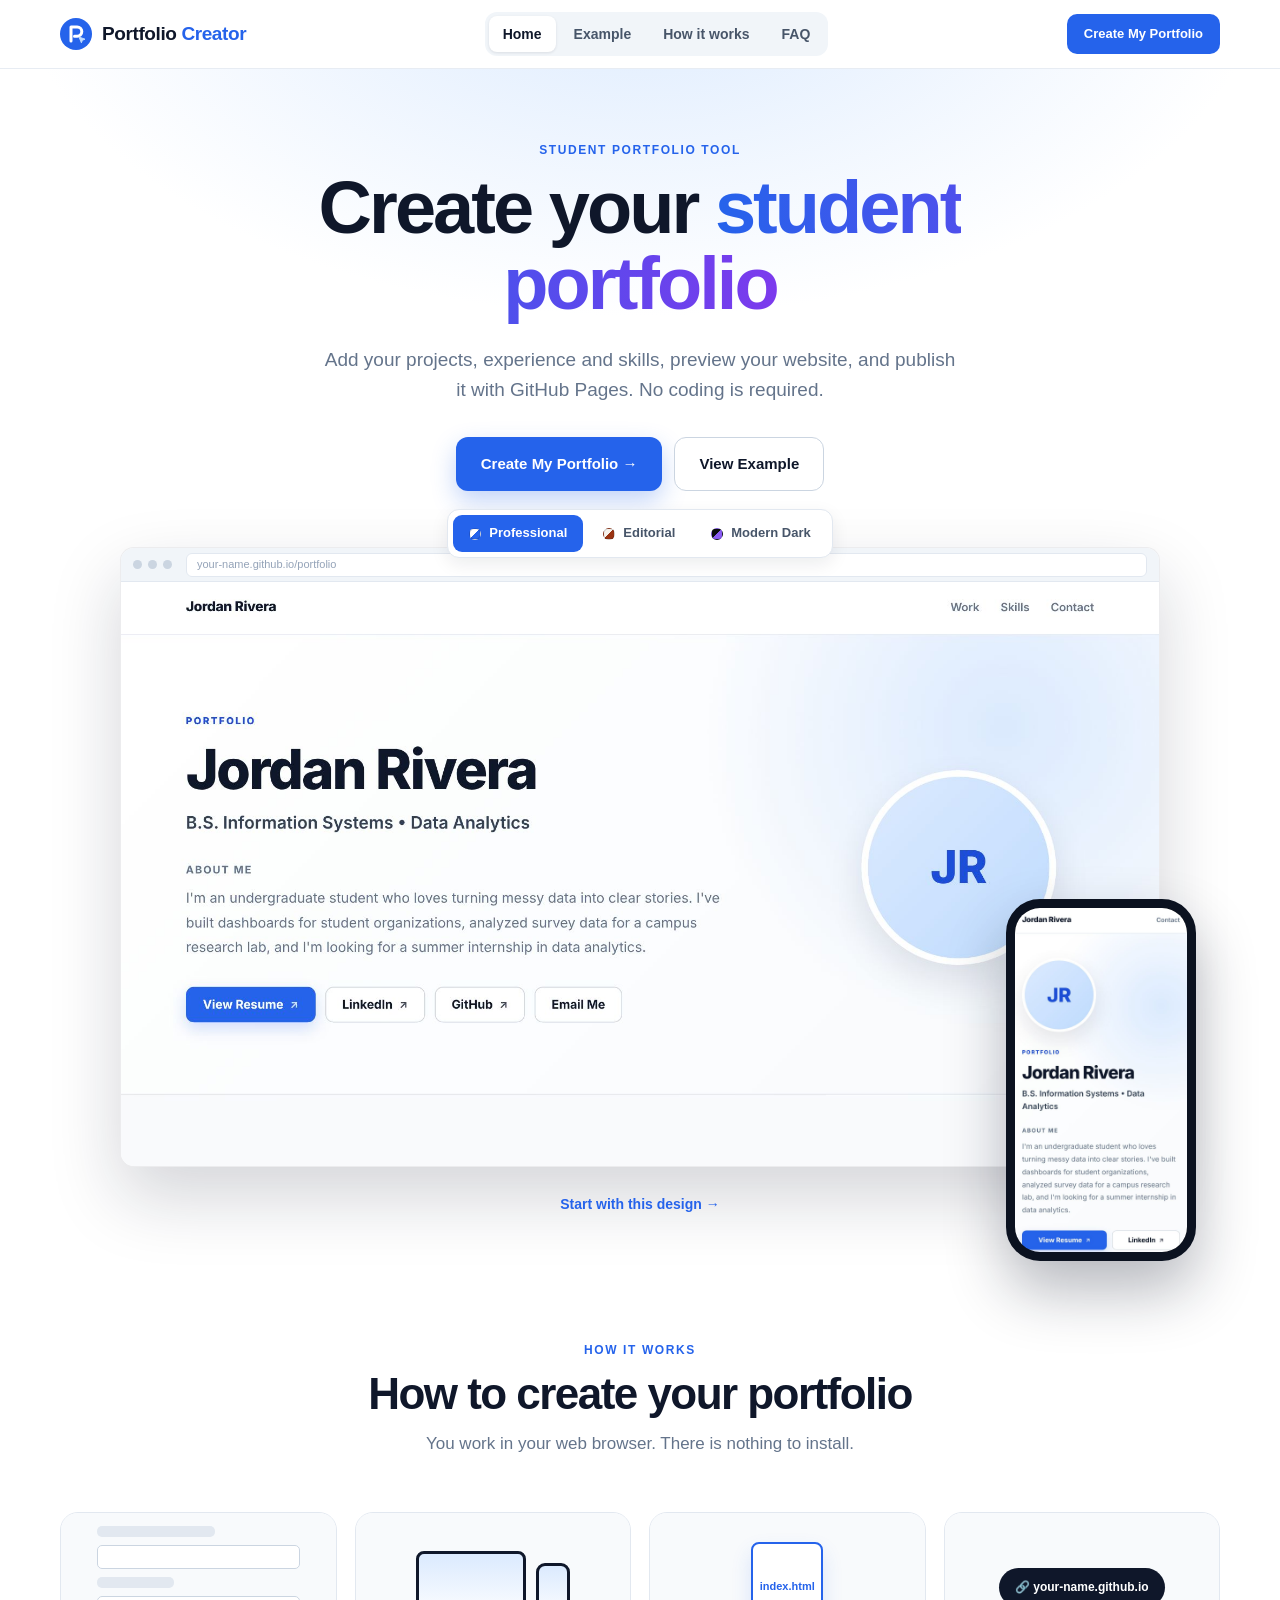
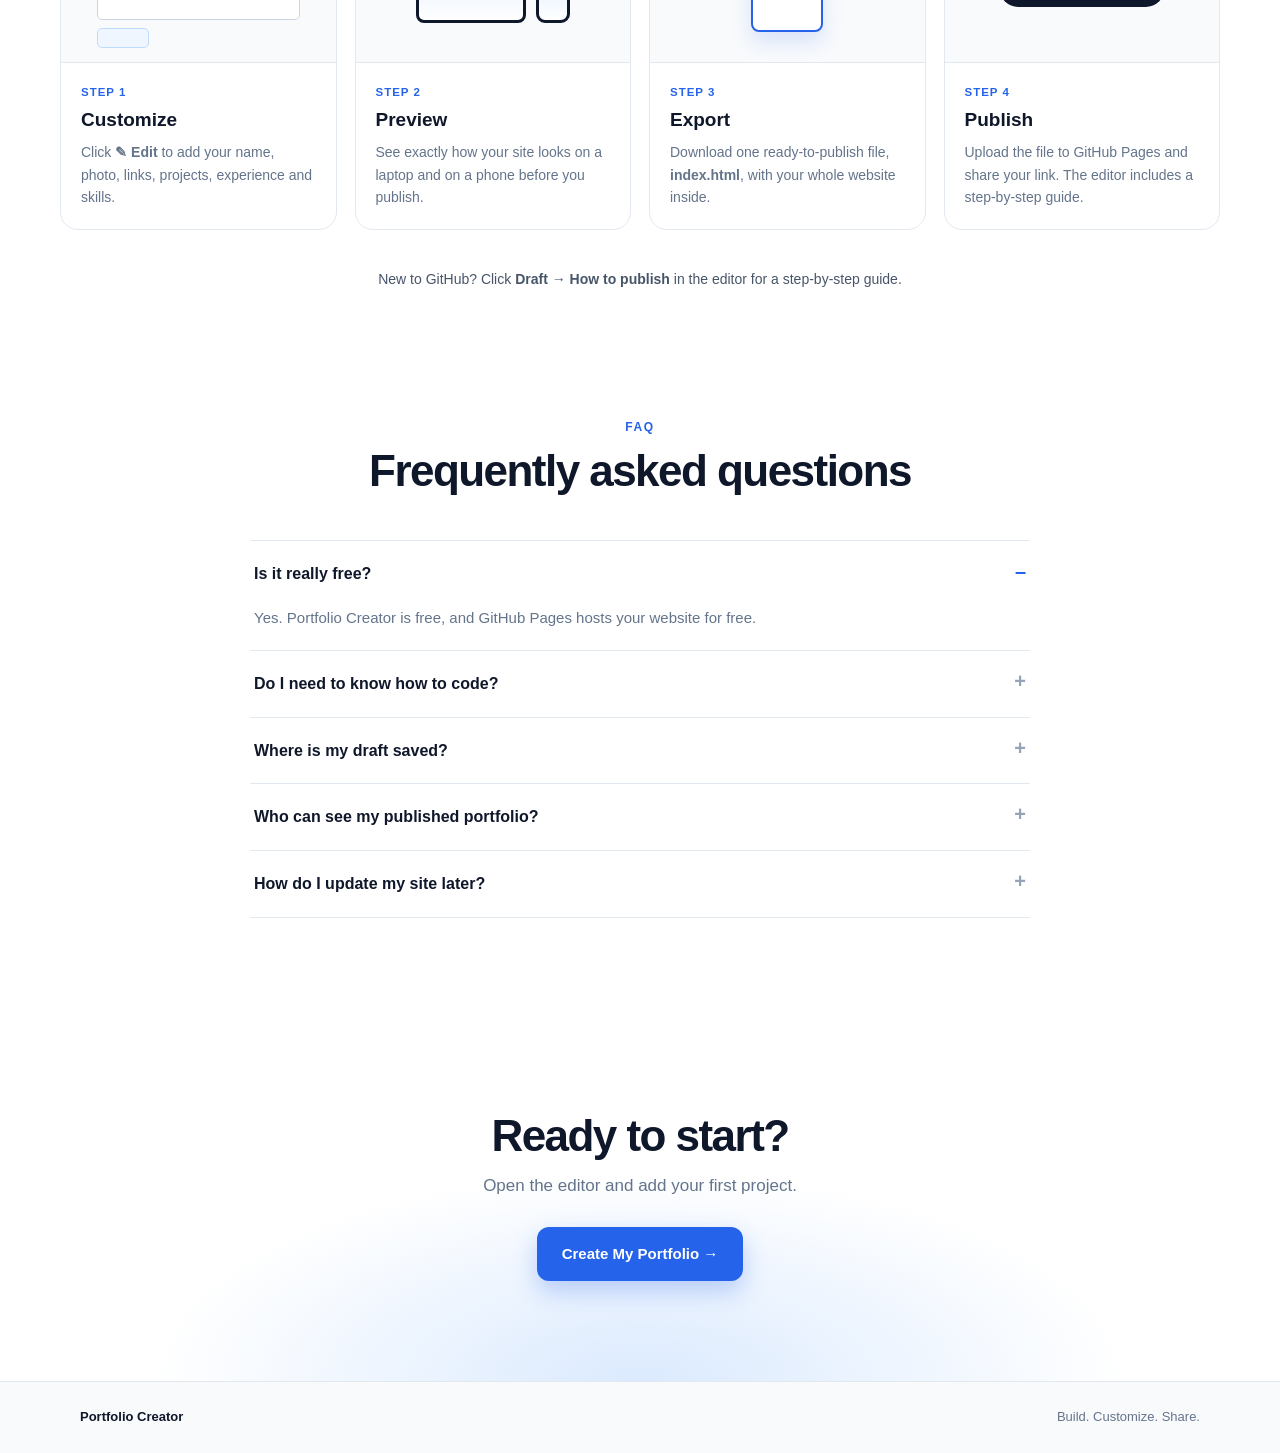
==== commit 9b4487a2: "Last update" ====
--- a/index.html
+++ b/index.html
@@ -6,7 +6,7 @@
     <title>Portfolio Creator</title>
     <meta name="description" content="Create a professional student portfolio website without coding, then publish it free with GitHub Pages.">
     <link rel="icon" href="data:image/svg+xml,%3Csvg xmlns='http://www.w3.org/2000/svg' viewBox='0 0 32 32'%3E%3Ccircle cx='16' cy='16' r='16' fill='%232563eb'/%3E%3Cpath d='M10.5 24V8.5h6.6a5 5 0 0 1 0 10H14' stroke='%23fff' stroke-width='3.6' fill='none' stroke-linecap='round' stroke-linejoin='round'/%3E%3Cpath d='M19 19.2l7 2.6-3 1.2-1.2 3z' fill='%23bfdbfe' stroke='%23bfdbfe' stroke-width='1.2' stroke-linejoin='round'/%3E%3C/svg%3E">
-    <link rel="stylesheet" href="style.css">
+    <link rel="stylesheet" href="style.css?v=4">
 </head>
 
 <body class="home-body">
@@ -36,13 +36,13 @@
         <section class="hx-hero">
             <div class="hx-wrap">
 
-                <p class="hx-pill"><b>FREE</b> Three designs · No coding · No account</p>
-
-                <h1 class="hx-title">Your portfolio website, <em>ready in about 20 minutes.</em></h1>
+                <p class="hx-kicker">STUDENT PORTFOLIO TOOL</p>
+
+                <h1 class="hx-title">Create your <em>student portfolio</em></h1>
 
                 <p class="hx-lead">
-                    Add your projects, experience and skills, choose a design, and publish a
-                    professional website with your own link &mdash; no code, no account.
+                    Add your projects, experience and skills, preview your website,
+                    and publish it with GitHub Pages. No coding is required.
                 </p>
 
                 <div class="hx-ctas">
@@ -50,7 +50,6 @@
                     <a class="hx-btn hx-btn-outline" href="example.html">View Example</a>
                 </div>
 
-                <p class="hx-small">Free · Works on GitHub Pages · Your draft never leaves your browser</p>
 
                 <div class="hx-switch" role="tablist" aria-label="Preview a design">
                     <button type="button" role="tab" aria-selected="true" data-theme="professional">
@@ -86,8 +85,8 @@
         <section class="hx-section hx-center" id="how-it-works">
             <div class="hx-wrap">
                 <p class="hx-kicker">HOW IT WORKS</p>
-                <h2 class="hx-h2">Four steps. That's it.</h2>
-                <p class="hx-sub">Everything happens in your browser &mdash; nothing to install.</p>
+                <h2 class="hx-h2">How to create your portfolio</h2>
+                <p class="hx-sub">You work in your web browser. There is nothing to install.</p>
 
                 <ol class="hx-steps">
                     <li class="hx-step">
@@ -97,7 +96,7 @@
                             </div>
                         </div>
                         <div class="hx-step-body">
-                            <p class="hx-step-n">STEP 1 · ~10 MIN</p>
+                            <p class="hx-step-n">STEP 1</p>
                             <h3>Customize</h3>
                             <p>Click <strong>✎ Edit</strong> to add your name, photo, links, projects, experience and skills.</p>
                         </div>
@@ -108,7 +107,7 @@
                             <div class="hx-devices"><i class="laptop"></i><i class="mobile"></i></div>
                         </div>
                         <div class="hx-step-body">
-                            <p class="hx-step-n">STEP 2 · 1 MIN</p>
+                            <p class="hx-step-n">STEP 2</p>
                             <h3>Preview</h3>
                             <p>See exactly how your site looks on a laptop and on a phone before you publish.</p>
                         </div>
@@ -119,7 +118,7 @@
                             <div class="hx-file">index.html</div>
                         </div>
                         <div class="hx-step-body">
-                            <p class="hx-step-n">STEP 3 · 1 CLICK</p>
+                            <p class="hx-step-n">STEP 3</p>
                             <h3>Export</h3>
                             <p>Download one ready-to-publish file, <strong>index.html</strong>, with your whole website inside.</p>
                         </div>
@@ -130,7 +129,7 @@
                             <div class="hx-url">🔗 your-name.github.io</div>
                         </div>
                         <div class="hx-step-body">
-                            <p class="hx-step-n">STEP 4 · ~5 MIN</p>
+                            <p class="hx-step-n">STEP 4</p>
                             <h3>Publish</h3>
                             <p>Upload the file to GitHub Pages and share your link. The editor includes a step-by-step guide.</p>
                         </div>
@@ -144,49 +143,11 @@
         </section>
 
 
-        <!-- FEATURES -->
-        <section class="hx-section hx-tinted">
-            <div class="hx-wrap">
-                <p class="hx-kicker">FEATURES</p>
-                <h2 class="hx-h2">Built for students.<br>Ready for recruiters.</h2>
-
-                <div class="hx-bento">
-                    <div class="hx-box hx-box-big">
-                        <h3>A real editor, not a form</h3>
-                        <p>See your site while you build it. Click any section to change it, and switch designs with one click.</p>
-                        <img src="home-assets/editor.jpg" width="1280" height="760" loading="lazy"
-                            alt="The Portfolio Creator editor showing a sample portfolio with Edit buttons">
-                    </div>
-                    <div class="hx-box">
-                        <span class="hx-ic" aria-hidden="true">🎨</span>
-                        <h3>Three designs</h3>
-                        <p>Professional, Editorial or Modern Dark. Your content stays the same.</p>
-                    </div>
-                    <div class="hx-box hx-box-dark">
-                        <span class="hx-ic" aria-hidden="true">🔒</span>
-                        <h3>Private by design</h3>
-                        <p>No accounts, no tracking, no server. Your draft stays in your browser.</p>
-                    </div>
-                    <div class="hx-box">
-                        <span class="hx-ic" aria-hidden="true">🗂</span>
-                        <h3>Projects &amp; case studies</h3>
-                        <p>Images, technology tags, process and results &mdash; plus experience, education, skills and certifications.</p>
-                    </div>
-                    <div class="hx-box">
-                        <span class="hx-ic" aria-hidden="true">💾</span>
-                        <h3>Auto-save &amp; backups</h3>
-                        <p>Saved as you type. Download a backup to continue on another computer.</p>
-                    </div>
-                </div>
-            </div>
-        </section>
-
-
         <!-- FAQ -->
-        <section class="hx-section" id="faq">
+        <section class="hx-section hx-faq-section" id="faq">
             <div class="hx-wrap hx-center">
                 <p class="hx-kicker">FAQ</p>
-                <h2 class="hx-h2">Questions? Answers.</h2>
+                <h2 class="hx-h2">Frequently asked questions</h2>
 
                 <div class="hx-faq">
                     <details open>
@@ -203,7 +164,7 @@
                     </details>
                     <details>
                         <summary>Who can see my published portfolio?</summary>
-                        <p>Anyone with the link &mdash; a GitHub Pages site is public. Only include information you are comfortable sharing, and leave out private details like your home address or phone number.</p>
+                        <p>Anyone with the link can see it, because a GitHub Pages site is public. Only include information you are comfortable sharing, and leave out private details like your home address or phone number.</p>
                     </details>
                     <details>
                         <summary>How do I update my site later?</summary>
@@ -217,8 +178,8 @@
         <!-- FINAL CTA -->
         <section class="hx-cta">
             <div class="hx-wrap">
-                <h2 class="hx-h2">Start building your portfolio.</h2>
-                <p class="hx-sub">About 20 minutes. Free. No account needed.</p>
+                <h2 class="hx-h2">Ready to start?</h2>
+                <p class="hx-sub">Open the editor and add your first project.</p>
                 <a class="hx-btn hx-btn-blue" href="creator.html">Create My Portfolio →</a>
             </div>
         </section>
--- a/style.css
+++ b/style.css
@@ -1186,6 +1186,12 @@
     font-weight: 600;
     text-align: left;
     cursor: pointer;
+}
+
+.menu-item > span[aria-hidden] {
+    width: 20px;
+    flex: none;
+    text-align: center;
 }
 
 .menu-item:hover,
@@ -1543,6 +1549,119 @@
     margin-bottom: 14px;
 }
 
+.ed-name-size {
+    display: flex;
+    flex-wrap: wrap;
+    align-items: center;
+    gap: 8px;
+    margin: -2px 0 18px;
+    font-family: Arial, Helvetica, sans-serif;
+    font-size: 12px;
+}
+
+.ed-size-label {
+    font-weight: 800;
+    color: #64748b;
+    text-transform: uppercase;
+    letter-spacing: 1px;
+    font-size: 10.5px;
+}
+
+.ed-name-size .ed-segment button {
+    min-width: 30px;
+}
+
+.ed-add-line {
+    margin-top: 6px;
+    padding: 7px 12px;
+    font-size: 12px;
+}
+
+.ed-size-hint {
+    color: #64748b;
+    font-size: 11px;
+    font-weight: 700;
+}
+
+.ed-size-tip {
+    padding: 3px 8px;
+    border-radius: 6px;
+    background: #fef3c7;
+    color: #92400e;
+    font-weight: 700;
+    font-size: 11px;
+}
+
+.ed-add-big {
+    display: flex;
+    width: 100%;
+    max-width: 560px;
+    margin-top: 14px;
+    padding: 16px 18px;
+    gap: 14px;
+    text-align: left;
+}
+
+.ed-add-big .ed-plus {
+    flex: none;
+    width: 36px;
+    height: 36px;
+    border-radius: 10px;
+    background: #2563eb;
+    color: #ffffff;
+    display: grid;
+    place-items: center;
+    font-size: 22px;
+    font-weight: 700;
+}
+
+.ed-add-big strong {
+    display: block;
+    font-size: 14px;
+    color: #0f172a;
+}
+
+.ed-add-big small {
+    display: block;
+    margin-top: 2px;
+    color: #64748b;
+    font-size: 12px;
+    font-weight: 600;
+}
+
+.ed-ideas {
+    display: flex;
+    flex-wrap: wrap;
+    align-items: center;
+    gap: 6px;
+    margin-top: 12px;
+    font-family: Arial, Helvetica, sans-serif;
+    font-size: 12px;
+}
+
+.ed-ideas > span {
+    margin-right: 4px;
+    font-weight: 700;
+    opacity: 0.75;
+}
+
+.ed-idea {
+    padding: 5px 10px;
+    border: 1px solid #cbd5e1;
+    border-radius: 99px;
+    background: #ffffff;
+    color: #334155;
+    font: inherit;
+    font-size: 12px;
+    font-weight: 700;
+    cursor: pointer;
+}
+
+.ed-idea:hover {
+    border-color: #2563eb;
+    color: #1d4ed8;
+}
+
 .ed-entry-tools {
     display: flex;
     gap: 6px;
@@ -3069,3 +3188,7 @@
         display: none;
     }
 }
+
+.hx-faq-section {
+    padding-top: 24px;
+}
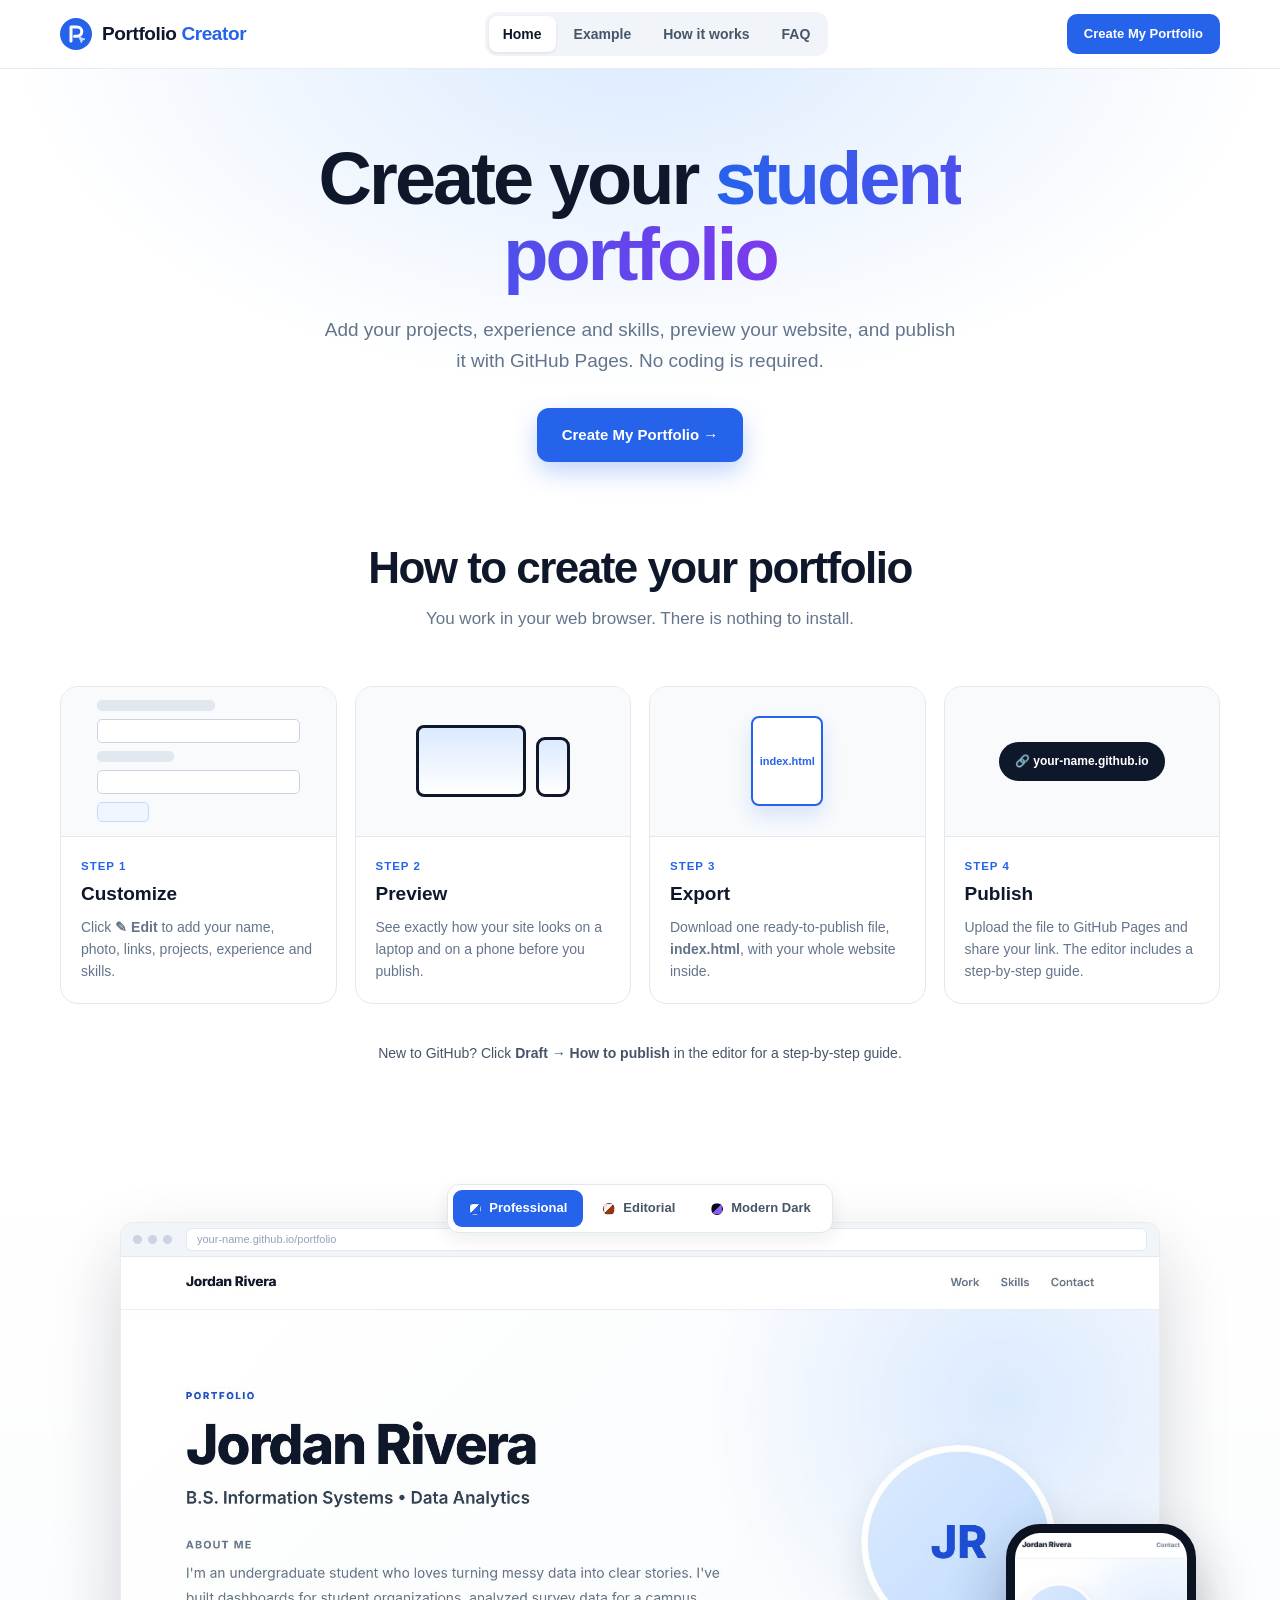
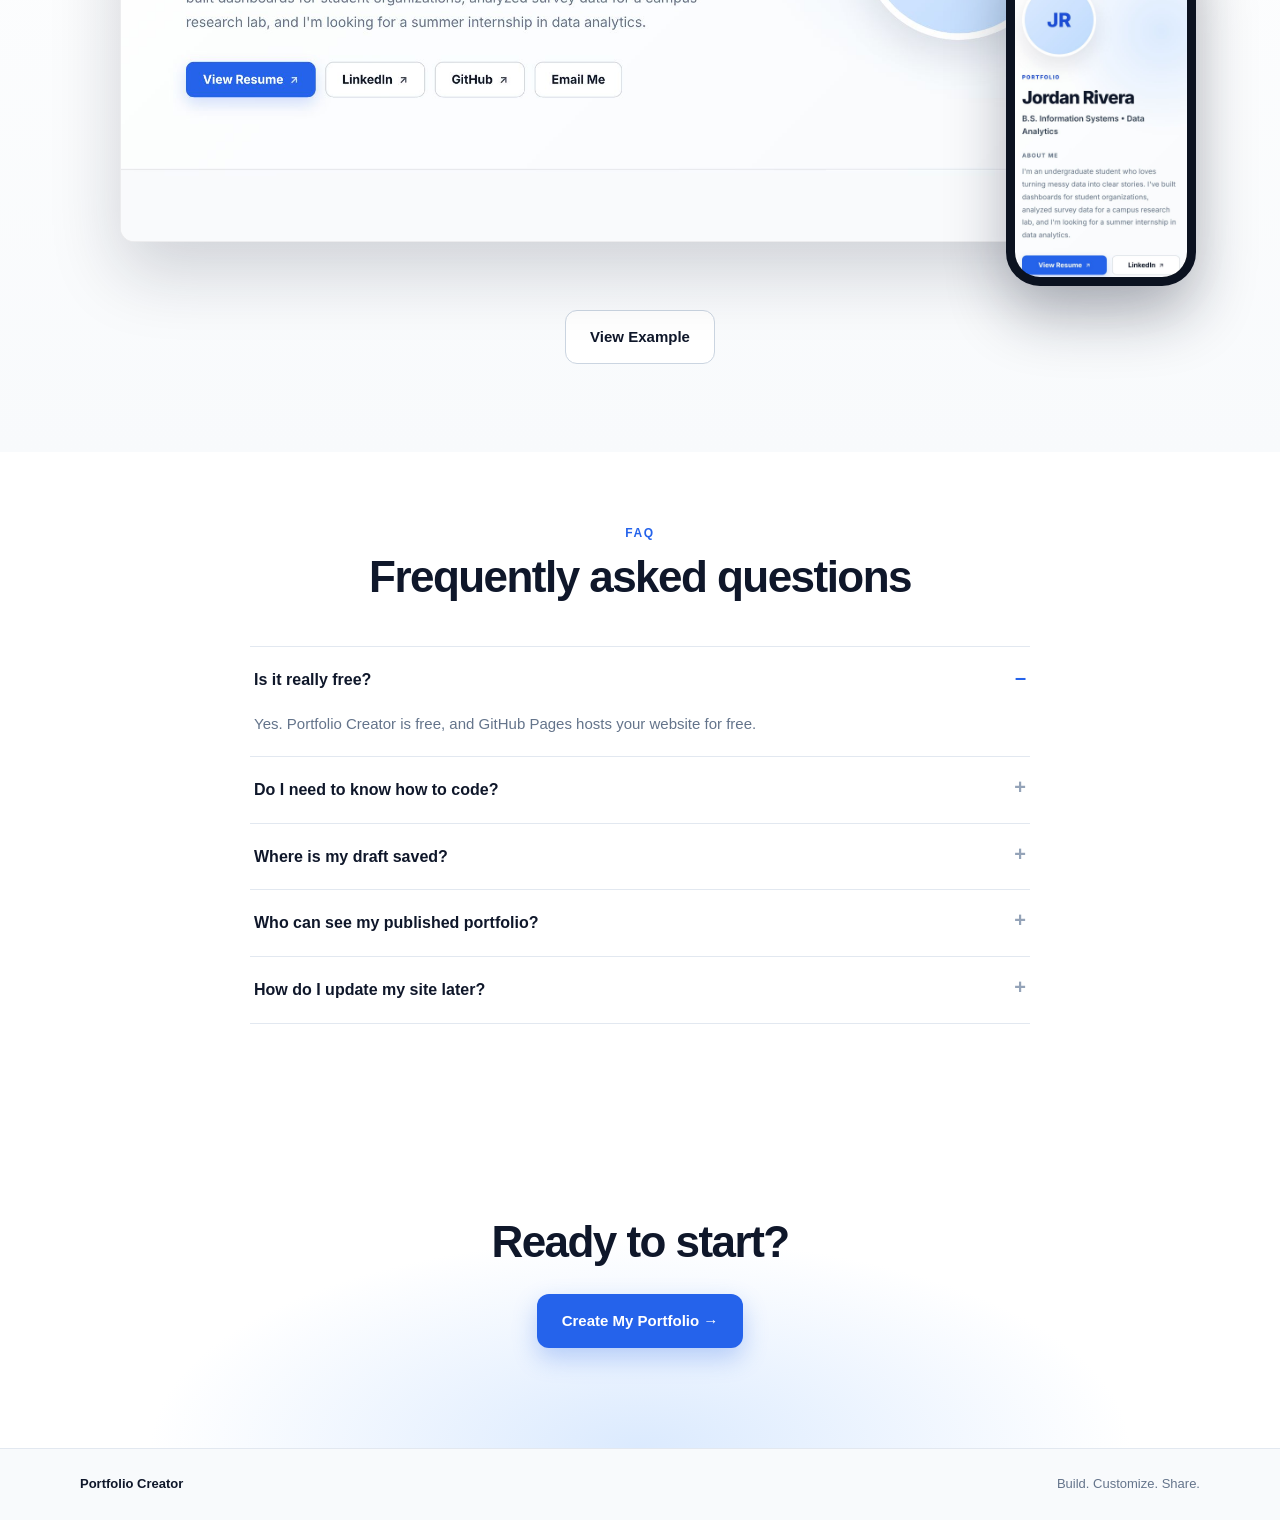
==== commit 6265c8a5: "update 11/01" ====
--- a/index.html
+++ b/index.html
@@ -6,7 +6,7 @@
     <title>Portfolio Creator</title>
     <meta name="description" content="Create a professional student portfolio website without coding, then publish it free with GitHub Pages.">
     <link rel="icon" href="data:image/svg+xml,%3Csvg xmlns='http://www.w3.org/2000/svg' viewBox='0 0 32 32'%3E%3Ccircle cx='16' cy='16' r='16' fill='%232563eb'/%3E%3Cpath d='M10.5 24V8.5h6.6a5 5 0 0 1 0 10H14' stroke='%23fff' stroke-width='3.6' fill='none' stroke-linecap='round' stroke-linejoin='round'/%3E%3Cpath d='M19 19.2l7 2.6-3 1.2-1.2 3z' fill='%23bfdbfe' stroke='%23bfdbfe' stroke-width='1.2' stroke-linejoin='round'/%3E%3C/svg%3E">
-    <link rel="stylesheet" href="style.css?v=4">
+    <link rel="stylesheet" href="style.css?v=6">
 </head>
 
 <body class="home-body">
@@ -36,8 +36,6 @@
         <section class="hx-hero">
             <div class="hx-wrap">
 
-                <p class="hx-kicker">STUDENT PORTFOLIO TOOL</p>
-
                 <h1 class="hx-title">Create your <em>student portfolio</em></h1>
 
                 <p class="hx-lead">
@@ -47,10 +45,78 @@
 
                 <div class="hx-ctas">
                     <a class="hx-btn hx-btn-blue" href="creator.html">Create My Portfolio →</a>
-                    <a class="hx-btn hx-btn-outline" href="example.html">View Example</a>
-                </div>
-
-
+                </div>
+
+
+            </div>
+
+        </section>
+
+
+        <!-- HOW IT WORKS -->
+        <section class="hx-section hx-center" id="how-it-works">
+            <div class="hx-wrap">
+                <h2 class="hx-h2">How to create your portfolio</h2>
+                <p class="hx-sub">You work in your web browser. There is nothing to install.</p>
+
+                <ol class="hx-steps">
+                    <li class="hx-step">
+                        <div class="hx-step-vis" aria-hidden="true">
+                            <div class="hx-mini-form">
+                                <i style="width:58%"></i><i class="box"></i><i style="width:38%"></i><i class="box"></i><i class="chip"></i>
+                            </div>
+                        </div>
+                        <div class="hx-step-body">
+                            <p class="hx-step-n">STEP 1</p>
+                            <h3>Customize</h3>
+                            <p>Click <strong>✎ Edit</strong> to add your name, photo, links, projects, experience and skills.</p>
+                        </div>
+                    </li>
+
+                    <li class="hx-step">
+                        <div class="hx-step-vis" aria-hidden="true">
+                            <div class="hx-devices"><i class="laptop"></i><i class="mobile"></i></div>
+                        </div>
+                        <div class="hx-step-body">
+                            <p class="hx-step-n">STEP 2</p>
+                            <h3>Preview</h3>
+                            <p>See exactly how your site looks on a laptop and on a phone before you publish.</p>
+                        </div>
+                    </li>
+
+                    <li class="hx-step">
+                        <div class="hx-step-vis" aria-hidden="true">
+                            <div class="hx-file">index.html</div>
+                        </div>
+                        <div class="hx-step-body">
+                            <p class="hx-step-n">STEP 3</p>
+                            <h3>Export</h3>
+                            <p>Download one ready-to-publish file, <strong>index.html</strong>, with your whole website inside.</p>
+                        </div>
+                    </li>
+
+                    <li class="hx-step">
+                        <div class="hx-step-vis" aria-hidden="true">
+                            <div class="hx-url">🔗 your-name.github.io</div>
+                        </div>
+                        <div class="hx-step-body">
+                            <p class="hx-step-n">STEP 4</p>
+                            <h3>Publish</h3>
+                            <p>Upload the file to GitHub Pages and share your link. The editor includes a step-by-step guide.</p>
+                        </div>
+                    </li>
+                </ol>
+
+                <p class="hx-how-foot">
+                    New to GitHub? Click <strong>Draft &rarr; How to publish</strong> in the editor for a step-by-step guide.
+                </p>
+            </div>
+        </section>
+
+
+        <!-- TEMPLATES (three designs) -->
+        <section class="hx-templates" id="templates" aria-label="The three portfolio designs">
+            <div class="hx-wrap">
                 <div class="hx-switch" role="tablist" aria-label="Preview a design">
                     <button type="button" role="tab" aria-selected="true" data-theme="professional">
                         <span class="hx-dot hx-dot-professional" aria-hidden="true"></span>Professional
@@ -76,69 +142,10 @@
                 <div class="hx-phone" aria-hidden="true">
                     <img id="hx-mobile" src="home-assets/mobile-professional.jpg" width="390" height="780" alt="">
                 </div>
-                <a class="hx-use" id="hx-use" href="creator.html?theme=professional">Start with this design →</a>
-            </div>
-        </section>
-
-
-        <!-- HOW IT WORKS -->
-        <section class="hx-section hx-center" id="how-it-works">
-            <div class="hx-wrap">
-                <p class="hx-kicker">HOW IT WORKS</p>
-                <h2 class="hx-h2">How to create your portfolio</h2>
-                <p class="hx-sub">You work in your web browser. There is nothing to install.</p>
-
-                <ol class="hx-steps">
-                    <li class="hx-step">
-                        <div class="hx-step-vis" aria-hidden="true">
-                            <div class="hx-mini-form">
-                                <i style="width:58%"></i><i class="box"></i><i style="width:38%"></i><i class="box"></i><i class="chip"></i>
-                            </div>
-                        </div>
-                        <div class="hx-step-body">
-                            <p class="hx-step-n">STEP 1</p>
-                            <h3>Customize</h3>
-                            <p>Click <strong>✎ Edit</strong> to add your name, photo, links, projects, experience and skills.</p>
-                        </div>
-                    </li>
-
-                    <li class="hx-step">
-                        <div class="hx-step-vis" aria-hidden="true">
-                            <div class="hx-devices"><i class="laptop"></i><i class="mobile"></i></div>
-                        </div>
-                        <div class="hx-step-body">
-                            <p class="hx-step-n">STEP 2</p>
-                            <h3>Preview</h3>
-                            <p>See exactly how your site looks on a laptop and on a phone before you publish.</p>
-                        </div>
-                    </li>
-
-                    <li class="hx-step">
-                        <div class="hx-step-vis" aria-hidden="true">
-                            <div class="hx-file">index.html</div>
-                        </div>
-                        <div class="hx-step-body">
-                            <p class="hx-step-n">STEP 3</p>
-                            <h3>Export</h3>
-                            <p>Download one ready-to-publish file, <strong>index.html</strong>, with your whole website inside.</p>
-                        </div>
-                    </li>
-
-                    <li class="hx-step">
-                        <div class="hx-step-vis" aria-hidden="true">
-                            <div class="hx-url">🔗 your-name.github.io</div>
-                        </div>
-                        <div class="hx-step-body">
-                            <p class="hx-step-n">STEP 4</p>
-                            <h3>Publish</h3>
-                            <p>Upload the file to GitHub Pages and share your link. The editor includes a step-by-step guide.</p>
-                        </div>
-                    </li>
-                </ol>
-
-                <p class="hx-how-foot">
-                    New to GitHub? Click <strong>Draft &rarr; How to publish</strong> in the editor for a step-by-step guide.
-                </p>
+            </div>
+
+            <div class="hx-example-cta">
+                <a class="hx-btn hx-btn-outline" href="example.html">View Example</a>
             </div>
         </section>
 
@@ -179,7 +186,6 @@
         <section class="hx-cta">
             <div class="hx-wrap">
                 <h2 class="hx-h2">Ready to start?</h2>
-                <p class="hx-sub">Open the editor and add your first project.</p>
                 <a class="hx-btn hx-btn-blue" href="creator.html">Create My Portfolio →</a>
             </div>
         </section>
@@ -196,12 +202,11 @@
 
 
     <script>
-        // Hero design switcher: swaps the sample screenshots and the "Start with this design" link.
+        // Design switcher: swaps the sample screenshots of the three designs.
         (function () {
             var tabs = Array.prototype.slice.call(document.querySelectorAll(".hx-switch [role=tab]"));
             var desktop = document.getElementById("hx-desktop");
             var mobile = document.getElementById("hx-mobile");
-            var use = document.getElementById("hx-use");
             var names = { professional: "Professional Light", editorial: "Editorial Minimal", dark: "Modern Dark" };
 
             // Preload the other screenshots so switching is instant
@@ -220,7 +225,6 @@
                 desktop.src = "home-assets/desktop-" + theme + ".jpg";
                 desktop.alt = "A sample student portfolio in the " + names[theme] + " design";
                 mobile.src = "home-assets/mobile-" + theme + ".jpg";
-                use.href = "creator.html?theme=" + theme;
             }
 
             tabs.forEach(function (tab, i) {
--- a/style.css
+++ b/style.css
@@ -3192,3 +3192,83 @@
 .hx-faq-section {
     padding-top: 24px;
 }
+
+
+/* Very small phones (320–400 px) */
+@media (max-width: 400px) {
+    .hx-logo > span:last-child {
+        display: none;
+    }
+
+    .hide-xs {
+        display: none;
+    }
+
+    .creator-actions {
+        gap: 4px;
+    }
+
+    .creator-actions .toolbar-button {
+        padding: 8px 9px;
+        font-size: 11.5px;
+    }
+
+    .creator-toolbar-content {
+        gap: 8px;
+    }
+
+    .editing-status {
+        min-width: 0;
+        white-space: normal;
+    }
+
+    .storage-note .note-short,
+    .progress-summary .pop-caret {
+        display: none;
+    }
+
+    .settings-right {
+        gap: 4px;
+    }
+}
+
+
+/* Homepage order (v6): hero → how to create → three designs → FAQ */
+.hx-hero {
+    padding-bottom: 8px;
+}
+
+.hx-hero + .hx-section {
+    padding-top: 56px;
+}
+
+.hx-templates {
+    position: relative;
+    overflow-x: clip;
+    padding: 16px 0 88px;
+    text-align: center;
+    background: linear-gradient(180deg, #ffffff 0%, #f8fafc 100%);
+}
+
+.hx-example-cta {
+    margin-top: 48px;
+    text-align: center;
+}
+
+.hx-templates + .hx-faq-section {
+    padding-top: 72px;
+}
+
+@media (max-width: 760px) {
+    .hx-hero + .hx-section {
+        padding-top: 40px;
+    }
+
+    .hx-example-cta {
+        margin-top: 28px;
+    }
+}
+
+.hx-cta .hx-h2 {
+    margin-bottom: 28px;
+}
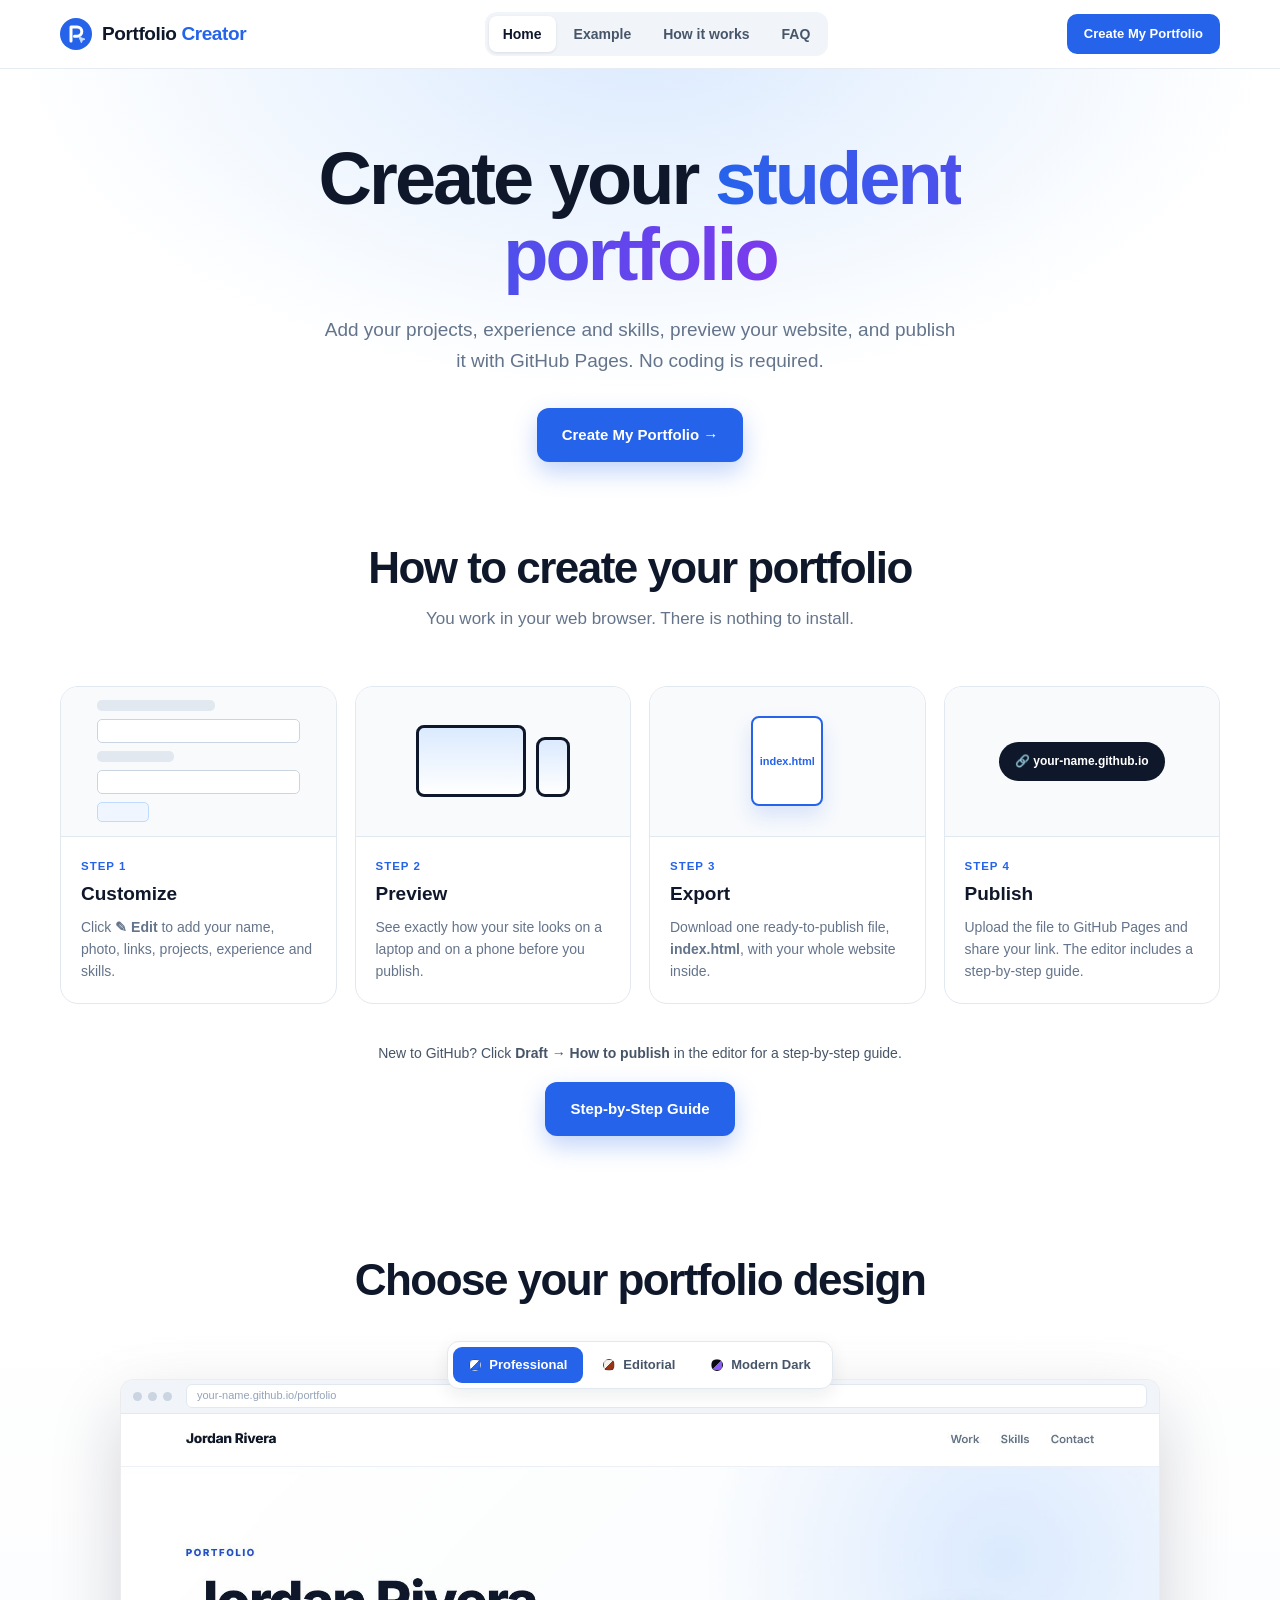
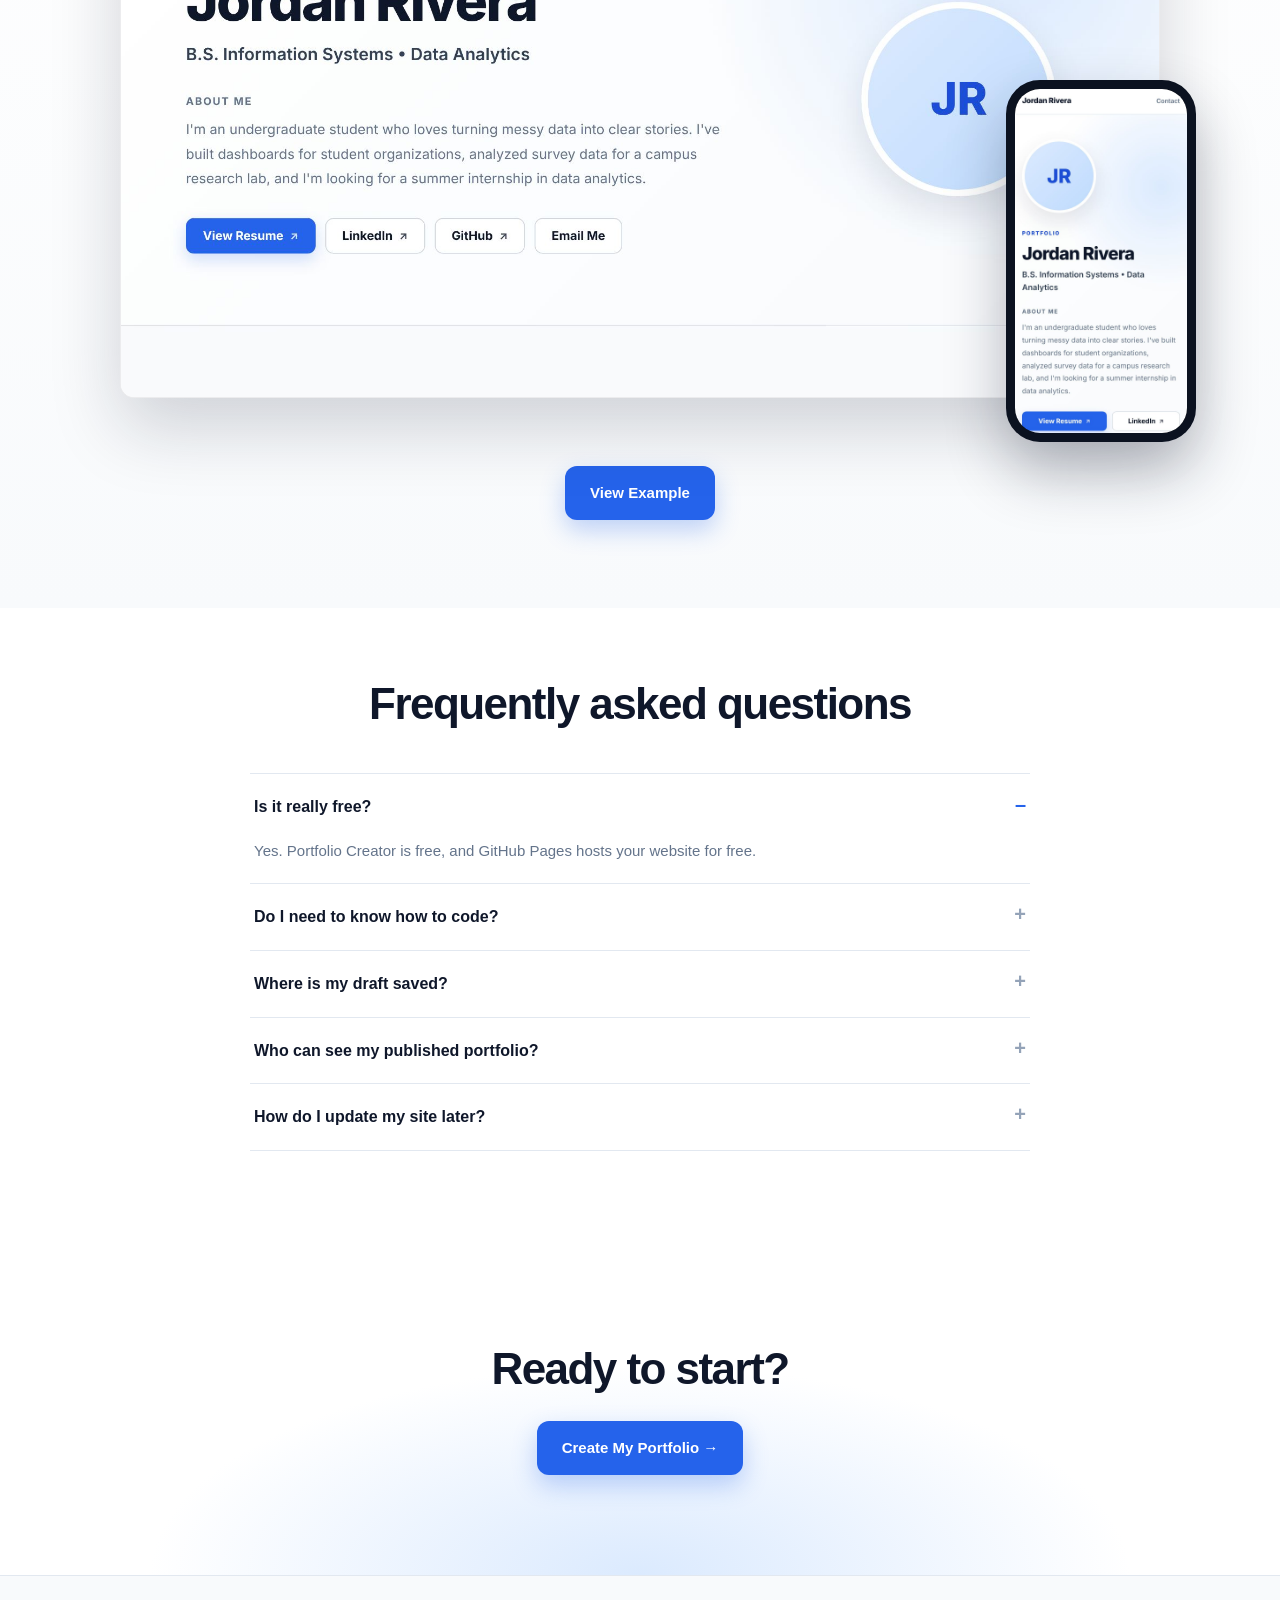
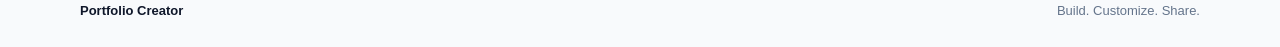
==== commit 8eb65aae: "update 11.02" ====
--- a/index.html
+++ b/index.html
@@ -6,7 +6,7 @@
     <title>Portfolio Creator</title>
     <meta name="description" content="Create a professional student portfolio website without coding, then publish it free with GitHub Pages.">
     <link rel="icon" href="data:image/svg+xml,%3Csvg xmlns='http://www.w3.org/2000/svg' viewBox='0 0 32 32'%3E%3Ccircle cx='16' cy='16' r='16' fill='%232563eb'/%3E%3Cpath d='M10.5 24V8.5h6.6a5 5 0 0 1 0 10H14' stroke='%23fff' stroke-width='3.6' fill='none' stroke-linecap='round' stroke-linejoin='round'/%3E%3Cpath d='M19 19.2l7 2.6-3 1.2-1.2 3z' fill='%23bfdbfe' stroke='%23bfdbfe' stroke-width='1.2' stroke-linejoin='round'/%3E%3C/svg%3E">
-    <link rel="stylesheet" href="style.css?v=6">
+    <link rel="stylesheet" href="style.css?v=8">
 </head>
 
 <body class="home-body">
@@ -110,13 +110,17 @@
                 <p class="hx-how-foot">
                     New to GitHub? Click <strong>Draft &rarr; How to publish</strong> in the editor for a step-by-step guide.
                 </p>
+                <div class="hx-guide-cta">
+                    <a class="hx-btn hx-btn-blue" href="guide.html">Step-by-Step Guide</a>
+                </div>
             </div>
         </section>
 
 
         <!-- TEMPLATES (three designs) -->
-        <section class="hx-templates" id="templates" aria-label="The three portfolio designs">
-            <div class="hx-wrap">
+        <section class="hx-templates" id="templates" aria-labelledby="templates-title">
+            <div class="hx-wrap">
+                <h2 class="hx-h2 hx-templates-title" id="templates-title">Choose your portfolio design</h2>
                 <div class="hx-switch" role="tablist" aria-label="Preview a design">
                     <button type="button" role="tab" aria-selected="true" data-theme="professional">
                         <span class="hx-dot hx-dot-professional" aria-hidden="true"></span>Professional
@@ -145,7 +149,7 @@
             </div>
 
             <div class="hx-example-cta">
-                <a class="hx-btn hx-btn-outline" href="example.html">View Example</a>
+                <a class="hx-btn hx-btn-blue" href="example.html">View Example</a>
             </div>
         </section>
 
@@ -153,7 +157,6 @@
         <!-- FAQ -->
         <section class="hx-section hx-faq-section" id="faq">
             <div class="hx-wrap hx-center">
-                <p class="hx-kicker">FAQ</p>
                 <h2 class="hx-h2">Frequently asked questions</h2>
 
                 <div class="hx-faq">
--- a/style.css
+++ b/style.css
@@ -3272,3 +3272,272 @@
 .hx-cta .hx-h2 {
     margin-bottom: 28px;
 }
+
+
+/* v7: homepage title above designs, step-by-step guide button */
+.hx-templates-title {
+    margin-bottom: 36px;
+}
+
+.hx-guide-cta {
+    margin-top: 18px;
+    text-align: center;
+}
+
+
+/* ========================================
+   STEP-BY-STEP GUIDE PAGE (guide.html)
+======================================== */
+
+.guide-body {
+    background: #ffffff;
+}
+
+.gd-narrow {
+    max-width: 820px;
+}
+
+.gd-hero {
+    padding: 64px 0 36px;
+    text-align: center;
+    background: radial-gradient(800px 360px at 50% -10%, #dbeafe, transparent 70%);
+}
+
+.gd-title {
+    margin-bottom: 10px;
+}
+
+.gd-hero .hx-sub {
+    margin: 0 auto;
+}
+
+.gd-download {
+    display: flex;
+    align-items: center;
+    gap: 16px;
+    margin: 30px auto 0;
+    padding: 18px 20px;
+    border: 1px solid #bfdbfe;
+    border-radius: 14px;
+    background: #eff6ff;
+    text-align: left;
+}
+
+.gd-download div {
+    flex: 1;
+}
+
+.gd-download strong {
+    display: block;
+    color: #0f172a;
+    font-size: 15px;
+}
+
+.gd-download p {
+    color: #475569;
+    font-size: 13.5px;
+}
+
+.gd-doc-icon {
+    flex: none;
+    width: 44px;
+    height: 52px;
+    border-radius: 8px;
+    background: #dc2626;
+    color: #ffffff;
+    display: grid;
+    place-items: center;
+    font-size: 13px;
+    font-weight: 800;
+}
+
+.gd-download p a {
+    color: #1d4ed8;
+    font-weight: 700;
+}
+
+.gd-layout {
+    display: grid;
+    grid-template-columns: 240px minmax(0, 1fr);
+    gap: 56px;
+    padding: 40px 0 90px;
+}
+
+.gd-toc {
+    position: sticky;
+    top: 92px;
+    align-self: start;
+    display: grid;
+    gap: 4px;
+}
+
+.gd-toc p {
+    margin-bottom: 6px;
+    color: #94a3b8;
+    font-size: 11px;
+    font-weight: 800;
+    letter-spacing: 1.2px;
+    text-transform: uppercase;
+}
+
+.gd-toc a {
+    padding: 7px 12px;
+    border-left: 2px solid #e2e8f0;
+    color: #475569;
+    font-size: 14px;
+    font-weight: 600;
+    text-decoration: none;
+}
+
+.gd-toc a:hover {
+    border-color: #2563eb;
+    color: #1d4ed8;
+}
+
+.gd-content {
+    max-width: 760px;
+}
+
+.gd-part {
+    padding-bottom: 36px;
+    margin-bottom: 36px;
+    border-bottom: 1px solid #e2e8f0;
+    scroll-margin-top: 84px;
+}
+
+.gd-part h2 {
+    margin-bottom: 18px;
+    font-size: 26px;
+    letter-spacing: -0.5px;
+}
+
+.gd-steps {
+    list-style: none;
+    display: grid;
+    gap: 18px;
+}
+
+.gd-step {
+    display: grid;
+    grid-template-columns: 36px 1fr;
+    gap: 14px;
+}
+
+.gd-num {
+    width: 32px;
+    height: 32px;
+    border-radius: 9px;
+    background: #2563eb;
+    color: #ffffff;
+    display: grid;
+    place-items: center;
+    font-size: 14px;
+    font-weight: 800;
+}
+
+.gd-step h3 {
+    margin: 4px 0 4px;
+    font-size: 17px;
+}
+
+.gd-step p,
+.gd-step li,
+.gd-part > p,
+.gd-checklist li {
+    color: #475569;
+    font-size: 15px;
+    line-height: 1.7;
+}
+
+.gd-step ul {
+    margin: 6px 0 0 18px;
+}
+
+.gd-content code {
+    padding: 1px 6px;
+    border-radius: 5px;
+    background: #f1f5f9;
+    color: #0f172a;
+    font-size: 13.5px;
+}
+
+.gd-note {
+    margin: 20px 0;
+    padding: 14px 18px;
+    border-radius: 12px;
+    font-size: 14.5px;
+    line-height: 1.65;
+}
+
+.gd-note.info {
+    background: #eff6ff;
+    border: 1px solid #bfdbfe;
+    color: #1e3a8a;
+}
+
+.gd-note.warn {
+    background: #fffbeb;
+    border: 1px solid #fde68a;
+    color: #78350f;
+}
+
+.gd-note.danger {
+    background: #fef2f2;
+    border: 2px solid #dc2626;
+    color: #7f1d1d;
+}
+
+.gd-note.danger p + p {
+    margin-top: 8px;
+}
+
+.gd-note-title {
+    color: #b91c1c;
+    font-size: 16px;
+    font-weight: 800;
+}
+
+.gd-lead {
+    margin-bottom: 12px;
+}
+
+.gd-checklist {
+    display: grid;
+    gap: 10px;
+    padding-left: 22px;
+}
+
+.gd-end {
+    display: flex;
+    flex-wrap: wrap;
+    gap: 12px;
+}
+
+@media (max-width: 900px) {
+    .gd-layout {
+        grid-template-columns: 1fr;
+        gap: 24px;
+    }
+
+    .gd-toc {
+        position: static;
+        padding: 14px 16px;
+        border: 1px solid #e2e8f0;
+        border-radius: 12px;
+        background: #f8fafc;
+    }
+}
+
+@media (max-width: 560px) {
+    .gd-download {
+        flex-wrap: wrap;
+    }
+
+    .gd-download .hx-btn {
+        width: 100%;
+    }
+
+    .gd-end .hx-btn {
+        width: 100%;
+    }
+}
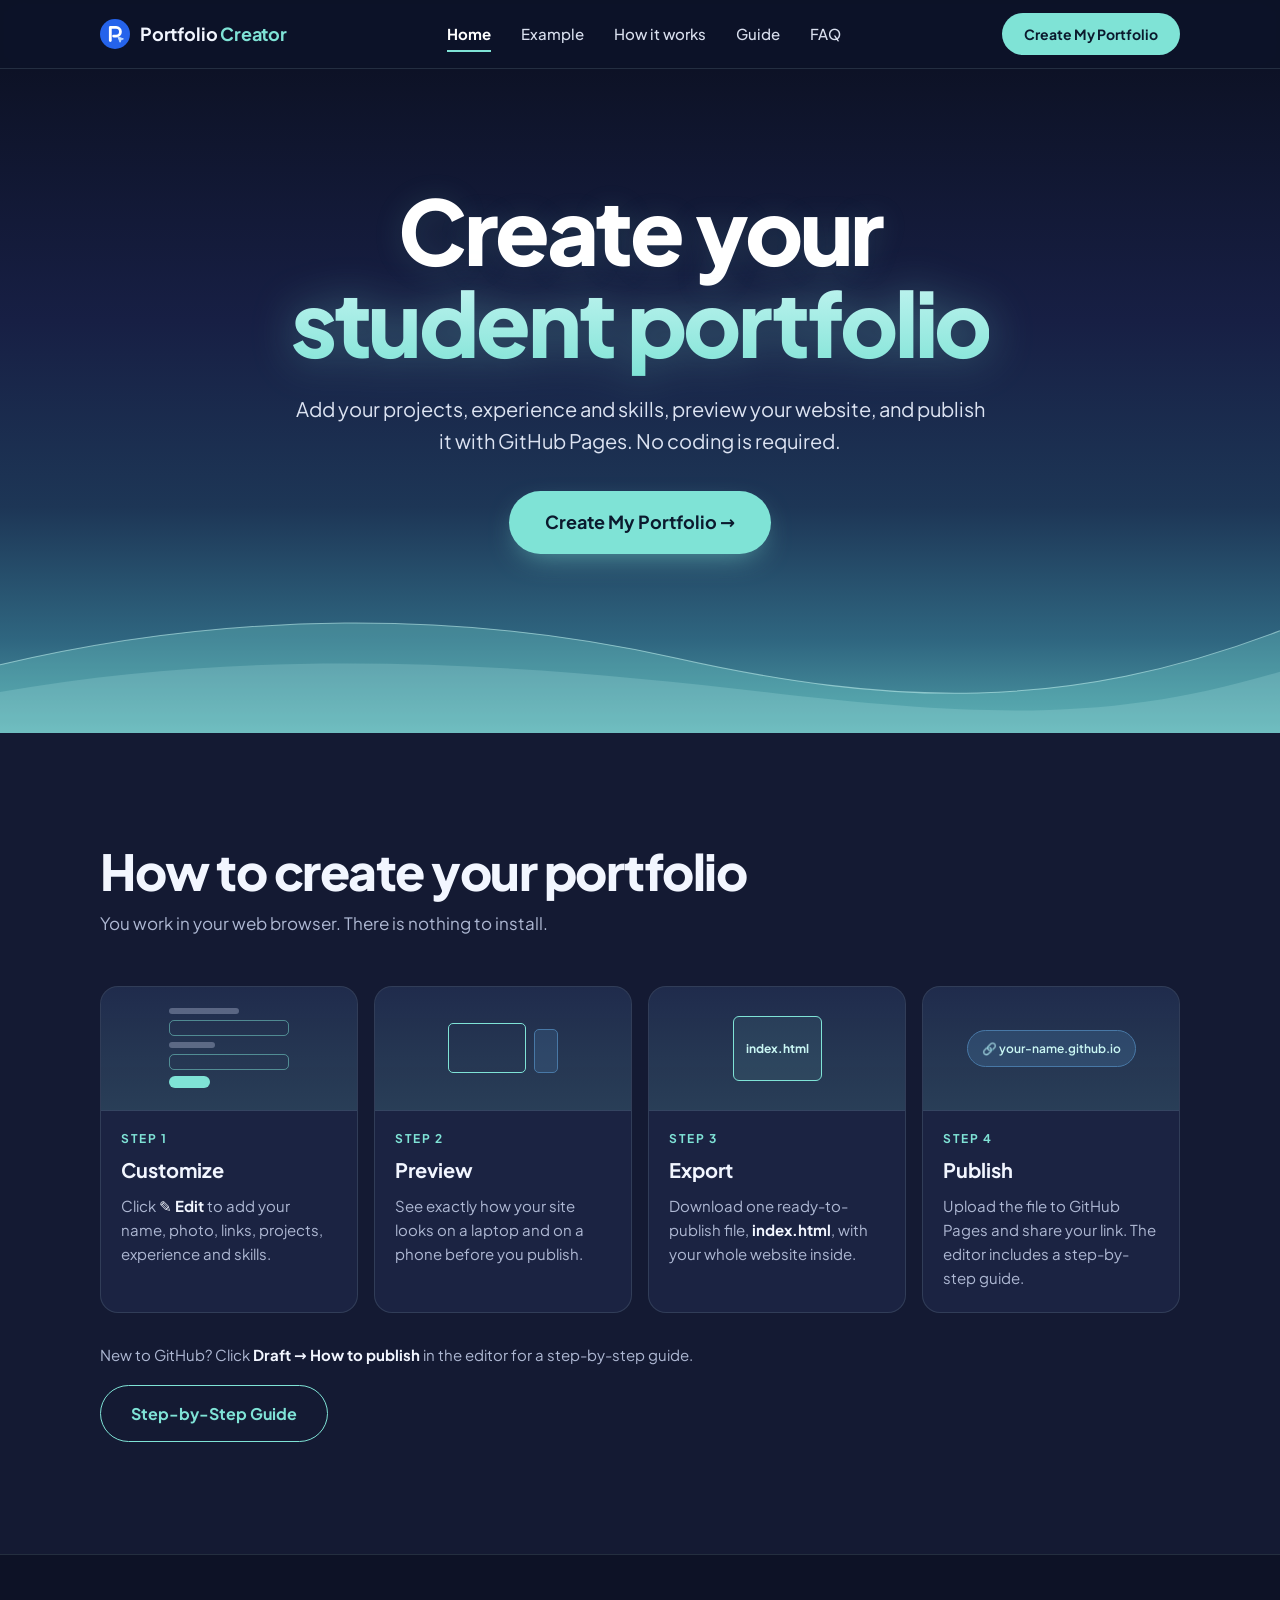
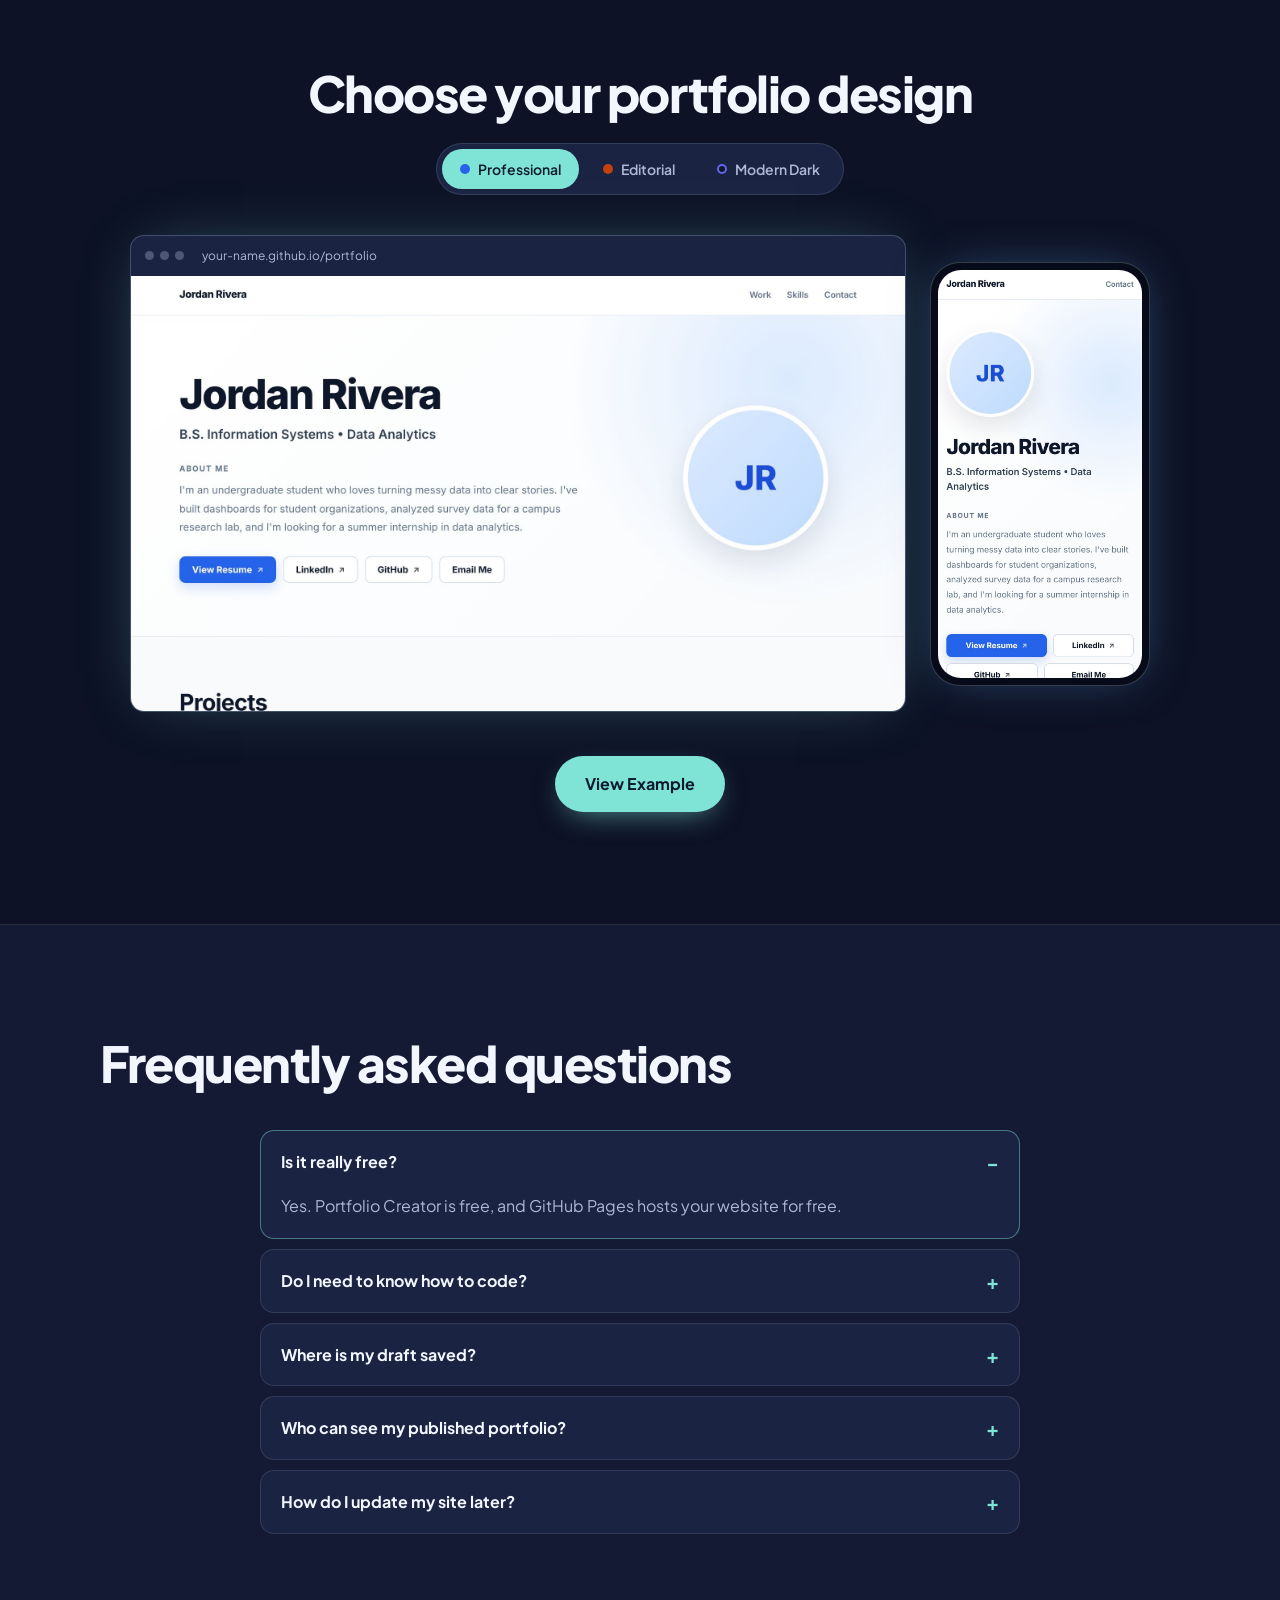
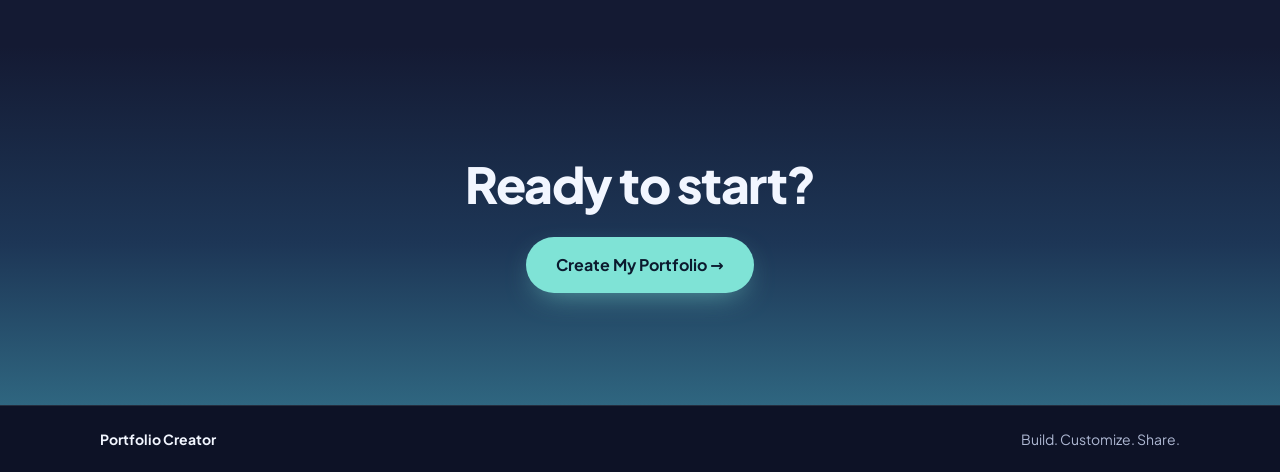
==== commit 94ede750: "v12: Midnight design, Guide tab, video" ====
--- a/index.html
+++ b/index.html
@@ -6,7 +6,165 @@
     <title>Portfolio Creator</title>
     <meta name="description" content="Create a professional student portfolio website without coding, then publish it free with GitHub Pages.">
     <link rel="icon" href="data:image/svg+xml,%3Csvg xmlns='http://www.w3.org/2000/svg' viewBox='0 0 32 32'%3E%3Ccircle cx='16' cy='16' r='16' fill='%232563eb'/%3E%3Cpath d='M10.5 24V8.5h6.6a5 5 0 0 1 0 10H14' stroke='%23fff' stroke-width='3.6' fill='none' stroke-linecap='round' stroke-linejoin='round'/%3E%3Cpath d='M19 19.2l7 2.6-3 1.2-1.2 3z' fill='%23bfdbfe' stroke='%23bfdbfe' stroke-width='1.2' stroke-linejoin='round'/%3E%3C/svg%3E">
-    <link rel="stylesheet" href="style.css?v=8">
+    <style>
+@font-face{font-family:"Plus Jakarta Sans";font-style:normal;font-weight:400;font-display:swap;src:url("fonts/plus-jakarta-sans-400.woff2") format("woff2")}
+@font-face{font-family:"Plus Jakarta Sans";font-style:normal;font-weight:500;font-display:swap;src:url("fonts/plus-jakarta-sans-500.woff2") format("woff2")}
+@font-face{font-family:"Plus Jakarta Sans";font-style:normal;font-weight:600;font-display:swap;src:url("fonts/plus-jakarta-sans-600.woff2") format("woff2")}
+@font-face{font-family:"Plus Jakarta Sans";font-style:normal;font-weight:700;font-display:swap;src:url("fonts/plus-jakarta-sans-700.woff2") format("woff2")}
+@font-face{font-family:"Plus Jakarta Sans";font-style:normal;font-weight:800;font-display:swap;src:url("fonts/plus-jakarta-sans-800.woff2") format("woff2")}
+/* Shared reset for all concepts — markup is the unchanged production index.html */
+*,*::before,*::after{box-sizing:border-box}
+html{-webkit-text-size-adjust:100%;scroll-behavior:smooth}
+body{margin:0;background:var(--bg);color:var(--ink);-webkit-font-smoothing:antialiased}
+img{max-width:100%;height:auto;display:block}
+a{color:inherit}
+h1,h2,h3,p{margin:0}
+h1,h2,h3{text-wrap:balance}
+.skip-link{position:absolute;left:12px;top:-80px;z-index:100;padding:10px 14px;background:var(--ink);color:var(--bg);text-decoration:none}
+.skip-link:focus{top:12px}
+:focus-visible{outline:2px solid var(--focus);outline-offset:3px}
+.hx-steps{list-style:none;margin:0;padding:0}
+.hx-step{min-width:0}
+.hx-faq summary{list-style:none;cursor:pointer}
+.hx-faq summary::-webkit-details-marker{display:none}
+.hx-mini-form{display:flex;flex-direction:column;gap:6px;width:100%;max-width:150px}
+.hx-mini-form i{display:block;height:6px}
+.hx-mini-form i.box{height:16px;width:100%}
+.hx-mini-form i.chip{height:12px;width:34%}
+.hx-devices{display:flex;align-items:flex-end;gap:8px}
+.hx-devices i{display:block}
+.hx-devices .laptop{width:78px;height:50px}
+.hx-devices .mobile{width:24px;height:44px}
+.hx-browser img,.hx-phone img{width:100%}
+.hx-browser-bar i{display:inline-block;width:9px;height:9px;border-radius:50%}
+.hx-logo{white-space:nowrap}
+.hx-switch{flex-wrap:wrap}
+.hx-switch button{white-space:nowrap;font:inherit;cursor:pointer;display:inline-flex;align-items:center;gap:8px}
+.hx-dot{display:inline-block;width:10px;height:10px;border-radius:50%;flex:none}
+.hx-dot-professional{background:#2563eb}
+.hx-dot-editorial{background:#c2410c}
+.hx-dot-dark{background:#111827;box-shadow:inset 0 0 0 2px #6366f1}
+.hx-btn{display:inline-flex;align-items:center;justify-content:center;text-decoration:none;white-space:nowrap}
+@media (prefers-reduced-motion:reduce){*,*::before,*::after{transition:none!important;animation:none!important;scroll-behavior:auto!important}}
+
+/* Midnight Abyss · Aqua Jade · Harbor Blue — deep navy fading to teal with a soft wave, centred headline, aqua pill actions */
+:root{
+  --bg:#141A33; --deep:#0D1226; --abyss:#171F44; --raise:#1B2342; --raise-2:#232D52;
+  --ink:#F2F6FF; --muted:#AEB8D3; --line:rgba(201,246,243,.12); --line-2:rgba(201,246,243,.22);
+  --aqua:#7FE3D6; --aqua-hi:#9BEDE2; --pale:#C9F6F3; --harbor:#4878A6; --on-aqua:#0B1A2E; --focus:#7FE3D6;
+  --text:"Plus Jakarta Sans",system-ui,-apple-system,"Segoe UI",sans-serif;
+  --gutter:clamp(16px,4vw,40px);
+  color-scheme:dark;
+}
+body{font-family:var(--text);font-size:16px;line-height:1.6;background:var(--bg)}
+.hx-wrap{max-width:1160px;margin:0 auto;padding-left:var(--gutter);padding-right:var(--gutter)}
+
+/* Menu */
+.hx-nav{position:sticky;top:0;z-index:70;background:rgba(13,18,38,.9);-webkit-backdrop-filter:saturate(160%) blur(12px);backdrop-filter:saturate(160%) blur(12px);border-bottom:1px solid var(--line)}
+#how-it-works,#templates,#faq{scroll-margin-top:72px}
+.hx-nav-inner{display:flex;align-items:center;gap:24px;height:68px}
+.hx-logo{display:inline-flex;align-items:center;gap:10px;text-decoration:none;font-weight:700;font-size:18px;letter-spacing:-.01em}
+.hx-logo-mark{width:30px;height:30px}
+.hx-logo-accent{color:var(--aqua)}
+.hx-links{display:flex;gap:30px;margin:0 auto}
+.hx-links a{text-decoration:none;font-size:15px;font-weight:500;color:#D9DFEE;padding-block:6px;box-shadow:inset 0 -2px 0 transparent;transition:color .2s,box-shadow .2s}
+.hx-links a:hover{color:#fff}
+.hx-links a.is-active{color:#fff;font-weight:700;box-shadow:inset 0 -2px 0 var(--aqua)}
+.hx-btn{font-family:var(--text);font-weight:700;font-size:16px;padding:15px 30px;background:var(--aqua);color:var(--on-aqua);border-radius:999px;box-shadow:0 10px 30px -12px rgba(127,227,214,.7);transition:background .2s,transform .15s}
+.hx-btn:hover{background:var(--aqua-hi);transform:translateY(-1px)}
+.hx-btn-sm{padding:10px 22px;font-size:14px;box-shadow:none}
+
+/* Hero: navy → harbor blue → teal, soft wave along the bottom */
+.hx-hero{position:relative;overflow:hidden;background:
+  url("data:image/svg+xml,%3Csvg xmlns='http://www.w3.org/2000/svg' viewBox='0 0 1440 220' preserveAspectRatio='none'%3E%3Cpath d='M0 120 C 260 40 520 40 760 110 S 1200 190 1440 70 L1440 220 L0 220 Z' fill='%237FE3D6' fill-opacity='.28'/%3E%3Cpath d='M0 160 C 300 90 600 120 860 160 S 1260 200 1440 130 L1440 220 L0 220 Z' fill='%23C9F6F3' fill-opacity='.18'/%3E%3Cpath d='M0 120 C 260 40 520 40 760 110 S 1200 190 1440 70' fill='none' stroke='%23C9F6F3' stroke-opacity='.55' stroke-width='1.5'/%3E%3C/svg%3E") bottom/100% 150px no-repeat,
+  linear-gradient(180deg,var(--deep) 0%,var(--abyss) 38%,#1D3656 66%,#2F6680 86%,#4E9CA6 100%)}
+.hx-hero .hx-wrap{position:relative;text-align:center;padding-block:clamp(64px,9vw,116px) clamp(120px,14vw,190px)}
+.hx-title{font-weight:800;font-size:clamp(2.75rem,7vw,5.6rem);line-height:1.02;letter-spacing:-.035em;color:#fff;text-shadow:0 2px 30px rgba(127,227,214,.15)}
+.hx-title em{font-style:normal;background:linear-gradient(180deg,var(--pale) 0%,var(--aqua) 100%);-webkit-background-clip:text;background-clip:text;color:transparent;text-shadow:none;filter:drop-shadow(0 0 22px rgba(127,227,214,.35))}
+.hx-lead{margin:26px auto 0;max-width:46ch;font-size:clamp(17px,1.6vw,20px);color:#DCE3F2}
+.hx-ctas{margin-top:34px}
+.hx-ctas .hx-btn{font-size:18px;padding:17px 36px}
+
+/* Sections */
+.hx-section{padding-block:clamp(64px,9vw,112px)}
+.hx-h2{font-weight:800;font-size:clamp(2rem,4vw,3.1rem);letter-spacing:-.03em;line-height:1.08}
+.hx-sub{margin-top:12px;color:var(--muted);font-size:17px}
+.hx-steps{margin-top:48px;display:grid;grid-template-columns:repeat(4,minmax(0,1fr));gap:16px;text-align:left}
+.hx-step{background:var(--raise);border:1px solid var(--line);border-radius:18px;overflow:hidden;display:flex;flex-direction:column}
+.hx-step-vis{height:124px;display:grid;place-items:center;background:linear-gradient(180deg,rgba(72,120,166,.10),rgba(127,227,214,.14));border-bottom:1px solid var(--line)}
+.hx-step-body{padding:18px 20px 22px}
+.hx-step-n{font-size:12px;font-weight:700;letter-spacing:.14em;color:var(--aqua)}
+.hx-step h3{margin-top:6px;font-size:20px;font-weight:700}
+.hx-step h3+p{margin-top:8px;color:var(--muted);font-size:15px}
+.hx-step strong{color:var(--ink)}
+.hx-mini-form{max-width:120px}
+.hx-mini-form i{background:rgba(174,184,211,.4);border-radius:3px}
+.hx-mini-form i.box{background:transparent;border:1px solid rgba(127,227,214,.5);border-radius:5px}
+.hx-mini-form i.chip{background:var(--aqua);border-radius:999px}
+.hx-devices .laptop{border:1.5px solid var(--aqua);border-radius:5px}
+.hx-devices .mobile{border:1.5px solid var(--harbor);border-radius:5px;background:rgba(72,120,166,.25)}
+.hx-file{font-size:12px;font-weight:700;color:var(--pale);padding:22px 12px;border:1px solid var(--aqua);border-radius:6px;background:rgba(127,227,214,.08)}
+.hx-url{font-size:12px;font-weight:600;padding:8px 14px;border-radius:999px;background:rgba(72,120,166,.3);border:1px solid var(--harbor);color:var(--pale);white-space:nowrap}
+.hx-how-foot{margin-top:30px;color:var(--muted);font-size:15px}
+.hx-how-foot strong{color:var(--ink)}
+.hx-guide-cta{margin-top:18px}
+.hx-guide-cta .hx-btn{background:transparent;color:var(--aqua);border:1.5px solid var(--aqua);box-shadow:none}
+.hx-guide-cta .hx-btn:hover{background:rgba(127,227,214,.12)}
+
+/* Design showcase */
+.hx-templates{padding-block:clamp(64px,9vw,112px);background:var(--deep);border-block:1px solid var(--line)}
+.hx-templates .hx-wrap{text-align:center;display:flex;flex-direction:column;align-items:center;gap:22px}
+.hx-switch{display:inline-flex;gap:6px;padding:5px;border:1px solid var(--line);border-radius:999px;background:var(--raise)}
+.hx-switch button{border:0;background:none;color:var(--muted);padding:9px 18px;border-radius:999px;font-size:14px;font-weight:600}
+.hx-switch button[aria-selected="true"]{background:var(--aqua);color:var(--on-aqua)}
+.hx-show{position:relative;max-width:1100px;margin:40px auto 0;padding-left:var(--gutter);padding-right:var(--gutter);display:grid;grid-template-columns:minmax(0,1fr) 220px;gap:24px;align-items:center}
+.hx-browser{border:1px solid var(--line-2);border-radius:14px;overflow:hidden;background:var(--raise);box-shadow:0 0 60px -20px rgba(127,227,214,.4)}
+.hx-browser-bar{display:flex;align-items:center;gap:6px;padding:10px 14px;font-size:12px;color:var(--muted)}
+.hx-browser-bar i{background:rgba(174,184,211,.35)}
+.hx-browser-bar span{margin-left:12px}
+.hx-phone{border:1px solid var(--line-2);border-radius:30px;padding:7px;background:#070B19;box-shadow:0 0 50px -16px rgba(72,120,166,.8)}
+.hx-phone img{border-radius:23px}
+.hx-example-cta{text-align:center;margin-top:44px}
+
+/* FAQ */
+.hx-faq{max-width:760px;margin:40px auto 0;text-align:left;display:grid;gap:10px}
+.hx-faq details{background:var(--raise);border:1px solid var(--line);border-radius:14px}
+.hx-faq details[open]{border-color:rgba(127,227,214,.45)}
+.hx-faq summary{display:flex;justify-content:space-between;align-items:center;gap:16px;padding:18px 20px;font-weight:700}
+.hx-faq summary::after{content:"+";color:var(--aqua);font-size:20px;line-height:1}
+.hx-faq details[open] summary::after{content:"\2212"}
+.hx-faq details p{padding:0 20px 20px;color:var(--muted)}
+.hx-faq details p strong{color:var(--ink)}
+
+/* Closing call-to-action and footer */
+.hx-cta{background:linear-gradient(180deg,var(--bg) 0%,#1D3656 55%,#2F6680 100%)}
+.hx-cta .hx-wrap{text-align:center;padding-block:clamp(64px,9vw,112px);display:flex;flex-direction:column;align-items:center;gap:26px}
+footer{background:var(--deep);border-top:1px solid var(--line)}
+footer .container{max-width:1160px;margin:0 auto;padding:22px var(--gutter);display:flex;justify-content:space-between;gap:12px;font-size:14px;color:var(--muted)}
+footer strong{color:var(--ink)}
+
+@media (max-width:960px){.hx-steps{grid-template-columns:repeat(2,minmax(0,1fr))}}
+.hx-links a{white-space:nowrap}
+@media (max-width:900px){.hx-links{gap:14px}.hx-links a{font-size:14px}.hx-nav-inner{gap:14px}}
+@media (max-width:760px){
+  /* Same as the current site: on phones the menu shows the logo and the main button only */
+  .hx-links{display:none}
+  .hx-nav-inner{height:62px;justify-content:space-between}
+  #how-it-works,#templates,#faq{scroll-margin-top:66px}
+  .hx-show{grid-template-columns:minmax(0,1fr) 110px;gap:12px}
+  .hx-phone{border-radius:18px;padding:4px}.hx-phone img{border-radius:14px}
+  .hx-hero{background-size:180% 90px,auto}
+  .hx-hero .hx-wrap{padding-bottom:110px}
+}
+@media (max-width:520px){
+  .hx-steps{grid-template-columns:1fr}
+  .hx-show{grid-template-columns:1fr}.hx-phone{width:170px;margin:0 auto}
+  .hx-btn-sm{padding:8px 14px;font-size:13px}
+  footer .container{flex-direction:column}
+}
+@media (max-width:400px){.hx-logo>span:last-child{display:none}}
+
+</style>
 </head>
 
 <body class="home-body">
@@ -22,6 +180,7 @@
                 <a href="index.html" class="is-active" aria-current="page">Home</a>
                 <a href="example.html">Example</a>
                 <a href="#how-it-works">How it works</a>
+                <a href="guide.html">Guide</a>
                 <a href="#faq">FAQ</a>
             </nav>
 
